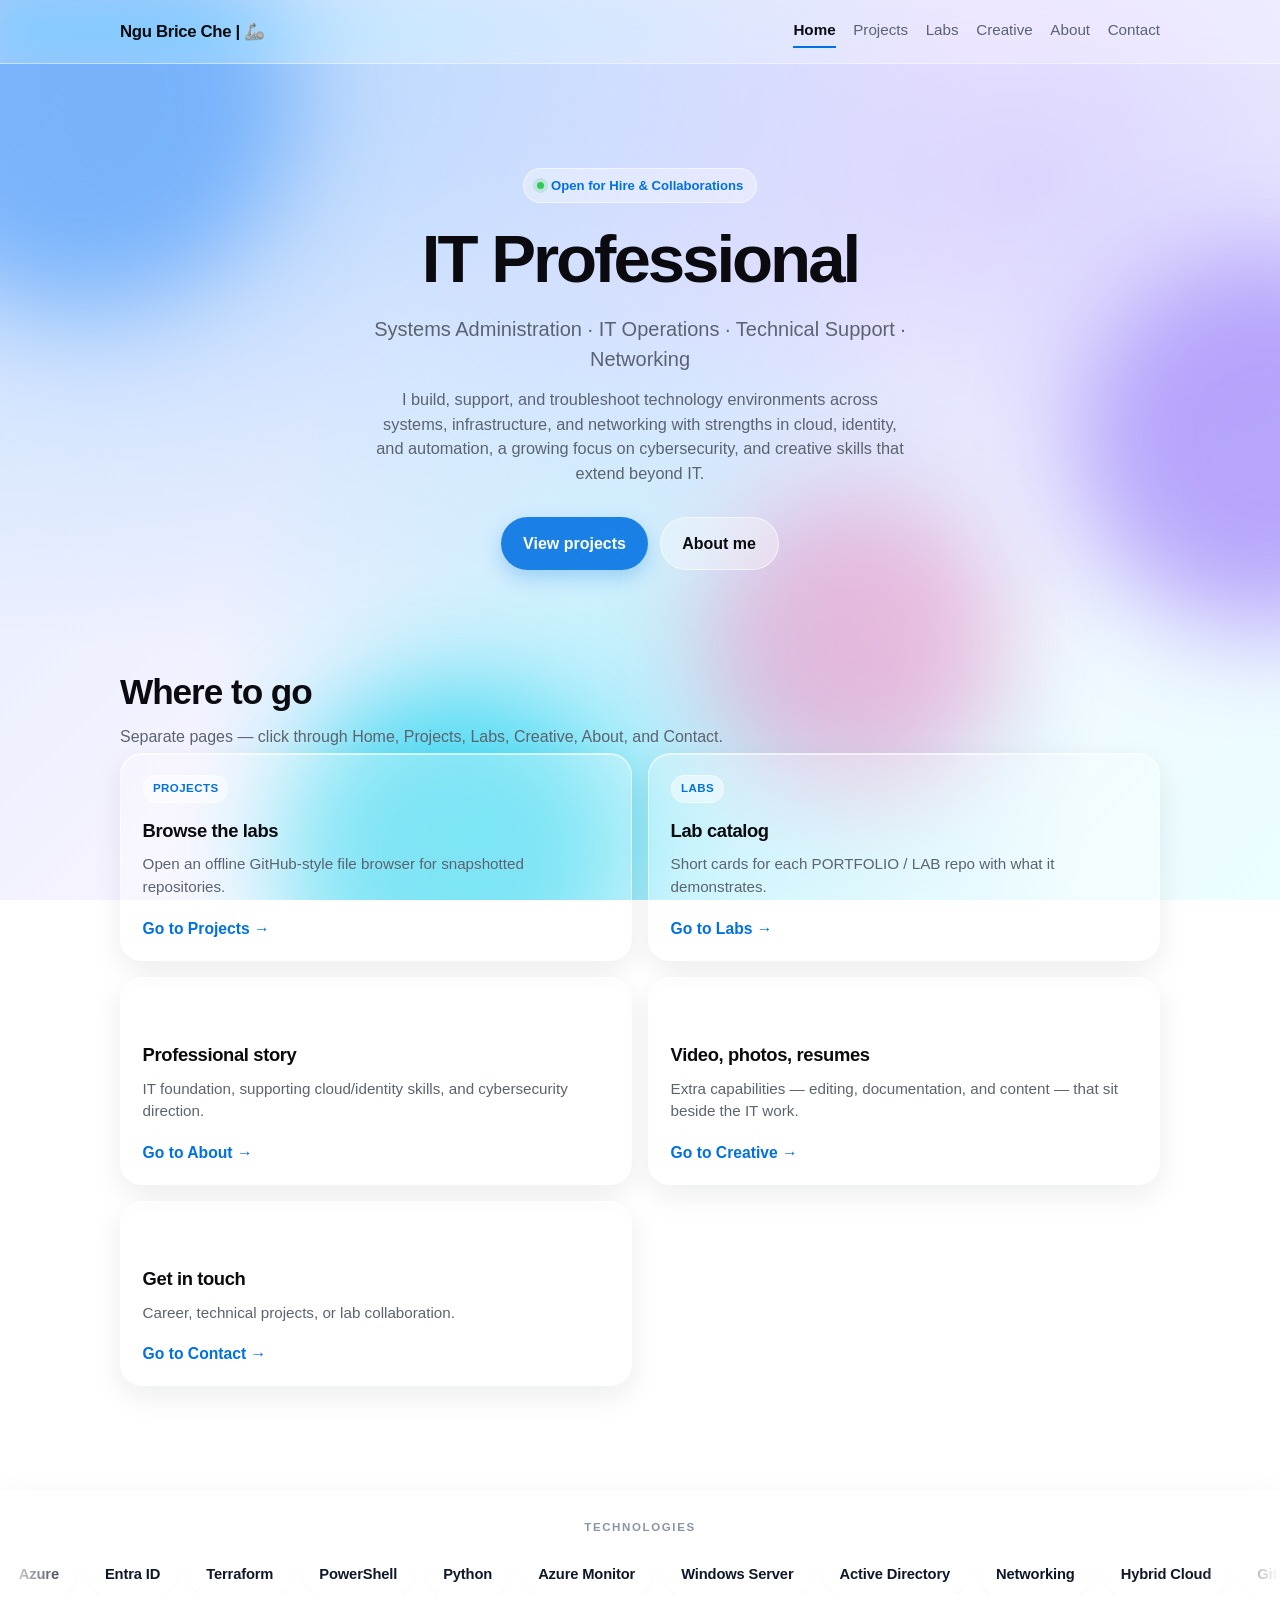
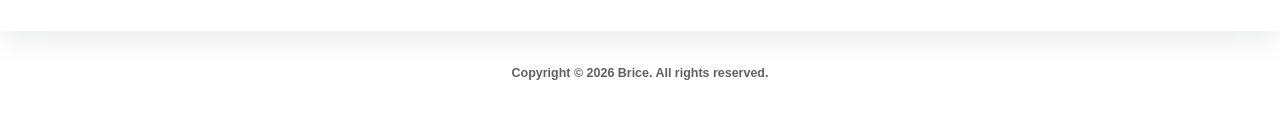
==== index.html @ e487de26 "Show the mechanical arm in the header brand. Set the nav brand on every page to “Ngu Brice Che | 🦾”." ====
<!DOCTYPE html>
<html lang="en">
<head>
  <meta charset="UTF-8" />
  <meta name="viewport" content="width=device-width, initial-scale=1" />
  <title>Brice — Home</title>
  <link rel="icon" href="assets/favicon.svg" type="image/svg+xml" />
  <link rel="stylesheet" href="css/site.css" />
</head>
<body class="glass-po">
  <div class="anim-bg" aria-hidden="true">
    <div class="blob b1"></div>
    <div class="blob b2"></div>
    <div class="blob b3"></div>
    <div class="blob b4"></div>
  </div>
<header>
    <div class="wrap nav">
      <a class="brand" href="index.html">Ngu Brice Che | 🦾</a>
      <nav class="nav-links" aria-label="Primary">
        <a href="index.html" data-nav="home">Home</a>
        <a href="projects.html" data-nav="projects">Projects</a>
        <a href="labs.html" data-nav="labs">Labs</a>
        <a href="creative.html" data-nav="creative">Creative</a>
        <a href="about.html" data-nav="about">About</a>
        <a href="contact.html" data-nav="contact">Contact</a>
      </nav>
    </div>
  </header>
  <main class="page" id="top">
    <section class="hero wrap">
      <div class="eyebrow"><span class="dot" aria-hidden="true"></span> Open for Hire &amp; Collaborations</div>
      <h1>IT Professional</h1>
      <p class="subtitle">Systems Administration · IT Operations · Technical Support · Networking</p>
      <p class="subtitle" style="margin-top:0.85rem;font-size:1.02rem;font-weight:400;max-width:34rem;">
        I build, support, and troubleshoot technology environments across systems, infrastructure, and networking with strengths in cloud, identity, and automation, a growing focus on cybersecurity, and creative skills that extend beyond IT.
      </p>
      <div class="actions">
        <a class="btn btn-primary" href="projects.html">View projects</a>
        <a class="btn btn-secondary" href="about.html">About me</a>
      </div>
    </section>

    <section class="block wrap">
      <div class="section-head">
        <h2>Where to go</h2>
        <p>Separate pages — click through Home, Projects, Labs, Creative, About, and Contact.</p>
      </div>
      <div class="grid">
        <article class="card">
          <span class="tag">Projects</span>
          <h3>Browse the labs</h3>
          <p>Open an offline GitHub-style file browser for snapshotted repositories.</p>
          <a class="card-link" href="projects.html">Go to Projects →</a>
        </article>
        <article class="card">
          <span class="tag">Labs</span>
          <h3>Lab catalog</h3>
          <p>Short cards for each PORTFOLIO / LAB repo with what it demonstrates.</p>
          <a class="card-link" href="labs.html">Go to Labs →</a>
        </article>
        <article class="card">
          <span class="tag">About</span>
          <h3>Professional story</h3>
          <p>IT foundation, supporting cloud/identity skills, and cybersecurity direction.</p>
          <a class="card-link" href="about.html">Go to About →</a>
        </article>
        <article class="card">
          <span class="tag">Creative</span>
          <h3>Video, photos, resumes</h3>
          <p>Extra capabilities — editing, documentation, and content — that sit beside the IT work.</p>
          <a class="card-link" href="creative.html">Go to Creative →</a>
        </article>
        <article class="card">
          <span class="tag">Contact</span>
          <h3>Get in touch</h3>
          <p>Career, technical projects, or lab collaboration.</p>
          <a class="card-link" href="contact.html">Go to Contact →</a>
        </article>
      </div>
    </section>
  </main>

    <section class="tech-ticker" aria-label="Platforms and technologies">
    <div class="ticker-label">Technologies</div>
    <div class="ticker-viewport">
      <div class="ticker-track">
        <div class="ticker-group">
          <span class="tech-pill">Azure</span>
          <span class="tech-pill">Entra ID</span>
          <span class="tech-pill">Terraform</span>
          <span class="tech-pill">PowerShell</span>
          <span class="tech-pill">Python</span>
          <span class="tech-pill">Azure Monitor</span>
          <span class="tech-pill">Windows Server</span>
          <span class="tech-pill">Active Directory</span>
          <span class="tech-pill">Networking</span>
          <span class="tech-pill">Hybrid Cloud</span>
          <span class="tech-pill">GitHub</span>
          <span class="tech-pill">Linux</span>
        </div>
        <div class="ticker-group" aria-hidden="true">
          <span class="tech-pill">Azure</span>
          <span class="tech-pill">Entra ID</span>
          <span class="tech-pill">Terraform</span>
          <span class="tech-pill">PowerShell</span>
          <span class="tech-pill">Python</span>
          <span class="tech-pill">Azure Monitor</span>
          <span class="tech-pill">Windows Server</span>
          <span class="tech-pill">Active Directory</span>
          <span class="tech-pill">Networking</span>
          <span class="tech-pill">Hybrid Cloud</span>
          <span class="tech-pill">GitHub</span>
          <span class="tech-pill">Linux</span>
        </div>
      </div>
    </div>
  </section>
  <footer class="site-footer">
    <div class="wrap">
      <p class="copyright">Copyright © 2026 Brice. All rights reserved.</p>
    </div>
  </footer>
  <script src="js/nav.js"></script>
</body>
</html>
---- css/site.css ----
:root {
  --bg: #ffffff;
  --text: #0b0b0f;
  --muted: #5c6370;
  --line: #e8eaed;
  --card: #ffffff;
  --blue: #0071e3;
  --blue-soft: #e8f1fc;
  --shadow: 0 10px 30px rgba(15, 23, 42, 0.08);
  --radius: 22px;
  --panel: #f5f5f7;
}

* { box-sizing: border-box; }

html { scroll-behavior: smooth; }

@media (prefers-reduced-motion: reduce) {
  html { scroll-behavior: auto; }
  .card, .btn, .page, .nav-links a { transition: none !important; }
  .page { animation: none !important; }
}

body {
  margin: 0;
  font-family: -apple-system, BlinkMacSystemFont, "SF Pro Text", "SF Pro Display", "Helvetica Neue", Helvetica, Arial, sans-serif;
  color: var(--text);
  background: var(--bg);
  line-height: 1.5;
  -webkit-font-smoothing: antialiased;
}

.wrap {
  width: min(1040px, calc(100% - 2.5rem));
  margin: 0 auto;
}

.mock-banner {
  background: #111;
  color: #fff;
  text-align: center;
  font-size: 0.78rem;
  font-weight: 600;
  letter-spacing: 0.02em;
  padding: 0.45rem 0.75rem;
}

header {
  position: sticky;
  top: 0;
  z-index: 20;
  backdrop-filter: saturate(180%) blur(14px);
  background: rgba(255,255,255,0.82);
  border-bottom: 1px solid rgba(0,0,0,0.05);
}

.nav {
  display: flex;
  align-items: center;
  justify-content: space-between;
  padding: 0.95rem 0;
  gap: 1rem;
}

.brand {
  font-weight: 700;
  font-size: 1.05rem;
  letter-spacing: -0.02em;
  color: var(--text);
  text-decoration: none;
}

.nav-links {
  display: flex;
  gap: 0.35rem 1.1rem;
  font-size: 0.95rem;
  flex-wrap: wrap;
  justify-content: flex-end;
}

.nav-links a {
  color: var(--muted);
  text-decoration: none;
  font-weight: 500;
  padding: 0.25rem 0;
  border-bottom: 2px solid transparent;
  transition: color 160ms ease, border-color 160ms ease;
}

.nav-links a:hover { color: var(--text); }
.nav-links a.active {
  color: var(--text);
  border-bottom-color: var(--blue);
  font-weight: 600;
}

.page {
  opacity: 0;
  transform: translateY(8px);
  animation: pageIn 320ms ease forwards;
}

.page.is-leaving {
  animation: pageOut 180ms ease forwards;
}

@keyframes pageIn {
  to { opacity: 1; transform: translateY(0); }
}

@keyframes pageOut {
  to { opacity: 0; transform: translateY(-6px); }
}

.hero {
  padding: 6.5rem 0 4.5rem;
  text-align: center;
}

.eyebrow {
  display: inline-flex;
  align-items: center;
  gap: 0.45rem;
  padding: 0.4rem 0.8rem;
  border-radius: 999px;
  background: var(--blue-soft);
  color: var(--blue);
  font-size: 0.82rem;
  font-weight: 600;
  margin-bottom: 1.4rem;
}

.dot {
  width: 0.45rem;
  height: 0.45rem;
  border-radius: 50%;
  background: #34c759;
  box-shadow: 0 0 0 4px rgba(52, 199, 89, 0.18);
}

h1 {
  margin: 0 auto;
  max-width: 16ch;
  font-size: clamp(2.4rem, 6.5vw, 4.2rem);
  line-height: 1.02;
  letter-spacing: -0.045em;
  font-weight: 800;
}

.subtitle {
  margin: 1.25rem auto 0;
  max-width: 36rem;
  color: var(--muted);
  font-size: clamp(1.05rem, 2.2vw, 1.25rem);
  font-weight: 500;
}

.actions {
  margin-top: 2rem;
  display: flex;
  justify-content: center;
  gap: 0.75rem;
  flex-wrap: wrap;
}

.btn {
  display: inline-flex;
  align-items: center;
  justify-content: center;
  min-height: 48px;
  padding: 0.85rem 1.35rem;
  border-radius: 999px;
  font-weight: 600;
  font-size: 1rem;
  text-decoration: none;
  border: none;
  cursor: pointer;
  font-family: inherit;
  transition: transform 180ms ease, background 180ms ease, box-shadow 180ms ease;
}

.btn-primary {
  background: var(--blue);
  color: #fff;
  box-shadow: 0 8px 20px rgba(0, 113, 227, 0.25);
}

.btn-primary:hover {
  transform: translateY(-1px);
  background: #0077ed;
}

.btn-secondary {
  background: #f5f5f7;
  color: var(--text);
}

.btn-secondary:hover {
  transform: translateY(-1px);
  background: #ececf0;
}

section.block {
  padding: 1.5rem 0 4.5rem;
}

.section-head { margin-bottom: 1.75rem; }

.section-head h2,
.page-title {
  margin: 0;
  font-size: clamp(1.7rem, 3vw, 2.2rem);
  letter-spacing: -0.03em;
  font-weight: 800;
}

.section-head p,
.lede {
  margin: 0.55rem 0 0;
  color: var(--muted);
  max-width: 40rem;
}

.note {
  display: inline-block;
  margin-top: 0.75rem;
  font-size: 0.8rem;
  font-weight: 600;
  color: #8a6d00;
  background: #fff6d6;
  border-radius: 999px;
  padding: 0.28rem 0.65rem;
}

.grid {
  display: grid;
  grid-template-columns: repeat(2, minmax(0, 1fr));
  gap: 1rem;
}

@media (max-width: 760px) {
  .grid { grid-template-columns: 1fr; }
  .nav-links { gap: 0.75rem; font-size: 0.88rem; }
  .hero { padding-top: 4.5rem; }
  .explorer { grid-template-columns: 1fr !important; height: auto !important; }
  .tree-pane { max-height: 240px; }
}

.card {
  background: var(--card);
  border: 1px solid var(--line);
  border-radius: var(--radius);
  box-shadow: var(--shadow);
  padding: 1.35rem 1.35rem 1.2rem;
  text-align: left;
  transition: transform 180ms ease, box-shadow 180ms ease;
}

.card:hover {
  transform: translateY(-4px);
  box-shadow: 0 16px 40px rgba(15, 23, 42, 0.12);
}

.tag {
  display: inline-block;
  font-size: 0.72rem;
  font-weight: 700;
  letter-spacing: 0.04em;
  text-transform: uppercase;
  color: var(--blue);
  background: var(--blue-soft);
  border-radius: 999px;
  padding: 0.28rem 0.55rem;
  margin-bottom: 0.85rem;
}

.card h3 {
  margin: 0;
  font-size: 1.15rem;
  letter-spacing: -0.02em;
  word-break: break-word;
}

.card p {
  margin: 0.55rem 0 1.1rem;
  color: var(--muted);
  font-size: 0.95rem;
}

.card .meta {
  font-size: 0.8rem;
  color: var(--muted);
  margin-bottom: 0.9rem;
}

.card a.card-link,
.card button.linkish {
  background: none;
  border: none;
  padding: 0;
  color: var(--blue);
  font-weight: 600;
  font-size: 0.98rem;
  cursor: pointer;
  font-family: inherit;
  text-decoration: none;
}

.card a.card-link:hover,
.card button.linkish:hover { text-decoration: underline; }

.prose {
  max-width: 40rem;
  color: var(--text);
  font-size: 1.05rem;
}

.prose p { color: var(--muted); margin: 0 0 1rem; }
.prose strong { color: var(--text); }

.panel {
  border: 1px solid var(--line);
  border-radius: 28px;
  padding: 2.4rem 1.5rem;
  background: linear-gradient(180deg, #fbfbfd 0%, #ffffff 100%);
  box-shadow: var(--shadow);
  text-align: center;
}

.panel h2 {
  margin: 0;
  font-size: clamp(1.7rem, 3vw, 2.2rem);
  letter-spacing: -0.03em;
}

.panel p {
  margin: 0.7rem auto 1.3rem;
  color: var(--muted);
  max-width: 28rem;
}

.chips {
  display: flex;
  flex-wrap: wrap;
  gap: 0.5rem;
  justify-content: center;
  margin-bottom: 1.25rem;
}

.chip {
  font-size: 0.82rem;
  font-weight: 600;
  color: var(--text);
  background: #f5f5f7;
  border-radius: 999px;
  padding: 0.45rem 0.85rem;
}

footer {
  border-top: 1px solid var(--line);
  padding: 1.4rem 0 2rem;
  color: var(--muted);
  font-size: 0.85rem;
  text-align: center;
}

/* Explorer */
.explorer-head {
  display: flex;
  flex-wrap: wrap;
  align-items: center;
  justify-content: space-between;
  gap: 0.75rem;
  margin-bottom: 0.85rem;
}

.explorer-head h3 {
  margin: 0;
  font-size: 1.15rem;
  letter-spacing: -0.02em;
}

.lab-badge {
  display: inline-block;
  margin-top: 0.35rem;
  font-size: 0.72rem;
  font-weight: 700;
  letter-spacing: 0.04em;
  text-transform: uppercase;
  color: #8a6d00;
  background: #fff6d6;
  border-radius: 999px;
  padding: 0.28rem 0.55rem;
}

.explorer {
  display: grid;
  grid-template-columns: minmax(200px, 280px) 1fr;
  border: 1px solid var(--line);
  border-radius: 18px;
  overflow: hidden;
  box-shadow: var(--shadow);
  height: min(70vh, 640px);
  background: #fff;
}

.tree-pane {
  background: var(--panel);
  border-right: 1px solid var(--line);
  overflow: auto;
  padding: 0.75rem 0.4rem;
  font-size: 0.86rem;
}

.tree-item {
  display: flex;
  align-items: center;
  gap: 0.35rem;
  width: 100%;
  text-align: left;
  border: none;
  background: transparent;
  font: inherit;
  color: var(--text);
  padding: 0.28rem 0.55rem;
  border-radius: 8px;
  cursor: pointer;
  white-space: nowrap;
  overflow: hidden;
  text-overflow: ellipsis;
}

.tree-item:hover { background: rgba(0,0,0,0.05); }
.tree-item.active { background: var(--blue-soft); color: var(--blue); font-weight: 600; }
.tree-item.dir { color: var(--muted); cursor: default; font-weight: 600; }
.tree-item .ico { opacity: 0.7; flex-shrink: 0; }

.file-pane {
  display: flex;
  flex-direction: column;
  min-width: 0;
  background: #fff;
}

.file-bar {
  display: flex;
  align-items: center;
  justify-content: space-between;
  gap: 0.75rem;
  padding: 0.65rem 1rem;
  border-bottom: 1px solid var(--line);
  font-size: 0.85rem;
  color: var(--muted);
  background: #fafafa;
}

.file-bar strong {
  color: var(--text);
  font-weight: 600;
  word-break: break-all;
}

.file-body {
  flex: 1;
  overflow: auto;
  margin: 0;
  padding: 1rem 1.1rem;
  font-family: ui-monospace, SFMono-Regular, Menlo, Consolas, monospace;
  font-size: 0.8rem;
  line-height: 1.55;
  white-space: pre-wrap;
  word-break: break-word;
  color: #1f2328;
  background: #fff;
}

.file-body.empty {
  color: var(--muted);
  font-family: -apple-system, BlinkMacSystemFont, "SF Pro Text", "SF Pro Display", "Helvetica Neue", Helvetica, Arial, sans-serif;
  font-size: 0.95rem;
}

.disclaimer {
  margin-top: 0.75rem;
  font-size: 0.8rem;
  color: var(--muted);
}

.page-hero {
  padding: 3.5rem 0 1.5rem;
}

/* —— Links (Linktree-style) —— */
body.links-page {
  min-height: 100vh;
  background: transparent;
}

body.links-page .mock-banner {
  position: relative;
  z-index: 5;
  background: rgba(17, 17, 17, 0.72);
  backdrop-filter: blur(8px);
}

body.links-page header {
  background: rgba(255, 255, 255, 0.28);
  border-bottom: 1px solid rgba(255, 255, 255, 0.35);
  backdrop-filter: saturate(160%) blur(16px);
}

body.links-page .brand,
body.links-page .nav-links a {
  color: #0b0b0f;
  text-shadow: 0 1px 0 rgba(255,255,255,0.35);
}

body.links-page .nav-links a.active {
  border-bottom-color: var(--blue);
}

.anim-bg {
  position: fixed;
  inset: 0;
  z-index: -1;
  overflow: hidden;
  background: linear-gradient(135deg, #dbeafe 0%, #f5f3ff 40%, #ecfeff 70%, #eff6ff 100%);
}

.anim-bg .blob {
  position: absolute;
  border-radius: 50%;
  filter: blur(48px);
  opacity: 0.72;
  animation: blobFloat 14s ease-in-out infinite;
}

.anim-bg .b1 {
  width: 42vw;
  height: 42vw;
  min-width: 280px;
  min-height: 280px;
  background: #93c5fd;
  top: -10%;
  left: -8%;
}

.anim-bg .b2 {
  width: 38vw;
  height: 38vw;
  min-width: 240px;
  min-height: 240px;
  background: #c4b5fd;
  top: 35%;
  right: -12%;
  animation-delay: -4s;
}

.anim-bg .b3 {
  width: 34vw;
  height: 34vw;
  min-width: 220px;
  min-height: 220px;
  background: #67e8f9;
  bottom: -12%;
  left: 25%;
  animation-delay: -8s;
}

@keyframes blobFloat {
  0%, 100% { transform: translate(0, 0) scale(1); }
  33% { transform: translate(4%, 6%) scale(1.08); }
  66% { transform: translate(-5%, 3%) scale(0.94); }
}

@media (prefers-reduced-motion: reduce) {
  .anim-bg .blob { animation: none; }
}

.links-shell {
  width: min(420px, calc(100% - 2rem));
  margin: 0 auto;
  padding: 2.5rem 0 4rem;
  text-align: center;
}

.links-avatar {
  width: 88px;
  height: 88px;
  margin: 0 auto 1rem;
  border-radius: 50%;
  background: rgba(255, 255, 255, 0.45);
  border: 2px solid rgba(255, 255, 255, 0.7);
  box-shadow: 0 8px 24px rgba(15, 23, 42, 0.12);
  display: grid;
  place-items: center;
  font-weight: 800;
  font-size: 1.6rem;
  letter-spacing: -0.04em;
  color: #0b0b0f;
  backdrop-filter: blur(10px);
}

.links-shell h1 {
  margin: 0;
  font-size: 1.55rem;
  letter-spacing: -0.03em;
  max-width: none;
}

.links-shell .bio {
  margin: 0.55rem 0 1.5rem;
  color: rgba(11, 11, 15, 0.72);
  font-size: 0.95rem;
  font-weight: 500;
}

.links-stack {
  display: flex;
  flex-direction: column;
  gap: 0.75rem;
}

.glass-link {
  display: block;
  padding: 0.95rem 1.15rem;
  border-radius: 16px;
  text-decoration: none;
  color: #0b0b0f;
  font-weight: 600;
  font-size: 0.98rem;
  background: rgba(255, 255, 255, 0.28);
  border: 1px solid rgba(255, 255, 255, 0.55);
  box-shadow: 0 8px 24px rgba(15, 23, 42, 0.08);
  backdrop-filter: blur(14px) saturate(140%);
  -webkit-backdrop-filter: blur(14px) saturate(140%);
  transition: transform 180ms ease, background 180ms ease, box-shadow 180ms ease;
}

.glass-link:hover {
  transform: translateY(-2px);
  background: rgba(255, 255, 255, 0.42);
  box-shadow: 0 12px 28px rgba(15, 23, 42, 0.12);
}

.glass-link .sub {
  display: block;
  margin-top: 0.2rem;
  font-size: 0.78rem;
  font-weight: 500;
  color: rgba(11, 11, 15, 0.55);
}

.links-foot {
  margin-top: 1.75rem;
  font-size: 0.78rem;
  color: rgba(11, 11, 15, 0.5);
  font-weight: 600;
}

body.links-page footer {
  border-top: 1px solid rgba(255, 255, 255, 0.35);
  background: transparent;
  color: rgba(11, 11, 15, 0.55);
}

/* —— Tech ticker (home bottom) —— */
.tech-ticker {
  margin-top: 2.5rem;
  padding: 1.75rem 0 2.25rem;
  border-top: 1px solid var(--line);
  overflow: hidden;
  background: linear-gradient(180deg, #fff 0%, #fafafa 100%);
}

.tech-ticker .ticker-label {
  text-align: center;
  font-size: 0.72rem;
  font-weight: 700;
  letter-spacing: 0.14em;
  text-transform: uppercase;
  color: #8b93a7;
  margin-bottom: 1rem;
}

.ticker-viewport {
  overflow: hidden;
  width: 100%;
  mask-image: linear-gradient(90deg, transparent, #000 6%, #000 94%, transparent);
  -webkit-mask-image: linear-gradient(90deg, transparent, #000 6%, #000 94%, transparent);
}

.ticker-track {
  display: flex;
  width: max-content;
  will-change: transform;
  animation: tickerLoop 28s linear infinite;
  -webkit-animation: tickerLoop 28s linear infinite;
}

.ticker-group {
  display: flex;
  flex-shrink: 0;
  align-items: center;
  gap: 0.65rem;
  padding-right: 0.65rem; /* equals gap so set A|B join with no jump */
}

.tech-pill {
  flex: 0 0 auto;
  display: inline-flex;
  align-items: center;
  padding: 0.55rem 1.05rem;
  border-radius: 999px;
  border: 1px solid #e5e7eb;
  background: #f3f4f6;
  color: #0f172a;
  font-size: 0.92rem;
  font-weight: 700;
  letter-spacing: -0.01em;
  white-space: nowrap;
  box-shadow: 0 1px 2px rgba(15, 23, 42, 0.04);
}

@keyframes tickerLoop {
  from { transform: translate3d(0, 0, 0); }
  to { transform: translate3d(-50%, 0, 0); }
}

@-webkit-keyframes tickerLoop {
  from { -webkit-transform: translate3d(0, 0, 0); transform: translate3d(0, 0, 0); }
  to { -webkit-transform: translate3d(-50%, 0, 0); transform: translate3d(-50%, 0, 0); }
}

@media (prefers-reduced-motion: reduce) {
  .ticker-track {
    animation: none !important;
    -webkit-animation: none !important;
    flex-wrap: wrap;
    width: auto;
    max-width: 1040px;
    margin: 0 auto;
    justify-content: center;
    padding: 0 1.25rem;
  }
  .ticker-group {
    flex-wrap: wrap;
    justify-content: center;
    padding-right: 0;
  }
  .ticker-group[aria-hidden="true"] {
    display: none;
  }
  .ticker-viewport {
    mask-image: none;
    -webkit-mask-image: none;
  }
}

/* —— Standalone Linktree (glassy + animated bg) —— */
body.links-standalone {
  min-height: 100vh;
  background: transparent;
}

body.links-standalone header,
body.links-standalone footer {
  display: none;
}

body.links-standalone .mock-banner {
  position: relative;
  z-index: 5;
  background: rgba(17, 17, 17, 0.65);
  backdrop-filter: blur(10px);
}

.anim-bg {
  position: fixed;
  inset: 0;
  z-index: -1;
  overflow: hidden;
  background:
    radial-gradient(ellipse at 20% 10%, rgba(147, 197, 253, 0.55), transparent 50%),
    radial-gradient(ellipse at 80% 20%, rgba(196, 181, 253, 0.5), transparent 45%),
    radial-gradient(ellipse at 50% 90%, rgba(103, 232, 249, 0.45), transparent 50%),
    linear-gradient(135deg, #dbeafe 0%, #f5f3ff 45%, #ecfeff 100%);
}

.anim-bg .blob {
  position: absolute;
  border-radius: 50%;
  filter: blur(52px);
  opacity: 0.75;
  animation: blobFloat 16s ease-in-out infinite;
  will-change: transform;
}

.anim-bg .b1 {
  width: min(48vw, 420px);
  height: min(48vw, 420px);
  background: #60a5fa;
  top: -12%;
  left: -10%;
}
.anim-bg .b2 {
  width: min(44vw, 380px);
  height: min(44vw, 380px);
  background: #a78bfa;
  top: 28%;
  right: -14%;
  animation-delay: -5s;
}
.anim-bg .b3 {
  width: min(40vw, 340px);
  height: min(40vw, 340px);
  background: #22d3ee;
  bottom: -14%;
  left: 22%;
  animation-delay: -9s;
}
.anim-bg .b4 {
  width: min(36vw, 300px);
  height: min(36vw, 300px);
  background: #f472b6;
  top: 55%;
  left: 55%;
  animation-delay: -12s;
  opacity: 0.45;
}

@keyframes blobFloat {
  0%, 100% { transform: translate(0, 0) scale(1); }
  33% { transform: translate(5%, 7%) scale(1.1); }
  66% { transform: translate(-6%, 4%) scale(0.92); }
}

@media (prefers-reduced-motion: reduce) {
  .anim-bg .blob { animation: none; }
}

.links-main {
  padding: 1.5rem 0 3rem;
}

.links-shell {
  width: min(440px, calc(100% - 2rem));
  margin: 0 auto;
  text-align: center;
}

.links-avatar {
  width: 92px;
  height: 92px;
  margin: 0.5rem auto 1rem;
  border-radius: 50%;
  display: grid;
  place-items: center;
  font-weight: 800;
  font-size: 1.7rem;
  letter-spacing: -0.04em;
  color: #0b0b0f;
  background: rgba(255, 255, 255, 0.35);
  border: 2px solid rgba(255, 255, 255, 0.65);
  box-shadow: 0 10px 30px rgba(15, 23, 42, 0.12);
  backdrop-filter: blur(14px) saturate(160%);
  -webkit-backdrop-filter: blur(14px) saturate(160%);
}

.links-shell h1 {
  margin: 0;
  font-size: 1.65rem;
  letter-spacing: -0.03em;
  max-width: none;
  color: #0b0b0f;
  text-shadow: 0 1px 0 rgba(255,255,255,0.4);
}

.links-shell .bio {
  margin: 0.5rem 0 1.15rem;
  color: rgba(11, 11, 15, 0.72);
  font-size: 0.95rem;
  font-weight: 500;
}

.social-row {
  display: flex;
  flex-wrap: wrap;
  justify-content: center;
  gap: 0.45rem;
  margin-bottom: 1.25rem;
}

.social-chip {
  display: inline-flex;
  align-items: center;
  padding: 0.35rem 0.7rem;
  border-radius: 999px;
  font-size: 0.75rem;
  font-weight: 600;
  text-decoration: none;
  color: #0b0b0f;
  background: rgba(255, 255, 255, 0.28);
  border: 1px solid rgba(255, 255, 255, 0.5);
  backdrop-filter: blur(12px);
  -webkit-backdrop-filter: blur(12px);
  transition: background 160ms ease, transform 160ms ease;
}

.social-chip:hover {
  background: rgba(255, 255, 255, 0.45);
  transform: translateY(-1px);
}

.links-stack {
  display: flex;
  flex-direction: column;
  gap: 0.7rem;
}

.glass-btn {
  display: flex;
  align-items: center;
  justify-content: center;
  min-height: 52px;
  padding: 0.85rem 1.15rem;
  border-radius: 16px;
  text-decoration: none;
  color: #0b0b0f;
  font-weight: 650;
  font-size: 0.98rem;
  letter-spacing: -0.01em;
  text-align: center;
  background: rgba(255, 255, 255, 0.22);
  border: 1px solid rgba(255, 255, 255, 0.55);
  box-shadow:
    0 8px 28px rgba(15, 23, 42, 0.08),
    inset 0 1px 0 rgba(255, 255, 255, 0.55);
  backdrop-filter: blur(18px) saturate(165%);
  -webkit-backdrop-filter: blur(18px) saturate(165%);
  transition: transform 180ms ease, background 180ms ease, box-shadow 180ms ease, border-color 180ms ease;
}

.glass-btn:hover {
  transform: translateY(-2px) scale(1.01);
  background: rgba(255, 255, 255, 0.38);
  border-color: rgba(255, 255, 255, 0.75);
  box-shadow:
    0 14px 34px rgba(15, 23, 42, 0.12),
    inset 0 1px 0 rgba(255, 255, 255, 0.7);
}

.glass-btn:active {
  transform: translateY(0) scale(0.99);
}

.links-foot {
  margin-top: 1.5rem;
  font-size: 0.78rem;
  font-weight: 600;
  color: rgba(11, 11, 15, 0.5);
}


/* —— PO glass (match LT) —— */
body.glass-po {
  background: transparent;
  min-height: 100vh;
}
body.glass-po .anim-bg {
  position: fixed;
  inset: 0;
  z-index: -1;
  overflow: hidden;
  background:
    radial-gradient(ellipse at 20% 10%, rgba(147,197,253,0.55), transparent 50%),
    radial-gradient(ellipse at 80% 20%, rgba(196,181,253,0.5), transparent 45%),
    radial-gradient(ellipse at 50% 90%, rgba(103,232,249,0.45), transparent 50%),
    linear-gradient(135deg, #dbeafe 0%, #f5f3ff 45%, #ecfeff 100%);
}
body.glass-po .anim-bg .blob {
  position: absolute;
  border-radius: 50%;
  filter: blur(52px);
  opacity: 0.75;
  animation: blobFloat 16s ease-in-out infinite;
}
body.glass-po .anim-bg .b1 { width: min(48vw,420px); height: min(48vw,420px); background:#60a5fa; top:-12%; left:-10%; }
body.glass-po .anim-bg .b2 { width: min(44vw,380px); height: min(44vw,380px); background:#a78bfa; top:28%; right:-14%; animation-delay:-5s; }
body.glass-po .anim-bg .b3 { width: min(40vw,340px); height: min(40vw,340px); background:#22d3ee; bottom:-14%; left:22%; animation-delay:-9s; }
body.glass-po .anim-bg .b4 { width: min(36vw,300px); height: min(36vw,300px); background:#f472b6; top:55%; left:55%; animation-delay:-12s; opacity:0.45; }
@keyframes blobFloat {
  0%,100% { transform: translate(0,0) scale(1); }
  33% { transform: translate(5%,7%) scale(1.1); }
  66% { transform: translate(-6%,4%) scale(0.92); }
}
@media (prefers-reduced-motion: reduce) {
  body.glass-po .anim-bg .blob { animation: none; }
}

body.glass-po .mock-banner {
  background: rgba(17,17,17,0.62);
  backdrop-filter: blur(10px);
}
body.glass-po header {
  background: rgba(255,255,255,0.28);
  border-bottom: 1px solid rgba(255,255,255,0.45);
  backdrop-filter: saturate(160%) blur(18px);
  -webkit-backdrop-filter: saturate(160%) blur(18px);
}
body.glass-po .card,
body.glass-po .panel,
body.glass-po .explorer,
body.glass-po .tech-ticker {
  background: rgba(255,255,255,0.28);
  border: 1px solid rgba(255,255,255,0.55);
  box-shadow:
    0 10px 30px rgba(15,23,42,0.08),
    inset 0 1px 0 rgba(255,255,255,0.6);
  backdrop-filter: blur(18px) saturate(165%);
  -webkit-backdrop-filter: blur(18px) saturate(165%);
}
body.glass-po .tech-ticker {
  border-top: 1px solid rgba(255,255,255,0.4);
  margin-top: 2rem;
}
body.glass-po .btn-primary {
  background: rgba(0,113,227,0.88);
  backdrop-filter: blur(10px);
}
body.glass-po .btn-secondary,
body.glass-po .tech-pill,
body.glass-po .tag,
body.glass-po .eyebrow,
body.glass-po .note,
body.glass-po .chip {
  background: rgba(255,255,255,0.36);
  border: 1px solid rgba(255,255,255,0.55);
  backdrop-filter: blur(12px);
  -webkit-backdrop-filter: blur(12px);
}
body.glass-po .tree-pane,
body.glass-po .file-bar {
  background: rgba(255,255,255,0.22);
}
body.glass-po .file-body { background: transparent; }
body.glass-po footer {
  border-top: 1px solid rgba(255,255,255,0.35);
  background: transparent;
}


/* Site footer */
.site-footer {
  border-top: 1px solid rgba(255,255,255,0.35);
  padding: 2rem 0 2.5rem;
  text-align: center;
  color: rgba(11,11,15,0.55);
  font-size: 0.78rem;
  font-weight: 500;
  background: transparent;
}
.site-footer .copyright {
  margin: 0 0 0.55rem;
  color: rgba(11,11,15,0.65);
  font-weight: 600;
}
.site-footer .footer-links,
.site-footer .footer-locale {
  margin: 0.35rem 0 0;
  line-height: 1.7;
}
.site-footer a {
  color: rgba(11,11,15,0.65);
  text-decoration: none;
  font-weight: 500;
}
.site-footer a:hover { text-decoration: underline; color: var(--blue); }
.site-footer .sep {
  margin: 0 0.35rem;
  color: rgba(11,11,15,0.35);
}
body.glass-po .site-footer {
  border-top-color: rgba(255,255,255,0.4);
}


/* Contact page */
.contact-panel { text-align: center; }
.contact-panel h2 { margin-bottom: 0.35rem; }
.contact-panel > p { max-width: 34rem; margin-left: auto; margin-right: auto; }
.contact-icons {
  display: flex;
  flex-wrap: wrap;
  justify-content: center;
  gap: 0.85rem;
  margin: 1.5rem 0 1rem;
}
.contact-icon {
  display: flex;
  flex-direction: column;
  align-items: center;
  gap: 0.45rem;
  min-width: 5.5rem;
  padding: 0.95rem 0.85rem 0.8rem;
  border-radius: 18px;
  text-decoration: none;
  color: var(--text);
  background: rgba(255,255,255,0.42);
  border: 1px solid rgba(255,255,255,0.55);
  backdrop-filter: blur(14px);
  -webkit-backdrop-filter: blur(14px);
  box-shadow: 0 8px 24px rgba(15,23,42,0.06);
  transition: transform 0.18s ease, box-shadow 0.18s ease, background 0.18s ease;
}
.contact-icon:hover {
  transform: translateY(-2px);
  box-shadow: 0 12px 28px rgba(15,23,42,0.1);
  background: rgba(255,255,255,0.58);
}
.contact-icon-primary {
  background: rgba(0,113,227,0.12);
  border-color: rgba(0,113,227,0.28);
  color: #005bb5;
}
.contact-icon-primary:hover { background: rgba(0,113,227,0.18); }
.ci-mark {
  width: 2.6rem;
  height: 2.6rem;
  border-radius: 999px;
  display: grid;
  place-items: center;
  background: rgba(255,255,255,0.7);
  color: #0a66c2;
}
.contact-icon[aria-label="Email"] .ci-mark,
.contact-icon[aria-label="Call"] .ci-mark,
.contact-icon[aria-label="Schedule a call"] .ci-mark { color: var(--blue); }
.ci-label {
  font-size: 0.82rem;
  font-weight: 600;
  letter-spacing: -0.01em;
}
.contact-note {
  font-size: 0.88rem;
  color: var(--muted);
  margin: 0.5rem auto 0;
}
.contact-note a { color: var(--blue); text-decoration: none; font-weight: 600; }
.contact-note a:hover { text-decoration: underline; }
.contact-group-title {
  margin: 1.75rem 0 0.75rem;
  font-size: 1rem;
  font-weight: 700;
  text-align: center;
  letter-spacing: -0.01em;
}
.contact-chips {
  justify-content: center;
  max-width: 52rem;
  margin-left: auto;
  margin-right: auto;
}
.section-head { margin-bottom: 0.25rem; }
.section-head h2 { margin-bottom: 0.35rem; }
.section-head p { color: var(--muted); margin: 0; }


/* Project showcase */
.projects-hero { text-align: center; }
.projects-hero .lede { margin-left: auto; margin-right: auto; }
.project-showcase {
  display: flex;
  flex-direction: column;
  gap: 1.25rem;
}
.project-card {
  display: grid;
  grid-template-columns: minmax(220px, 320px) 1fr;
  gap: 0;
  overflow: hidden;
  border-radius: 22px;
  border: 1px solid rgba(255,255,255,0.55);
  background: rgba(255,255,255,0.42);
  backdrop-filter: blur(16px);
  -webkit-backdrop-filter: blur(16px);
  box-shadow: 0 12px 36px rgba(15,23,42,0.08);
}
@media (max-width: 820px) {
  .project-card { grid-template-columns: 1fr; }
}
.project-shot {
  position: relative;
  min-height: 200px;
  padding: 1rem;
  display: flex;
  flex-direction: column;
  justify-content: space-between;
  color: #fff;
}
.shot-chrome {
  display: flex;
  gap: 0.35rem;
}
.shot-chrome span {
  width: 0.55rem;
  height: 0.55rem;
  border-radius: 999px;
  background: rgba(255,255,255,0.55);
}
.shot-body {
  flex: 1;
  margin: 0.85rem 0;
  border-radius: 12px;
  border: 1px solid rgba(255,255,255,0.25);
  background:
    linear-gradient(180deg, rgba(255,255,255,0.18), rgba(255,255,255,0.05)),
    repeating-linear-gradient(
      90deg,
      transparent,
      transparent 18px,
      rgba(255,255,255,0.08) 18px,
      rgba(255,255,255,0.08) 19px
    );
  position: relative;
  overflow: hidden;
}
.shot-body::before,
.shot-body::after {
  content: "";
  position: absolute;
  border-radius: 8px;
  background: rgba(255,255,255,0.22);
}
.shot-body::before {
  width: 42%;
  height: 28%;
  top: 14%;
  left: 10%;
}
.shot-body::after {
  width: 28%;
  height: 46%;
  top: 22%;
  right: 12%;
}
.shot-caption {
  font-size: 0.72rem;
  font-weight: 700;
  letter-spacing: 0.04em;
  text-transform: uppercase;
  opacity: 0.9;
}
.shot-net { background: linear-gradient(145deg, #0ea5e9, #0369a1 55%, #0f172a); }
.shot-azure { background: linear-gradient(145deg, #38bdf8, #2563eb 50%, #1e3a8a); }
.shot-ad { background: linear-gradient(145deg, #a78bfa, #7c3aed 45%, #312e81); }
.shot-skills { background: linear-gradient(145deg, #34d399, #059669 50%, #064e3b); }
.shot-entra { background: linear-gradient(145deg, #60a5fa, #4f46e5 50%, #1e1b4b); }
.project-body {
  padding: 1.25rem 1.35rem 1.35rem;
  text-align: left;
}
.project-body h3 {
  margin: 0.45rem 0 0.65rem;
  font-size: 1.2rem;
  letter-spacing: -0.02em;
}
.project-does {
  margin: 0 0 0.55rem;
  color: var(--text);
  line-height: 1.5;
}
.project-explain {
  margin: 0 0 0.85rem;
  color: var(--muted);
  line-height: 1.55;
  font-size: 0.95rem;
}
.project-tags {
  display: flex;
  flex-wrap: wrap;
  gap: 0.4rem;
  margin-bottom: 0.75rem;
}
.project-meta {
  font-size: 0.82rem;
  color: var(--muted);
  margin-bottom: 1rem;
}
.project-actions {
  display: flex;
  flex-wrap: wrap;
  gap: 0.65rem;
}
.project-browser { margin-top: 2.5rem; }
.project-browser[hidden] { display: none !important; }
body.glass-po .project-card {
  background: rgba(255,255,255,0.38);
}

/* Contact page centering */
.contact-page .page-hero,
.contact-page .section-head {
  text-align: center;
}
.contact-page .page-title,
.contact-page .lede {
  text-align: center;
  margin-left: auto;
  margin-right: auto;
}
.contact-page .chips,
.contact-page .contact-chips {
  justify-content: center;
  max-width: 40rem;
  margin-left: auto;
  margin-right: auto;
}

/* Full legal name in nav */
.brand {
  font-size: clamp(0.92rem, 1.6vw, 1.05rem);
  white-space: nowrap;
}
@media (max-width: 720px) {
  .brand { font-size: 0.85rem; }
  .nav-links { gap: 0.55rem; }
}


/* GitHub-style lab previews */
.project-shot {
  position: relative;
  min-height: 220px;
  padding: 0;
  display: block;
  overflow: hidden;
  background: #0d1117;
}
.project-shot img {
  display: block;
  width: 100%;
  height: 100%;
  min-height: 220px;
  max-height: 280px;
  object-fit: cover;
  object-position: top left;
}
.shot-chrome {
  display: none;
}
.shot-body { display: none; }
.shot-caption {
  position: absolute;
  left: 0.75rem;
  bottom: 0.65rem;
  font-size: 0.68rem;
  font-weight: 700;
  letter-spacing: 0.04em;
  text-transform: uppercase;
  color: #fff;
  background: rgba(13,17,23,0.72);
  border: 1px solid rgba(255,255,255,0.18);
  border-radius: 999px;
  padding: 0.22rem 0.55rem;
}
.gh-frame {
  border-bottom: 1px solid rgba(255,255,255,0.08);
}


/* Creative animated icons */
.creative-card {
  position: relative;
  overflow: hidden;
}
.creative-icon {
  width: 3.1rem;
  height: 3.1rem;
  border-radius: 16px;
  display: grid;
  place-items: center;
  margin-bottom: 0.85rem;
  color: #0071e3;
  background: rgba(0, 113, 227, 0.12);
  border: 1px solid rgba(0, 113, 227, 0.18);
  box-shadow: 0 8px 20px rgba(0, 113, 227, 0.08);
}
.creative-icon svg {
  width: 1.85rem;
  height: 1.85rem;
  display: block;
}
.creative-card:hover .creative-icon {
  transform: translateY(-2px);
  background: rgba(0, 113, 227, 0.16);
}
.creative-icon,
.creative-card:hover .creative-icon {
  transition: transform 0.25s ease, background 0.25s ease;
}

.icon-video .ci-play {
  transform-origin: 22px 26px;
  animation: ci-pulse 2.4s ease-in-out infinite;
}
.icon-video .ci-reel {
  transform-origin: 36px 28px;
  animation: ci-wiggle 2.8s ease-in-out infinite;
}
.icon-photo .ci-lens {
  transform-origin: 24px 25px;
  animation: ci-focus 2.6s ease-in-out infinite;
}
.icon-photo .ci-dot {
  animation: ci-blink 2.2s ease-in-out infinite;
}
.icon-resume .ci-line.l1 { animation: ci-draw 2.4s ease-in-out infinite; }
.icon-resume .ci-line.l2 { animation: ci-draw 2.4s ease-in-out infinite 0.15s; }
.icon-resume .ci-line.l3 { animation: ci-draw 2.4s ease-in-out infinite 0.3s; }
.icon-resume .ci-avatar { animation: ci-pulse 2.6s ease-in-out infinite; }
.icon-docs .ci-line.l1 { animation: ci-draw 2.5s ease-in-out infinite; }
.icon-docs .ci-line.l2 { animation: ci-draw 2.5s ease-in-out infinite 0.12s; }
.icon-docs .ci-line.l3 { animation: ci-draw 2.5s ease-in-out infinite 0.24s; }
.icon-docs .ci-fold { animation: ci-pulse 2.8s ease-in-out infinite; }
.icon-content .ci-pen { animation: ci-write 2.8s ease-in-out infinite; transform-origin: 20px 34px; }
.icon-content .ci-spark.s1 { animation: ci-spark 2s ease-in-out infinite; }
.icon-content .ci-spark.s2 { animation: ci-spark 2s ease-in-out infinite 0.4s; }
.icon-ai .ci-orb { animation: ci-spin-slow 8s linear infinite; transform-origin: 24px 24px; }
.icon-ai .ci-core { animation: ci-pulse 2s ease-in-out infinite; transform-origin: 24px 24px; }
.icon-ai .ci-ray { animation: ci-ray 2.4s ease-in-out infinite; transform-origin: 24px 24px; }
.icon-ai .ci-ray.r2 { animation-delay: 0.15s; }
.icon-ai .ci-ray.r3 { animation-delay: 0.3s; }
.icon-ai .ci-ray.r4 { animation-delay: 0.45s; }
.icon-ai .ci-ray.r5 { animation-delay: 0.6s; }
.icon-ai .ci-ray.r6 { animation-delay: 0.75s; }

@keyframes ci-pulse {
  0%, 100% { opacity: 0.75; transform: scale(0.94); }
  50% { opacity: 1; transform: scale(1.06); }
}
@keyframes ci-wiggle {
  0%, 100% { transform: rotate(0deg); }
  50% { transform: rotate(8deg); }
}
@keyframes ci-focus {
  0%, 100% { transform: scale(1); opacity: 0.85; }
  50% { transform: scale(1.12); opacity: 1; }
}
@keyframes ci-blink {
  0%, 70%, 100% { opacity: 1; }
  80% { opacity: 0.25; }
}
@keyframes ci-draw {
  0%, 100% { stroke-dasharray: 16; stroke-dashoffset: 12; opacity: 0.55; }
  50% { stroke-dashoffset: 0; opacity: 1; }
}
@keyframes ci-write {
  0%, 100% { transform: translate(0, 0) rotate(0deg); }
  50% { transform: translate(1px, -1px) rotate(-6deg); }
}
@keyframes ci-spark {
  0%, 100% { opacity: 0.35; transform: scale(0.85); }
  50% { opacity: 1; transform: scale(1.15); }
}
@keyframes ci-spin-slow {
  from { transform: rotate(0deg); }
  to { transform: rotate(360deg); }
}
@keyframes ci-ray {
  0%, 100% { opacity: 0.35; }
  50% { opacity: 1; }
}

@media (prefers-reduced-motion: reduce) {
  .creative-icon *,
  .creative-card:hover .creative-icon {
    animation: none !important;
    transition: none !important;
  }
}

body.glass-po .creative-icon {
  background: rgba(255, 255, 255, 0.42);
  border-color: rgba(255, 255, 255, 0.55);
  backdrop-filter: blur(10px);
  -webkit-backdrop-filter: blur(10px);
  color: #0066cc;
}

/* —— Interactive Mermaid (GitHub-style pan/zoom) —— */
.diag-block { margin: 1.25rem 0 1.75rem; }
.diag-title {
  margin: 0 0 0.65rem;
  font-size: 0.95rem;
  font-weight: 700;
  letter-spacing: -0.01em;
}
.diag-host { width: 100%; }
.diag-frame {
  position: relative;
  border-radius: 16px;
  border: 1px solid rgba(255,255,255,0.14);
  background: #0d1117;
  overflow: hidden;
  box-shadow: 0 12px 40px rgba(15, 23, 42, 0.18);
}
.diag-viewport {
  height: min(62vh, 520px);
  overflow: hidden;
  cursor: grab;
  touch-action: none;
}
.diag-viewport.is-dragging { cursor: grabbing; }
.diag-stage {
  width: 100%;
  height: 100%;
  display: flex;
  align-items: center;
  justify-content: center;
  transform-origin: 0 0;
  will-change: transform;
  padding: 1.25rem;
}
.diag-mermaid {
  color: #e6edf3;
  font-size: 0.9rem;
  width: 100%;
}
.diag-mermaid svg { display: block; margin: 0 auto; }

.diag-controls {
  position: absolute;
  right: 0.75rem;
  bottom: 0.75rem;
  display: flex;
  flex-direction: column;
  gap: 0.45rem;
  z-index: 3;
}
.diag-dpad {
  display: flex;
  flex-direction: column;
  align-items: center;
  gap: 0.2rem;
  padding: 0.35rem;
  border-radius: 12px;
  background: rgba(22, 27, 34, 0.92);
  border: 1px solid rgba(240,246,252,0.12);
  backdrop-filter: blur(10px);
}
.diag-dpad-mid { display: flex; gap: 0.2rem; }
.diag-zoom {
  display: flex;
  flex-direction: column;
  gap: 0.2rem;
  padding: 0.35rem;
  border-radius: 12px;
  background: rgba(22, 27, 34, 0.92);
  border: 1px solid rgba(240,246,252,0.12);
  backdrop-filter: blur(10px);
}
.diag-ctrl {
  width: 2rem;
  height: 2rem;
  border-radius: 8px;
  border: 0;
  background: transparent;
  color: #e6edf3;
  display: inline-flex;
  align-items: center;
  justify-content: center;
  cursor: pointer;
  padding: 0;
}
.diag-ctrl:hover { background: rgba(177,186,196,0.16); }
.diag-ctrl:active { background: rgba(177,186,196,0.28); }

.labs-diagrams { margin-top: 2rem; }
.lab-diagram-card {
  margin-bottom: 1.75rem;
  padding: 1.15rem 1.2rem 1.25rem;
  border-radius: 18px;
  background: rgba(255,255,255,0.42);
  border: 1px solid rgba(255,255,255,0.55);
  backdrop-filter: blur(14px);
  -webkit-backdrop-filter: blur(14px);
  box-shadow: 0 10px 30px rgba(15,23,42,0.08);
}
.lab-diagram-card h2 {
  margin: 0 0 0.35rem;
  font-size: 1.15rem;
  letter-spacing: -0.02em;
}
.lab-diagram-card .lede-sm {
  margin: 0 0 0.9rem;
  color: var(--muted);
  font-size: 0.92rem;
}
.lab-diagram-card .lab-actions {
  display: flex;
  flex-wrap: wrap;
  gap: 0.55rem;
  margin-top: 0.85rem;
}
.file-body .diag-host { margin-top: 0.85rem; }
.file-split {
  display: flex;
  flex-direction: column;
  gap: 0.85rem;
}
.file-split pre.file-code {
  margin: 0;
  white-space: pre-wrap;
  word-break: break-word;
  font-family: ui-monospace, SFMono-Regular, Menlo, Consolas, monospace;
  font-size: 0.82rem;
  line-height: 1.45;
  max-height: 280px;
  overflow: auto;
  padding: 0.85rem 1rem;
  border-radius: 12px;
  background: rgba(15,23,42,0.06);
  border: 1px solid rgba(15,23,42,0.08);
}
body.glass-po .file-split pre.file-code {
  background: rgba(255,255,255,0.35);
  border-color: rgba(255,255,255,0.5);
}

@media (max-width: 720px) {
  .diag-viewport { height: min(55vh, 420px); }
  .diag-controls { right: 0.45rem; bottom: 0.45rem; transform: scale(0.92); transform-origin: bottom right; }
}
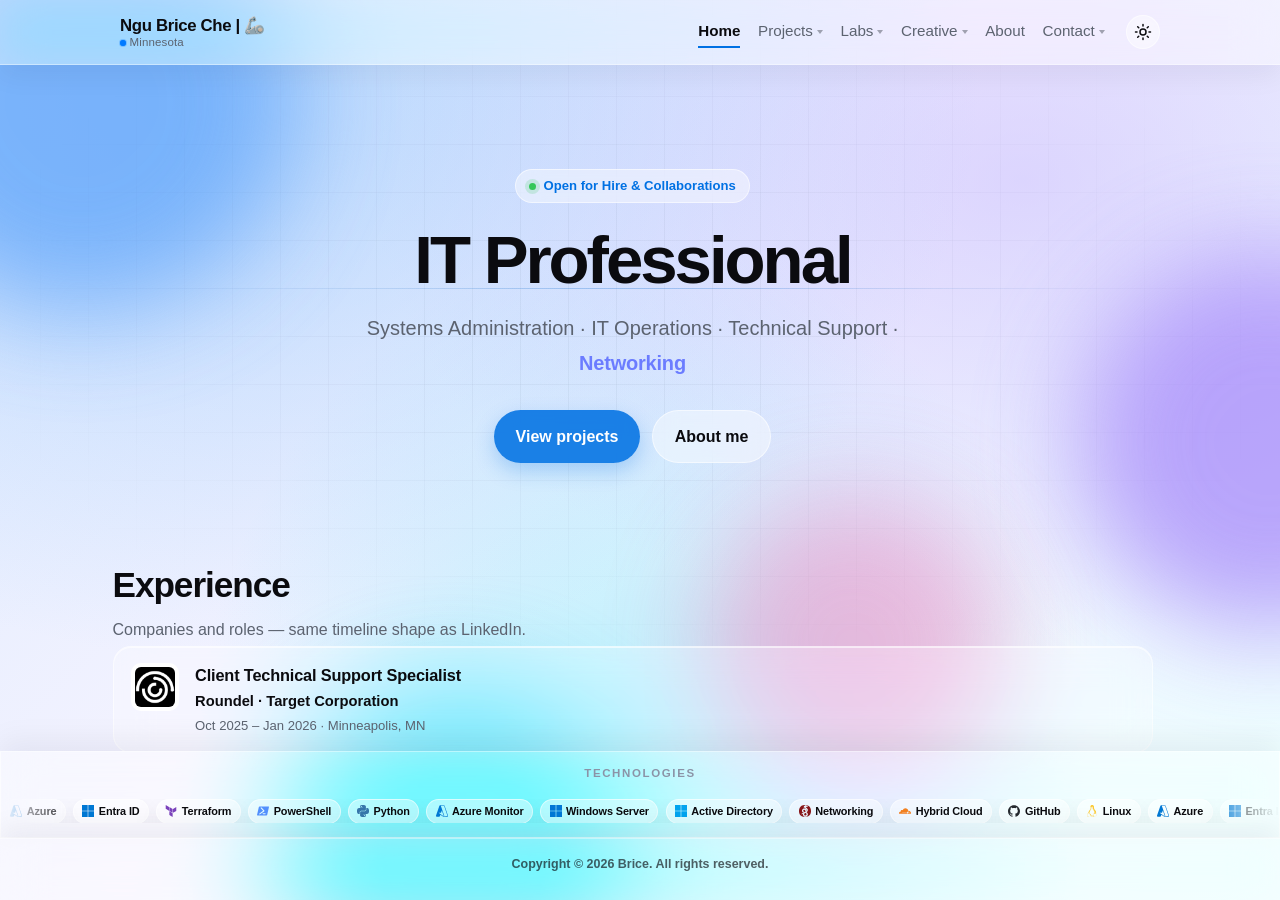
==== commit 3a91db36: "Publish the cleaned multi-page glass IT portfolio. Swap in the Desktop PO pages, styles, scripts, an" ====
--- a/index.html
+++ b/index.html
@@ -3,12 +3,21 @@
 <head>
   <meta charset="UTF-8" />
   <meta name="viewport" content="width=device-width, initial-scale=1" />
-  <title>Brice — Home</title>
+  <title>Ngu Brice Che — Home</title>
   <link rel="icon" href="assets/favicon.svg" type="image/svg+xml" />
   <link rel="stylesheet" href="css/site.css" />
+  <script>
+    (function () {
+      try {
+        var stored = localStorage.getItem('po-theme');
+        var theme = stored || (window.matchMedia('(prefers-color-scheme: dark)').matches ? 'dark' : 'light');
+        document.documentElement.setAttribute('data-theme', theme);
+      } catch (e) {}
+    })();
+  </script>
 </head>
 <body class="glass-po">
-  <div class="anim-bg" aria-hidden="true">
+    <div class="anim-bg" aria-hidden="true">
     <div class="blob b1"></div>
     <div class="blob b2"></div>
     <div class="blob b3"></div>
@@ -16,14 +25,67 @@
   </div>
 <header>
     <div class="wrap nav">
-      <a class="brand" href="index.html">Ngu Brice Che | 🦾</a>
+      <div class="brand">
+        <a class="brand-name" href="index.html">Ngu Brice Che | 🦾</a>
+        <a class="brand-loc" href="https://maps.apple.com/?q=Minnesota" target="_blank" rel="noopener noreferrer"><span class="loc-pin" aria-hidden="true"></span><span class="brand-loc-text">Minnesota</span></a>
+      </div>
       <nav class="nav-links" aria-label="Primary">
         <a href="index.html" data-nav="home">Home</a>
-        <a href="projects.html" data-nav="projects">Projects</a>
-        <a href="labs.html" data-nav="labs">Labs</a>
-        <a href="creative.html" data-nav="creative">Creative</a>
+
+        <div class="nav-item">
+          <a href="projects.html" data-nav="projects" aria-haspopup="true" aria-expanded="false">Projects</a>
+                    <div class="nav-dropdown" role="menu">
+            <a role="menuitem" href="projects.html">All projects</a>
+            <a role="menuitem" href="projects.html?repo=CloudProjects">Network upgrade lab</a>
+            <a role="menuitem" href="projects.html?repo=Multi-Region-Azure-Hybrid-Infrastructure-Zero-Trust-Identity">Multi-region Azure hybrid</a>
+            <a role="menuitem" href="projects.html?repo=configure-ad">Hybrid AD lab</a>
+            <a role="menuitem" href="projects.html?repo=Azure-Cloud-Skills-and-Use-Cases">Azure skills &amp; use cases</a>
+            <a role="menuitem" href="projects.html?repo=entra-hybrid-proof">Entra identity pack</a>
+          </div>
+        </div>
+
+        <div class="nav-item">
+          <a href="labs.html" data-nav="labs" aria-haspopup="true" aria-expanded="false">Labs</a>
+          <div class="nav-dropdown" role="menu">
+            <a role="menuitem" href="labs.html">All labs</a>
+            <a role="menuitem" href="labs.html#labs-diagrams">Architecture diagrams</a>
+          </div>
+        </div>
+
+        <div class="nav-item">
+          <a href="creative.html" data-nav="creative" aria-haspopup="true" aria-expanded="false">Creative</a>
+          <div class="nav-dropdown" role="menu">
+            <a role="menuitem" href="creative.html">All creative</a>
+            <a role="menuitem" href="creative.html#video-editing">Video editing</a>
+            <a role="menuitem" href="creative.html#resume-design">Resume design</a>
+            <a role="menuitem" href="creative.html#content-creation">Content creation</a>
+            <a role="menuitem" href="creative.html#photo-editing">Photo editing</a>
+            <a role="menuitem" href="creative.html#technical-documentation">Technical documentation</a>
+            <a role="menuitem" href="creative.html#ai-assisted-workflows">AI-assisted workflows</a>
+          </div>
+        </div>
+
         <a href="about.html" data-nav="about">About</a>
-        <a href="contact.html" data-nav="contact">Contact</a>
+
+        <div class="nav-item">
+          <a href="contact.html" data-nav="contact" aria-haspopup="true" aria-expanded="false">Contact</a>
+          <div class="nav-dropdown" role="menu">
+            <a role="menuitem" href="contact.html">Contact page</a>
+            <a role="menuitem" href="https://www.linkedin.com/in/ngubriceche" target="_blank" rel="noopener noreferrer">LinkedIn</a>
+            <a role="menuitem" href="mailto:supbricenow@gmail.com">Email</a>
+            <a role="menuitem" href="mailto:supbricenow@gmail.com?subject=Phone%20call%20request">Request a call</a>
+            <a role="menuitem" href="https://cal.com/supbrice" target="_blank" rel="noopener noreferrer">Schedule a call</a>
+          </div>
+        </div>
+
+                <button type="button" class="theme-toggle" data-theme-toggle aria-label="Switch to dark mode" title="Theme">
+          <span class="theme-icon theme-icon-sun" aria-hidden="true">
+            <svg viewBox="0 0 24 24" width="18" height="18" fill="none" stroke="currentColor" stroke-width="2" stroke-linecap="round"><circle cx="12" cy="12" r="4"/><path d="M12 2v2M12 20v2M4.93 4.93l1.41 1.41M17.66 17.66l1.41 1.41M2 12h2M20 12h2M4.93 19.07l1.41-1.41M17.66 6.34l1.41-1.41"/></svg>
+          </span>
+          <span class="theme-icon theme-icon-moon" aria-hidden="true">
+            <svg viewBox="0 0 24 24" width="18" height="18" fill="none" stroke="currentColor" stroke-width="2" stroke-linecap="round" stroke-linejoin="round"><path d="M21 14.5A8.5 8.5 0 1 1 9.5 3 7 7 0 0 0 21 14.5z"/></svg>
+          </span>
+        </button>
       </nav>
     </div>
   </header>
@@ -31,9 +93,11 @@
     <section class="hero wrap">
       <div class="eyebrow"><span class="dot" aria-hidden="true"></span> Open for Hire &amp; Collaborations</div>
       <h1>IT Professional</h1>
-      <p class="subtitle">Systems Administration · IT Operations · Technical Support · Networking</p>
-      <p class="subtitle" style="margin-top:0.85rem;font-size:1.02rem;font-weight:400;max-width:34rem;">
-        I build, support, and troubleshoot technology environments across systems, infrastructure, and networking with strengths in cloud, identity, and automation, a growing focus on cybersecurity, and creative skills that extend beyond IT.
+            <p class="subtitle">
+        <span class="subtitle-static">Systems Administration · IT Operations · Technical Support ·</span>
+        <span class="subtitle-rotate-wrap">
+          <span class="subtitle-rotate" data-skill-rotate data-skills='["Networking", "Cloud", "Azure", "Identity", "Automation", "PowerShell", "Terraform", "Hybrid Cloud", "Active Directory", "Entra ID", "Infrastructure", "Cybersecurity"]'>Networking</span>
+        </span>
       </p>
       <div class="actions">
         <a class="btn btn-primary" href="projects.html">View projects</a>
@@ -41,10 +105,60 @@
       </div>
     </section>
 
+
+    <section class="block wrap" id="experience" aria-labelledby="experience-heading">
+      <div class="section-head">
+        <h2 id="experience-heading">Experience</h2>
+        <p>Companies and roles — same timeline shape as LinkedIn.</p>
+      </div>
+      <ol class="experience-list">
+        <li class="experience-item">
+          <img class="experience-logo" src="assets/companies/roundel-fav.png" width="48" height="48" alt="Roundel logo" />
+          <div class="experience-body">
+            <h3 class="experience-title">Client Technical Support Specialist</h3>
+            <p class="experience-company">Roundel · Target Corporation</p>
+            <p class="experience-meta"><time datetime="2025-10">Oct 2025</time> – <time datetime="2026-01">Jan 2026</time> · Minneapolis, MN</p>
+          </div>
+        </li>
+        <li class="experience-item">
+          <img class="experience-logo" src="assets/companies/foundever-fav.png" width="48" height="48" alt="Foundever logo" />
+          <div class="experience-body">
+            <h3 class="experience-title">Chat &amp; Phone Technical Customer Service</h3>
+            <p class="experience-company">Foundever</p>
+            <p class="experience-meta"><time datetime="2025-03">Mar 2025</time> – <time datetime="2025-04">Apr 2025</time> · United States</p>
+          </div>
+        </li>
+        <li class="experience-item">
+          <img class="experience-logo" src="assets/companies/wtwco-fav.png" width="48" height="48" alt="WTW logo" />
+          <div class="experience-body">
+            <h3 class="experience-title">Workforce Management Analyst (Real Time Analyst)</h3>
+            <p class="experience-company">WTW (Willis Towers Watson)</p>
+            <p class="experience-meta"><time datetime="2022-08">Aug 2022</time> – <time datetime="2024-12">Dec 2024</time> · Bloomington, MN</p>
+          </div>
+        </li>
+        <li class="experience-item">
+          <img class="experience-logo" src="assets/companies/nvent-fav.png" width="48" height="48" alt="nVent logo" />
+          <div class="experience-body">
+            <h3 class="experience-title">System Administrator</h3>
+            <p class="experience-company">nVent HOFFMAN</p>
+            <p class="experience-meta"><time datetime="2021-03">Mar 2021</time> – <time datetime="2022-08">Aug 2022</time> · Anoka, MN</p>
+          </div>
+        </li>
+        <li class="experience-item">
+          <img class="experience-logo" src="assets/companies/mtn-fav.png" width="48" height="48" alt="MTN logo" />
+          <div class="experience-body">
+            <h3 class="experience-title">IT Support Specialist</h3>
+            <p class="experience-company">MTN Cameroon</p>
+            <p class="experience-meta"><time datetime="2016-09">Sep 2016</time> – <time datetime="2021-02">Feb 2021</time> · Bamenda, Cameroon</p>
+          </div>
+        </li>
+      </ol>
+    </section>
+
     <section class="block wrap">
       <div class="section-head">
         <h2>Where to go</h2>
-        <p>Separate pages — click through Home, Projects, Labs, Creative, About, and Contact.</p>
+        <p>Browse projects, labs, creative work, and ways to get in touch.</p>
       </div>
       <div class="grid">
         <article class="card">
@@ -86,32 +200,32 @@
     <div class="ticker-viewport">
       <div class="ticker-track">
         <div class="ticker-group">
-          <span class="tech-pill">Azure</span>
-          <span class="tech-pill">Entra ID</span>
-          <span class="tech-pill">Terraform</span>
-          <span class="tech-pill">PowerShell</span>
-          <span class="tech-pill">Python</span>
-          <span class="tech-pill">Azure Monitor</span>
-          <span class="tech-pill">Windows Server</span>
-          <span class="tech-pill">Active Directory</span>
-          <span class="tech-pill">Networking</span>
-          <span class="tech-pill">Hybrid Cloud</span>
-          <span class="tech-pill">GitHub</span>
-          <span class="tech-pill">Linux</span>
+          <a class="tech-pill tech-azure" href="https://azure.microsoft.com/" target="_blank" rel="noopener noreferrer"><img class="tech-icon" src="assets/tech/azure.svg" alt="" width="12" height="12" /><span>Azure</span></a>
+          <a class="tech-pill tech-entra" href="https://www.microsoft.com/security/business/microsoft-entra" target="_blank" rel="noopener noreferrer"><img class="tech-icon" src="assets/tech/entra.svg" alt="" width="12" height="12" /><span>Entra ID</span></a>
+          <a class="tech-pill tech-terraform" href="https://www.terraform.io/" target="_blank" rel="noopener noreferrer"><img class="tech-icon" src="assets/tech/terraform.svg" alt="" width="12" height="12" /><span>Terraform</span></a>
+          <a class="tech-pill tech-powershell" href="https://learn.microsoft.com/powershell/" target="_blank" rel="noopener noreferrer"><img class="tech-icon" src="assets/tech/powershell.svg" alt="" width="12" height="12" /><span>PowerShell</span></a>
+          <a class="tech-pill tech-python" href="https://www.python.org/" target="_blank" rel="noopener noreferrer"><img class="tech-icon" src="assets/tech/python.svg" alt="" width="12" height="12" /><span>Python</span></a>
+          <a class="tech-pill tech-azure" href="https://azure.microsoft.com/products/monitor/" target="_blank" rel="noopener noreferrer"><img class="tech-icon" src="assets/tech/azure-monitor.svg" alt="" width="12" height="12" /><span>Azure Monitor</span></a>
+          <a class="tech-pill tech-windows" href="https://www.microsoft.com/windows-server" target="_blank" rel="noopener noreferrer"><img class="tech-icon" src="assets/tech/windows-server.svg" alt="" width="12" height="12" /><span>Windows Server</span></a>
+          <a class="tech-pill tech-ad" href="https://learn.microsoft.com/windows-server/identity/ad-ds/get-started/virtual-dc/active-directory-domain-services-overview" target="_blank" rel="noopener noreferrer"><img class="tech-icon" src="assets/tech/active-directory.svg" alt="" width="12" height="12" /><span>Active Directory</span></a>
+          <a class="tech-pill tech-net" href="https://learn.microsoft.com/windows-server/networking/networking" target="_blank" rel="noopener noreferrer"><img class="tech-icon" src="assets/tech/networking.svg" alt="" width="12" height="12" /><span>Networking</span></a>
+          <a class="tech-pill tech-hybrid" href="https://azure.microsoft.com/solutions/hybrid-cloud-app/" target="_blank" rel="noopener noreferrer"><img class="tech-icon" src="assets/tech/hybrid-cloud.svg" alt="" width="12" height="12" /><span>Hybrid Cloud</span></a>
+          <a class="tech-pill tech-github" href="https://github.com/" target="_blank" rel="noopener noreferrer"><img class="tech-icon" src="assets/tech/github.svg" alt="" width="12" height="12" /><span>GitHub</span></a>
+          <a class="tech-pill tech-linux" href="https://www.kernel.org/" target="_blank" rel="noopener noreferrer"><img class="tech-icon" src="assets/tech/linux.svg" alt="" width="12" height="12" /><span>Linux</span></a>
         </div>
         <div class="ticker-group" aria-hidden="true">
-          <span class="tech-pill">Azure</span>
-          <span class="tech-pill">Entra ID</span>
-          <span class="tech-pill">Terraform</span>
-          <span class="tech-pill">PowerShell</span>
-          <span class="tech-pill">Python</span>
-          <span class="tech-pill">Azure Monitor</span>
-          <span class="tech-pill">Windows Server</span>
-          <span class="tech-pill">Active Directory</span>
-          <span class="tech-pill">Networking</span>
-          <span class="tech-pill">Hybrid Cloud</span>
-          <span class="tech-pill">GitHub</span>
-          <span class="tech-pill">Linux</span>
+          <a class="tech-pill tech-azure" href="https://azure.microsoft.com/" target="_blank" rel="noopener noreferrer"><img class="tech-icon" src="assets/tech/azure.svg" alt="" width="12" height="12" /><span>Azure</span></a>
+          <a class="tech-pill tech-entra" href="https://www.microsoft.com/security/business/microsoft-entra" target="_blank" rel="noopener noreferrer"><img class="tech-icon" src="assets/tech/entra.svg" alt="" width="12" height="12" /><span>Entra ID</span></a>
+          <a class="tech-pill tech-terraform" href="https://www.terraform.io/" target="_blank" rel="noopener noreferrer"><img class="tech-icon" src="assets/tech/terraform.svg" alt="" width="12" height="12" /><span>Terraform</span></a>
+          <a class="tech-pill tech-powershell" href="https://learn.microsoft.com/powershell/" target="_blank" rel="noopener noreferrer"><img class="tech-icon" src="assets/tech/powershell.svg" alt="" width="12" height="12" /><span>PowerShell</span></a>
+          <a class="tech-pill tech-python" href="https://www.python.org/" target="_blank" rel="noopener noreferrer"><img class="tech-icon" src="assets/tech/python.svg" alt="" width="12" height="12" /><span>Python</span></a>
+          <a class="tech-pill tech-azure" href="https://azure.microsoft.com/products/monitor/" target="_blank" rel="noopener noreferrer"><img class="tech-icon" src="assets/tech/azure-monitor.svg" alt="" width="12" height="12" /><span>Azure Monitor</span></a>
+          <a class="tech-pill tech-windows" href="https://www.microsoft.com/windows-server" target="_blank" rel="noopener noreferrer"><img class="tech-icon" src="assets/tech/windows-server.svg" alt="" width="12" height="12" /><span>Windows Server</span></a>
+          <a class="tech-pill tech-ad" href="https://learn.microsoft.com/windows-server/identity/ad-ds/get-started/virtual-dc/active-directory-domain-services-overview" target="_blank" rel="noopener noreferrer"><img class="tech-icon" src="assets/tech/active-directory.svg" alt="" width="12" height="12" /><span>Active Directory</span></a>
+          <a class="tech-pill tech-net" href="https://learn.microsoft.com/windows-server/networking/networking" target="_blank" rel="noopener noreferrer"><img class="tech-icon" src="assets/tech/networking.svg" alt="" width="12" height="12" /><span>Networking</span></a>
+          <a class="tech-pill tech-hybrid" href="https://azure.microsoft.com/solutions/hybrid-cloud-app/" target="_blank" rel="noopener noreferrer"><img class="tech-icon" src="assets/tech/hybrid-cloud.svg" alt="" width="12" height="12" /><span>Hybrid Cloud</span></a>
+          <a class="tech-pill tech-github" href="https://github.com/" target="_blank" rel="noopener noreferrer"><img class="tech-icon" src="assets/tech/github.svg" alt="" width="12" height="12" /><span>GitHub</span></a>
+          <a class="tech-pill tech-linux" href="https://www.kernel.org/" target="_blank" rel="noopener noreferrer"><img class="tech-icon" src="assets/tech/linux.svg" alt="" width="12" height="12" /><span>Linux</span></a>
         </div>
       </div>
     </div>
@@ -121,6 +235,8 @@
       <p class="copyright">Copyright © 2026 Brice. All rights reserved.</p>
     </div>
   </footer>
+  <script src="js/theme.js"></script>
+  <script src="js/skill-rotate.js"></script>
   <script src="js/nav.js"></script>
 </body>
 </html>
--- a/css/site.css
+++ b/css/site.css
@@ -9,16 +9,138 @@
   --shadow: 0 10px 30px rgba(15, 23, 42, 0.08);
   --radius: 22px;
   --panel: #f5f5f7;
-}
+  --glass: rgba(255, 255, 255, 0.28);
+  --glass-strong: rgba(255, 255, 255, 0.42);
+  --glass-border: rgba(255, 255, 255, 0.55);
+  --glass-inset: rgba(255, 255, 255, 0.6);
+  --footer-fg: rgba(11, 11, 15, 0.55);
+  --footer-strong: rgba(11, 11, 15, 0.65);
+  --footer-sep: rgba(11, 11, 15, 0.35);
+  --header-bg: rgba(255, 255, 255, 0.82);
+  --header-border: rgba(0, 0, 0, 0.05);
+  --hover-wash: rgba(0, 0, 0, 0.05);
+  --file-fg: #1f2328;
+  --code-bg: rgba(15, 23, 42, 0.06);
+  --code-border: rgba(15, 23, 42, 0.08);
+  --diag-frame-bg: #0d1117;
+  --diag-fg: #e6edf3;
+  --diag-ctrl-bg: rgba(22, 27, 34, 0.92);
+  --diag-ctrl-border: rgba(240, 246, 252, 0.12);
+}
+
+@media (prefers-color-scheme: dark) {
+  :root:not([data-theme="light"]) {
+    --bg: #0b1220;
+    --text: #f5f5f7;
+    --muted: #a1a8b3;
+    --line: rgba(255, 255, 255, 0.12);
+    --card: #121a2b;
+    --blue: #0a84ff;
+    --blue-soft: rgba(10, 132, 255, 0.18);
+    --shadow: 0 12px 36px rgba(0, 0, 0, 0.45);
+    --panel: #10182a;
+    --glass: rgba(255, 255, 255, 0.08);
+    --glass-strong: rgba(255, 255, 255, 0.12);
+    --glass-border: rgba(255, 255, 255, 0.16);
+    --glass-inset: rgba(255, 255, 255, 0.14);
+    --footer-fg: rgba(245, 245, 247, 0.55);
+    --footer-strong: rgba(245, 245, 247, 0.72);
+    --footer-sep: rgba(245, 245, 247, 0.28);
+    --header-bg: rgba(11, 18, 32, 0.72);
+    --header-border: rgba(255, 255, 255, 0.08);
+    --hover-wash: rgba(255, 255, 255, 0.06);
+    --file-fg: #e6edf3;
+    --code-bg: rgba(255, 255, 255, 0.06);
+    --code-border: rgba(255, 255, 255, 0.12);
+    --diag-frame-bg: #0d1117;
+    --diag-fg: #e6edf3;
+    --diag-ctrl-bg: rgba(22, 27, 34, 0.92);
+    --diag-ctrl-border: rgba(240, 246, 252, 0.12);
+  }
+}
+
+html[data-theme="dark"] {
+    --bg: #0b1220;
+    --text: #f5f5f7;
+    --muted: #a1a8b3;
+    --line: rgba(255, 255, 255, 0.12);
+    --card: #121a2b;
+    --blue: #0a84ff;
+    --blue-soft: rgba(10, 132, 255, 0.18);
+    --shadow: 0 12px 36px rgba(0, 0, 0, 0.45);
+    --panel: #10182a;
+    --glass: rgba(255, 255, 255, 0.08);
+    --glass-strong: rgba(255, 255, 255, 0.12);
+    --glass-border: rgba(255, 255, 255, 0.16);
+    --glass-inset: rgba(255, 255, 255, 0.14);
+    --footer-fg: rgba(245, 245, 247, 0.55);
+    --footer-strong: rgba(245, 245, 247, 0.72);
+    --footer-sep: rgba(245, 245, 247, 0.28);
+    --header-bg: rgba(11, 18, 32, 0.72);
+    --header-border: rgba(255, 255, 255, 0.08);
+    --hover-wash: rgba(255, 255, 255, 0.06);
+    --file-fg: #e6edf3;
+    --code-bg: rgba(255, 255, 255, 0.06);
+    --code-border: rgba(255, 255, 255, 0.12);
+    --diag-frame-bg: #0d1117;
+    --diag-fg: #e6edf3;
+    --diag-ctrl-bg: rgba(22, 27, 34, 0.92);
+    --diag-ctrl-border: rgba(240, 246, 252, 0.12);
+  }
+
+html[data-theme="light"] {
+  --bg: #ffffff;
+  --text: #0b0b0f;
+  --muted: #5c6370;
+  --line: #e8eaed;
+  --card: #ffffff;
+  --blue: #0071e3;
+  --blue-soft: #e8f1fc;
+  --shadow: 0 10px 30px rgba(15, 23, 42, 0.08);
+  --radius: 22px;
+  --panel: #f5f5f7;
+  --glass: rgba(255, 255, 255, 0.28);
+  --glass-strong: rgba(255, 255, 255, 0.42);
+  --glass-border: rgba(255, 255, 255, 0.55);
+  --glass-inset: rgba(255, 255, 255, 0.6);
+  --footer-fg: rgba(11, 11, 15, 0.55);
+  --footer-strong: rgba(11, 11, 15, 0.65);
+  --footer-sep: rgba(11, 11, 15, 0.35);
+  --header-bg: rgba(255, 255, 255, 0.82);
+  --header-border: rgba(0, 0, 0, 0.05);
+  --hover-wash: rgba(0, 0, 0, 0.05);
+  --file-fg: #1f2328;
+  --code-bg: rgba(15, 23, 42, 0.06);
+  --code-border: rgba(15, 23, 42, 0.08);
+  --diag-frame-bg: #0d1117;
+  --diag-fg: #e6edf3;
+  --diag-ctrl-bg: rgba(22, 27, 34, 0.92);
+  --diag-ctrl-border: rgba(240, 246, 252, 0.12);
+}
+
+
+
 
 * { box-sizing: border-box; }
 
-html { scroll-behavior: smooth; }
+html {
+  color-scheme: light dark;
+  scroll-behavior: smooth;
+}
 
 @media (prefers-reduced-motion: reduce) {
   html { scroll-behavior: auto; }
   .card, .btn, .page, .nav-links a { transition: none !important; }
-  .page { animation: none !important; }
+  .page {
+    animation: none !important;
+    opacity: 1 !important;
+    transform: none !important;
+  }
+  .page.is-leaving {
+    animation: none !important;
+    opacity: 1 !important;
+    transform: none !important;
+  }
 }
 
 body {
@@ -50,8 +172,8 @@
   top: 0;
   z-index: 20;
   backdrop-filter: saturate(180%) blur(14px);
-  background: rgba(255,255,255,0.82);
-  border-bottom: 1px solid rgba(0,0,0,0.05);
+  background: var(--header-bg);
+  border-bottom: 1px solid var(--header-border);
 }
 
 .nav {
@@ -63,12 +185,102 @@
 }
 
 .brand {
+  display: flex;
+  flex-direction: column;
+  align-items: flex-start;
+  gap: 0.12rem;
   font-weight: 700;
   font-size: 1.05rem;
   letter-spacing: -0.02em;
   color: var(--text);
   text-decoration: none;
-}
+  line-height: 1.15;
+}
+a.brand-name {
+  color: inherit;
+  text-decoration: none;
+}
+a.brand-name:hover {
+  color: var(--text);
+}
+.brand-name {
+  display: block;
+}
+.brand-loc {
+  display: inline-flex;
+  align-items: center;
+  gap: 0.22rem;
+  font-size: 0.72rem;
+  font-weight: 500;
+  letter-spacing: 0.01em;
+  color: var(--muted);
+  text-decoration: none;
+  line-height: 1;
+  width: fit-content;
+}
+.brand-loc-text {
+  line-height: 1;
+}
+a.brand-loc:hover {
+  color: var(--blue);
+}
+a.brand-loc:hover .brand-loc-text {
+  border-bottom: 1px solid color-mix(in srgb, var(--blue) 55%, transparent);
+}
+a.brand-loc:focus-visible {
+  outline: 2px solid var(--blue);
+  outline-offset: 2px;
+  border-radius: 3px;
+}
+.loc-pin {
+  position: relative;
+  width: 0.38rem;
+  height: 0.38rem;
+  flex-shrink: 0;
+  border-radius: 50%;
+  background: #007aff;
+  box-shadow: 0 0 0 1px rgba(0, 122, 255, 0.28);
+}
+.loc-pin::before,
+.loc-pin::after {
+  content: "";
+  position: absolute;
+  inset: 0;
+  border-radius: 50%;
+  background: rgba(0, 122, 255, 0.35);
+  animation: locPing 2.2s cubic-bezier(0.22, 1, 0.36, 1) infinite;
+}
+.loc-pin::after {
+  animation-delay: 1.1s;
+}
+@keyframes locPing {
+  0% { transform: scale(1); opacity: 0.7; }
+  70% { transform: scale(2.6); opacity: 0; }
+  100% { transform: scale(2.6); opacity: 0; }
+}
+@media (prefers-reduced-motion: reduce) {
+  .loc-pin::before,
+  .loc-pin::after { animation: none; opacity: 0; }
+}
+html[data-theme="dark"] .loc-pin {
+  background: #0a84ff;
+  box-shadow: 0 0 0 1.5px rgba(10, 132, 255, 0.35);
+}
+html[data-theme="dark"] .loc-pin::before,
+html[data-theme="dark"] .loc-pin::after {
+  background: rgba(10, 132, 255, 0.4);
+}
+@media (prefers-color-scheme: dark) {
+  html:not([data-theme="light"]) .loc-pin {
+    background: #0a84ff;
+    box-shadow: 0 0 0 1.5px rgba(10, 132, 255, 0.35);
+  }
+  html:not([data-theme="light"]) .loc-pin::before,
+  html:not([data-theme="light"]) .loc-pin::after {
+    background: rgba(10, 132, 255, 0.4);
+  }
+}
+
 
 .nav-links {
   display: flex;
@@ -191,13 +403,13 @@
 }
 
 .btn-secondary {
-  background: #f5f5f7;
+  background: var(--panel);
   color: var(--text);
 }
 
 .btn-secondary:hover {
   transform: translateY(-1px);
-  background: #ececf0;
+  filter: brightness(0.96);
 }
 
 section.block {
@@ -322,7 +534,7 @@
   border: 1px solid var(--line);
   border-radius: 28px;
   padding: 2.4rem 1.5rem;
-  background: linear-gradient(180deg, #fbfbfd 0%, #ffffff 100%);
+  background: var(--panel);
   box-shadow: var(--shadow);
   text-align: center;
 }
@@ -351,7 +563,7 @@
   font-size: 0.82rem;
   font-weight: 600;
   color: var(--text);
-  background: #f5f5f7;
+  background: var(--panel);
   border-radius: 999px;
   padding: 0.45rem 0.85rem;
 }
@@ -401,7 +613,7 @@
   overflow: hidden;
   box-shadow: var(--shadow);
   height: min(70vh, 640px);
-  background: #fff;
+  background: var(--card);
 }
 
 .tree-pane {
@@ -430,7 +642,7 @@
   text-overflow: ellipsis;
 }
 
-.tree-item:hover { background: rgba(0,0,0,0.05); }
+.tree-item:hover { background: var(--hover-wash); }
 .tree-item.active { background: var(--blue-soft); color: var(--blue); font-weight: 600; }
 .tree-item.dir { color: var(--muted); cursor: default; font-weight: 600; }
 .tree-item .ico { opacity: 0.7; flex-shrink: 0; }
@@ -439,7 +651,7 @@
   display: flex;
   flex-direction: column;
   min-width: 0;
-  background: #fff;
+  background: var(--card);
 }
 
 .file-bar {
@@ -451,7 +663,7 @@
   border-bottom: 1px solid var(--line);
   font-size: 0.85rem;
   color: var(--muted);
-  background: #fafafa;
+  background: var(--panel);
 }
 
 .file-bar strong {
@@ -470,8 +682,8 @@
   line-height: 1.55;
   white-space: pre-wrap;
   word-break: break-word;
-  color: #1f2328;
-  background: #fff;
+  color: var(--file-fg);
+  background: var(--card);
 }
 
 .file-body.empty {
@@ -504,15 +716,15 @@
 }
 
 body.links-page header {
-  background: rgba(255, 255, 255, 0.28);
-  border-bottom: 1px solid rgba(255, 255, 255, 0.35);
+  background: var(--glass);
+  border-bottom: 1px solid var(--glass-border);
   backdrop-filter: saturate(160%) blur(16px);
 }
 
 body.links-page .brand,
 body.links-page .nav-links a {
-  color: #0b0b0f;
-  text-shadow: 0 1px 0 rgba(255,255,255,0.35);
+  color: var(--text);
+  text-shadow: none;
 }
 
 body.links-page .nav-links a.active {
@@ -589,15 +801,15 @@
   height: 88px;
   margin: 0 auto 1rem;
   border-radius: 50%;
-  background: rgba(255, 255, 255, 0.45);
-  border: 2px solid rgba(255, 255, 255, 0.7);
-  box-shadow: 0 8px 24px rgba(15, 23, 42, 0.12);
+  background: var(--glass-strong);
+  border: 2px solid var(--glass-border);
+  box-shadow: var(--shadow);
   display: grid;
   place-items: center;
   font-weight: 800;
   font-size: 1.6rem;
   letter-spacing: -0.04em;
-  color: #0b0b0f;
+  color: var(--text);
   backdrop-filter: blur(10px);
 }
 
@@ -610,7 +822,7 @@
 
 .links-shell .bio {
   margin: 0.55rem 0 1.5rem;
-  color: rgba(11, 11, 15, 0.72);
+  color: var(--muted);
   font-size: 0.95rem;
   font-weight: 500;
 }
@@ -626,12 +838,12 @@
   padding: 0.95rem 1.15rem;
   border-radius: 16px;
   text-decoration: none;
-  color: #0b0b0f;
+  color: var(--text);
   font-weight: 600;
   font-size: 0.98rem;
-  background: rgba(255, 255, 255, 0.28);
-  border: 1px solid rgba(255, 255, 255, 0.55);
-  box-shadow: 0 8px 24px rgba(15, 23, 42, 0.08);
+  background: var(--glass);
+  border: 1px solid var(--glass-border);
+  box-shadow: var(--shadow);
   backdrop-filter: blur(14px) saturate(140%);
   -webkit-backdrop-filter: blur(14px) saturate(140%);
   transition: transform 180ms ease, background 180ms ease, box-shadow 180ms ease;
@@ -639,8 +851,8 @@
 
 .glass-link:hover {
   transform: translateY(-2px);
-  background: rgba(255, 255, 255, 0.42);
-  box-shadow: 0 12px 28px rgba(15, 23, 42, 0.12);
+  background: var(--glass-strong);
+  box-shadow: var(--shadow);
 }
 
 .glass-link .sub {
@@ -648,20 +860,20 @@
   margin-top: 0.2rem;
   font-size: 0.78rem;
   font-weight: 500;
-  color: rgba(11, 11, 15, 0.55);
+  color: var(--muted);
 }
 
 .links-foot {
   margin-top: 1.75rem;
   font-size: 0.78rem;
-  color: rgba(11, 11, 15, 0.5);
+  color: var(--footer-fg);
   font-weight: 600;
 }
 
 body.links-page footer {
-  border-top: 1px solid rgba(255, 255, 255, 0.35);
+  border-top: 1px solid var(--glass-border);
   background: transparent;
-  color: rgba(11, 11, 15, 0.55);
+  color: var(--footer-fg);
 }
 
 /* —— Tech ticker (home bottom) —— */
@@ -670,7 +882,7 @@
   padding: 1.75rem 0 2.25rem;
   border-top: 1px solid var(--line);
   overflow: hidden;
-  background: linear-gradient(180deg, #fff 0%, #fafafa 100%);
+  background: var(--panel);
 }
 
 .tech-ticker .ticker-label {
@@ -702,26 +914,62 @@
   display: flex;
   flex-shrink: 0;
   align-items: center;
-  gap: 0.65rem;
-  padding-right: 0.65rem; /* equals gap so set A|B join with no jump */
+  gap: 0.45rem;
+  padding-right: 0.45rem; /* equals gap so set A|B join with no jump */
 }
 
 .tech-pill {
   flex: 0 0 auto;
   display: inline-flex;
   align-items: center;
-  padding: 0.55rem 1.05rem;
+  gap: 0.28rem;
+  padding: 0.2rem 0.52rem;
   border-radius: 999px;
-  border: 1px solid #e5e7eb;
-  background: #f3f4f6;
-  color: #0f172a;
-  font-size: 0.92rem;
-  font-weight: 700;
+  border: 1px solid var(--line);
+  background: var(--panel);
+  color: var(--text);
+  font-size: 0.68rem;
+  font-weight: 600;
   letter-spacing: -0.01em;
   white-space: nowrap;
-  box-shadow: 0 1px 2px rgba(15, 23, 42, 0.04);
-}
-
+  box-shadow: var(--shadow);
+  text-decoration: none;
+  transition: transform 140ms ease, background 140ms ease, border-color 140ms ease;
+}
+.tech-pill:hover {
+  transform: translateY(-1px);
+  border-color: color-mix(in srgb, var(--blue) 35%, var(--line));
+}
+.tech-pill:focus-visible {
+  outline: 2px solid var(--blue);
+  outline-offset: 2px;
+}
+.tech-icon {
+  width: 0.75rem;
+  height: 0.75rem;
+  display: block;
+  flex-shrink: 0;
+  object-fit: contain;
+}
+.tech-azure .tech-icon { color: #0078d4; }
+.tech-entra .tech-icon { color: #0078d4; }
+.tech-terraform .tech-icon { color: #7b42bc; }
+.tech-powershell .tech-icon { color: #5391fe; }
+.tech-python .tech-icon { color: #3776ab; }
+.tech-windows .tech-icon { color: #0078d6; }
+.tech-ad .tech-icon { color: #00a4ef; }
+.tech-net .tech-icon { color: #88171a; }
+.tech-hybrid .tech-icon { color: #f38020; }
+.tech-github .tech-icon { color: #24292f; }
+.tech-linux .tech-icon { color: #fcc624; }
+html[data-theme="dark"] .tech-github .tech-icon { color: #f0f6fc; }
+@media (prefers-color-scheme: dark) {
+  html:not([data-theme="light"]) .tech-github .tech-icon { color: #f0f6fc; }
+}
+
+.ticker-viewport:hover .ticker-track {
+  animation-play-state: paused;
+}
 @keyframes tickerLoop {
   from { transform: translate3d(0, 0, 0); }
   to { transform: translate3d(-50%, 0, 0); }
@@ -859,10 +1107,10 @@
   font-weight: 800;
   font-size: 1.7rem;
   letter-spacing: -0.04em;
-  color: #0b0b0f;
-  background: rgba(255, 255, 255, 0.35);
-  border: 2px solid rgba(255, 255, 255, 0.65);
-  box-shadow: 0 10px 30px rgba(15, 23, 42, 0.12);
+  color: var(--text);
+  background: var(--glass-strong);
+  border: 2px solid var(--glass-border);
+  box-shadow: var(--shadow);
   backdrop-filter: blur(14px) saturate(160%);
   -webkit-backdrop-filter: blur(14px) saturate(160%);
 }
@@ -872,13 +1120,13 @@
   font-size: 1.65rem;
   letter-spacing: -0.03em;
   max-width: none;
-  color: #0b0b0f;
-  text-shadow: 0 1px 0 rgba(255,255,255,0.4);
+  color: var(--text);
+  text-shadow: none;
 }
 
 .links-shell .bio {
   margin: 0.5rem 0 1.15rem;
-  color: rgba(11, 11, 15, 0.72);
+  color: var(--muted);
   font-size: 0.95rem;
   font-weight: 500;
 }
@@ -899,16 +1147,16 @@
   font-size: 0.75rem;
   font-weight: 600;
   text-decoration: none;
-  color: #0b0b0f;
-  background: rgba(255, 255, 255, 0.28);
-  border: 1px solid rgba(255, 255, 255, 0.5);
+  color: var(--text);
+  background: var(--glass);
+  border: 1px solid var(--glass-border);
   backdrop-filter: blur(12px);
   -webkit-backdrop-filter: blur(12px);
   transition: background 160ms ease, transform 160ms ease;
 }
 
 .social-chip:hover {
-  background: rgba(255, 255, 255, 0.45);
+  background: var(--glass-strong);
   transform: translateY(-1px);
 }
 
@@ -926,16 +1174,16 @@
   padding: 0.85rem 1.15rem;
   border-radius: 16px;
   text-decoration: none;
-  color: #0b0b0f;
+  color: var(--text);
   font-weight: 650;
   font-size: 0.98rem;
   letter-spacing: -0.01em;
   text-align: center;
-  background: rgba(255, 255, 255, 0.22);
-  border: 1px solid rgba(255, 255, 255, 0.55);
+  background: var(--glass);
+  border: 1px solid var(--glass-border);
   box-shadow:
-    0 8px 28px rgba(15, 23, 42, 0.08),
-    inset 0 1px 0 rgba(255, 255, 255, 0.55);
+    var(--shadow),
+    inset 0 1px 0 var(--glass-inset);
   backdrop-filter: blur(18px) saturate(165%);
   -webkit-backdrop-filter: blur(18px) saturate(165%);
   transition: transform 180ms ease, background 180ms ease, box-shadow 180ms ease, border-color 180ms ease;
@@ -943,11 +1191,11 @@
 
 .glass-btn:hover {
   transform: translateY(-2px) scale(1.01);
-  background: rgba(255, 255, 255, 0.38);
-  border-color: rgba(255, 255, 255, 0.75);
+  background: var(--glass-strong);
+  border-color: var(--glass-border);
   box-shadow:
-    0 14px 34px rgba(15, 23, 42, 0.12),
-    inset 0 1px 0 rgba(255, 255, 255, 0.7);
+    var(--shadow),
+    inset 0 1px 0 var(--glass-inset);
 }
 
 .glass-btn:active {
@@ -958,7 +1206,7 @@
   margin-top: 1.5rem;
   font-size: 0.78rem;
   font-weight: 600;
-  color: rgba(11, 11, 15, 0.5);
+  color: var(--footer-fg);
 }
 
 
@@ -980,6 +1228,8 @@
 }
 body.glass-po .anim-bg .blob {
   position: absolute;
+  z-index: 0;
+  position: absolute;
   border-radius: 50%;
   filter: blur(52px);
   opacity: 0.75;
@@ -1003,8 +1253,8 @@
   backdrop-filter: blur(10px);
 }
 body.glass-po header {
-  background: rgba(255,255,255,0.28);
-  border-bottom: 1px solid rgba(255,255,255,0.45);
+  background: var(--glass);
+  border-bottom: 1px solid var(--glass-border);
   backdrop-filter: saturate(160%) blur(18px);
   -webkit-backdrop-filter: saturate(160%) blur(18px);
 }
@@ -1012,16 +1262,16 @@
 body.glass-po .panel,
 body.glass-po .explorer,
 body.glass-po .tech-ticker {
-  background: rgba(255,255,255,0.28);
-  border: 1px solid rgba(255,255,255,0.55);
+  background: var(--glass);
+  border: 1px solid var(--glass-border);
   box-shadow:
-    0 10px 30px rgba(15,23,42,0.08),
-    inset 0 1px 0 rgba(255,255,255,0.6);
+    var(--shadow),
+    inset 0 1px 0 var(--glass-inset);
   backdrop-filter: blur(18px) saturate(165%);
   -webkit-backdrop-filter: blur(18px) saturate(165%);
 }
 body.glass-po .tech-ticker {
-  border-top: 1px solid rgba(255,255,255,0.4);
+  border-top: 1px solid var(--glass-border);
   margin-top: 2rem;
 }
 body.glass-po .btn-primary {
@@ -1034,35 +1284,36 @@
 body.glass-po .eyebrow,
 body.glass-po .note,
 body.glass-po .chip {
-  background: rgba(255,255,255,0.36);
-  border: 1px solid rgba(255,255,255,0.55);
+  background: var(--glass-strong);
+  border: 1px solid var(--glass-border);
   backdrop-filter: blur(12px);
   -webkit-backdrop-filter: blur(12px);
 }
 body.glass-po .tree-pane,
 body.glass-po .file-bar {
-  background: rgba(255,255,255,0.22);
-}
-body.glass-po .file-body { background: transparent; }
+  background: var(--glass);
+}
+body.glass-po .file-body { background: transparent; color: var(--file-fg); }
 body.glass-po footer {
-  border-top: 1px solid rgba(255,255,255,0.35);
+  border-top: 1px solid var(--glass-border);
   background: transparent;
+  color: var(--footer-fg);
 }
 
 
 /* Site footer */
 .site-footer {
-  border-top: 1px solid rgba(255,255,255,0.35);
+  border-top: 1px solid var(--glass-border);
   padding: 2rem 0 2.5rem;
   text-align: center;
-  color: rgba(11,11,15,0.55);
+  color: var(--footer-fg);
   font-size: 0.78rem;
   font-weight: 500;
   background: transparent;
 }
 .site-footer .copyright {
   margin: 0 0 0.55rem;
-  color: rgba(11,11,15,0.65);
+  color: var(--footer-strong);
   font-weight: 600;
 }
 .site-footer .footer-links,
@@ -1071,17 +1322,17 @@
   line-height: 1.7;
 }
 .site-footer a {
-  color: rgba(11,11,15,0.65);
+  color: var(--footer-strong);
   text-decoration: none;
   font-weight: 500;
 }
 .site-footer a:hover { text-decoration: underline; color: var(--blue); }
 .site-footer .sep {
   margin: 0 0.35rem;
-  color: rgba(11,11,15,0.35);
+  color: var(--footer-sep);
 }
 body.glass-po .site-footer {
-  border-top-color: rgba(255,255,255,0.4);
+  border-top-color: var(--glass-border);
 }
 
 
@@ -1106,32 +1357,32 @@
   border-radius: 18px;
   text-decoration: none;
   color: var(--text);
-  background: rgba(255,255,255,0.42);
-  border: 1px solid rgba(255,255,255,0.55);
+  background: var(--glass-strong);
+  border: 1px solid var(--glass-border);
   backdrop-filter: blur(14px);
   -webkit-backdrop-filter: blur(14px);
-  box-shadow: 0 8px 24px rgba(15,23,42,0.06);
+  box-shadow: var(--shadow);
   transition: transform 0.18s ease, box-shadow 0.18s ease, background 0.18s ease;
 }
 .contact-icon:hover {
   transform: translateY(-2px);
-  box-shadow: 0 12px 28px rgba(15,23,42,0.1);
-  background: rgba(255,255,255,0.58);
+  box-shadow: var(--shadow);
+  background: var(--glass);
 }
 .contact-icon-primary {
-  background: rgba(0,113,227,0.12);
+  background: var(--blue-soft);
   border-color: rgba(0,113,227,0.28);
-  color: #005bb5;
-}
-.contact-icon-primary:hover { background: rgba(0,113,227,0.18); }
+  color: var(--blue);
+}
+.contact-icon-primary:hover { background: var(--blue-soft); filter: brightness(1.08); }
 .ci-mark {
   width: 2.6rem;
   height: 2.6rem;
   border-radius: 999px;
   display: grid;
   place-items: center;
-  background: rgba(255,255,255,0.7);
-  color: #0a66c2;
+  background: var(--glass-strong);
+  color: var(--blue);
 }
 .contact-icon[aria-label="Email"] .ci-mark,
 .contact-icon[aria-label="Call"] .ci-mark,
@@ -1180,11 +1431,11 @@
   gap: 0;
   overflow: hidden;
   border-radius: 22px;
-  border: 1px solid rgba(255,255,255,0.55);
-  background: rgba(255,255,255,0.42);
+  border: 1px solid var(--glass-border);
+  background: var(--glass-strong);
   backdrop-filter: blur(16px);
   -webkit-backdrop-filter: blur(16px);
-  box-shadow: 0 12px 36px rgba(15,23,42,0.08);
+  box-shadow: var(--shadow);
 }
 @media (max-width: 820px) {
   .project-card { grid-template-columns: 1fr; }
@@ -1295,7 +1546,8 @@
 .project-browser { margin-top: 2.5rem; }
 .project-browser[hidden] { display: none !important; }
 body.glass-po .project-card {
-  background: rgba(255,255,255,0.38);
+  background: var(--glass-strong);
+  border-color: var(--glass-border);
 }
 
 /* Contact page centering */
@@ -1320,10 +1572,13 @@
 /* Full legal name in nav */
 .brand {
   font-size: clamp(0.92rem, 1.6vw, 1.05rem);
+}
+.brand-name {
   white-space: nowrap;
 }
 @media (max-width: 720px) {
   .brand { font-size: 0.85rem; }
+  .brand-loc { font-size: 0.66rem; }
   .nav-links { gap: 0.55rem; }
 }
 
@@ -1481,11 +1736,11 @@
 }
 
 body.glass-po .creative-icon {
-  background: rgba(255, 255, 255, 0.42);
-  border-color: rgba(255, 255, 255, 0.55);
+  background: var(--glass-strong);
+  border-color: var(--glass-border);
   backdrop-filter: blur(10px);
   -webkit-backdrop-filter: blur(10px);
-  color: #0066cc;
+  color: var(--blue);
 }
 
 /* —— Interactive Mermaid (GitHub-style pan/zoom) —— */
@@ -1500,10 +1755,10 @@
 .diag-frame {
   position: relative;
   border-radius: 16px;
-  border: 1px solid rgba(255,255,255,0.14);
-  background: #0d1117;
+  border: 1px solid var(--glass-border);
+  background: var(--diag-frame-bg);
   overflow: hidden;
-  box-shadow: 0 12px 40px rgba(15, 23, 42, 0.18);
+  box-shadow: var(--shadow);
 }
 .diag-viewport {
   height: min(62vh, 520px);
@@ -1523,7 +1778,7 @@
   padding: 1.25rem;
 }
 .diag-mermaid {
-  color: #e6edf3;
+  color: var(--diag-fg);
   font-size: 0.9rem;
   width: 100%;
 }
@@ -1545,8 +1800,8 @@
   gap: 0.2rem;
   padding: 0.35rem;
   border-radius: 12px;
-  background: rgba(22, 27, 34, 0.92);
-  border: 1px solid rgba(240,246,252,0.12);
+  background: var(--diag-ctrl-bg);
+  border: 1px solid var(--diag-ctrl-border);
   backdrop-filter: blur(10px);
 }
 .diag-dpad-mid { display: flex; gap: 0.2rem; }
@@ -1556,8 +1811,8 @@
   gap: 0.2rem;
   padding: 0.35rem;
   border-radius: 12px;
-  background: rgba(22, 27, 34, 0.92);
-  border: 1px solid rgba(240,246,252,0.12);
+  background: var(--diag-ctrl-bg);
+  border: 1px solid var(--diag-ctrl-border);
   backdrop-filter: blur(10px);
 }
 .diag-ctrl {
@@ -1566,7 +1821,7 @@
   border-radius: 8px;
   border: 0;
   background: transparent;
-  color: #e6edf3;
+  color: var(--diag-fg);
   display: inline-flex;
   align-items: center;
   justify-content: center;
@@ -1581,11 +1836,11 @@
   margin-bottom: 1.75rem;
   padding: 1.15rem 1.2rem 1.25rem;
   border-radius: 18px;
-  background: rgba(255,255,255,0.42);
-  border: 1px solid rgba(255,255,255,0.55);
+  background: var(--glass-strong);
+  border: 1px solid var(--glass-border);
   backdrop-filter: blur(14px);
   -webkit-backdrop-filter: blur(14px);
-  box-shadow: 0 10px 30px rgba(15,23,42,0.08);
+  box-shadow: var(--shadow);
 }
 .lab-diagram-card h2 {
   margin: 0 0 0.35rem;
@@ -1620,15 +1875,1026 @@
   overflow: auto;
   padding: 0.85rem 1rem;
   border-radius: 12px;
-  background: rgba(15,23,42,0.06);
-  border: 1px solid rgba(15,23,42,0.08);
+  background: var(--code-bg);
+  border: 1px solid var(--code-border);
+  color: var(--file-fg);
 }
 body.glass-po .file-split pre.file-code {
-  background: rgba(255,255,255,0.35);
-  border-color: rgba(255,255,255,0.5);
+  background: var(--glass-strong);
+  border-color: var(--glass-border);
+  color: var(--file-fg);
 }
 
 @media (max-width: 720px) {
   .diag-viewport { height: min(55vh, 420px); }
   .diag-controls { right: 0.45rem; bottom: 0.45rem; transform: scale(0.92); transform-origin: bottom right; }
 }
+
+
+/* Creative card with photo background */
+.creative-card--photo {
+  position: relative;
+  overflow: hidden;
+  min-height: 220px;
+  color: #f5f5f7;
+  background-color: #111;
+  background-image: var(--creative-photo);
+  background-size: cover;
+  background-position: center;
+  border: 1px solid rgba(255,255,255,0.22);
+}
+.creative-card--photo .creative-card-shade {
+  position: absolute;
+  inset: 0;
+  background: linear-gradient(180deg, rgba(15,23,42,0.25) 0%, rgba(15,23,42,0.72) 55%, rgba(15,23,42,0.88) 100%);
+  pointer-events: none;
+}
+.creative-card--photo .creative-card-body {
+  position: relative;
+  z-index: 1;
+  display: flex;
+  flex-direction: column;
+  gap: 0.35rem;
+  height: 100%;
+  min-height: 220px;
+  justify-content: flex-start;
+}
+.creative-card--photo .creative-icon {
+  position: relative;
+  z-index: 1;
+  color: #fff;
+  background: rgba(255, 255, 255, 0.22);
+  border-color: rgba(255, 255, 255, 0.38);
+  box-shadow: 0 8px 20px rgba(0, 0, 0, 0.18);
+  backdrop-filter: blur(10px);
+  -webkit-backdrop-filter: blur(10px);
+}
+.creative-card--photo:hover .creative-icon {
+  background: rgba(255, 255, 255, 0.3);
+}
+.creative-card--photo .tag {
+  align-self: flex-start;
+  background: rgba(255,255,255,0.18);
+  color: #fff;
+  border: 1px solid rgba(255,255,255,0.28);
+}
+.creative-card--photo h3 {
+  color: #fff;
+  margin: 0.15rem 0;
+}
+.creative-card--photo p {
+  color: rgba(245,245,247,0.88);
+  margin: 0;
+}
+body.glass-po .creative-card--photo {
+  background-color: rgba(17,17,17,0.55);
+}
+
+
+/* —— System dark mode (glass PO) —— */
+
+
+/* —— Dark mode extras (system + manual) —— */
+@media (prefers-color-scheme: dark) {
+  html:not([data-theme="light"]) body.glass-po .anim-bg:not(.anim-bg--video) {
+    background:
+      radial-gradient(ellipse at 20% 10%, rgba(56, 189, 248, 0.22), transparent 52%),
+      radial-gradient(ellipse at 80% 18%, rgba(129, 140, 248, 0.24), transparent 48%),
+      radial-gradient(ellipse at 45% 92%, rgba(14, 165, 233, 0.16), transparent 52%),
+      linear-gradient(145deg, #070b16 0%, #0b1224 38%, #121038 72%, #0a1628 100%);
+  }
+  html:not([data-theme="light"]) body.glass-po .anim-bg .b1 { background: #2563eb; opacity: 0.45; }
+  html:not([data-theme="light"]) body.glass-po .anim-bg .b2 { background: #6366f1; opacity: 0.42; }
+  html:not([data-theme="light"]) body.glass-po .anim-bg .b3 { background: #0891b2; opacity: 0.38; }
+  html:not([data-theme="light"]) body.glass-po .anim-bg .b4 { background: #7c3aed; opacity: 0.28; }
+  html:not([data-theme="light"]) body.glass-po .mock-banner { background: rgba(0, 0, 0, 0.55); }
+  html:not([data-theme="light"]) body.glass-po .btn-primary {
+    background: rgba(10, 132, 255, 0.92);
+    box-shadow: 0 8px 22px rgba(10, 132, 255, 0.28);
+  }
+  html:not([data-theme="light"]) body.glass-po .note,
+  html:not([data-theme="light"]) body.glass-po .lab-badge {
+    color: #f5d565;
+    background: rgba(245, 213, 101, 0.14);
+    border-color: rgba(245, 213, 101, 0.28);
+  }
+  html:not([data-theme="light"]) .tech-pill {
+    background: var(--glass-strong, var(--glass));
+    border-color: var(--glass-border);
+    color: var(--text);
+  }
+}
+
+html[data-theme="dark"] body.glass-po .anim-bg:not(.anim-bg--video) {
+  background:
+    radial-gradient(ellipse at 20% 10%, rgba(56, 189, 248, 0.22), transparent 52%),
+    radial-gradient(ellipse at 80% 18%, rgba(129, 140, 248, 0.24), transparent 48%),
+    radial-gradient(ellipse at 45% 92%, rgba(14, 165, 233, 0.16), transparent 52%),
+    linear-gradient(145deg, #070b16 0%, #0b1224 38%, #121038 72%, #0a1628 100%);
+}
+html[data-theme="dark"] body.glass-po .anim-bg .b1 { background: #2563eb; opacity: 0.45; }
+html[data-theme="dark"] body.glass-po .anim-bg .b2 { background: #6366f1; opacity: 0.42; }
+html[data-theme="dark"] body.glass-po .anim-bg .b3 { background: #0891b2; opacity: 0.38; }
+html[data-theme="dark"] body.glass-po .anim-bg .b4 { background: #7c3aed; opacity: 0.28; }
+html[data-theme="dark"] body.glass-po .mock-banner { background: rgba(0, 0, 0, 0.55); }
+html[data-theme="dark"] body.glass-po .btn-primary {
+  background: rgba(10, 132, 255, 0.92);
+  box-shadow: 0 8px 22px rgba(10, 132, 255, 0.28);
+}
+html[data-theme="dark"] body.glass-po .note,
+html[data-theme="dark"] body.glass-po .lab-badge {
+  color: #f5d565;
+  background: rgba(245, 213, 101, 0.14);
+  border-color: rgba(245, 213, 101, 0.28);
+}
+html[data-theme="dark"] .tech-pill {
+  background: var(--glass-strong, var(--glass));
+  border-color: var(--glass-border);
+  color: var(--text);
+}
+
+/* Theme toggle (sun / moon) — last after Contact */
+.theme-toggle {
+  display: inline-flex;
+  align-items: center;
+  justify-content: center;
+  width: 2.1rem;
+  height: 2.1rem;
+  margin-left: 0.25rem;
+  padding: 0;
+  border-radius: 999px;
+  border: 1px solid var(--glass-border, var(--line));
+  background: var(--glass, var(--panel));
+  color: var(--text);
+  cursor: pointer;
+  flex-shrink: 0;
+  backdrop-filter: blur(12px);
+  -webkit-backdrop-filter: blur(12px);
+  transition: background 160ms ease, transform 160ms ease, border-color 160ms ease;
+}
+.theme-toggle:hover {
+  background: var(--glass-strong, var(--hover-wash));
+  transform: translateY(-1px);
+}
+.theme-toggle:focus-visible {
+  outline: 2px solid var(--blue);
+  outline-offset: 2px;
+}
+.theme-toggle .theme-icon { display: none; line-height: 0; }
+html[data-theme="light"] .theme-toggle .theme-icon-sun { display: inline-flex; }
+html[data-theme="dark"] .theme-toggle .theme-icon-moon { display: inline-flex; }
+.nav-links { align-items: center; }
+
+
+/* —— Video page background (plexus) —— */
+html.has-video-bg body.glass-po,
+html:has(.anim-bg--video) body.glass-po {
+  background: transparent !important;
+}
+
+body.glass-po .anim-bg.anim-bg--video {
+  position: fixed !important;
+  inset: 0 !important;
+  width: 100vw !important;
+  height: 100vh !important;
+  z-index: 0 !important;
+  overflow: hidden !important;
+  background: #000 !important;
+  pointer-events: none;
+}
+
+html[data-theme="dark"] body.glass-po .anim-bg.anim-bg--video,
+html[data-theme="light"] body.glass-po .anim-bg.anim-bg--video {
+  background: #000 !important;
+}
+
+body.glass-po .anim-bg--video .bg-video {
+  position: absolute !important;
+  inset: 0 !important;
+  width: 100% !important;
+  height: 100% !important;
+  object-fit: cover !important;
+  object-position: center !important;
+  border: 0;
+  z-index: 0;
+  pointer-events: none;
+  transform: scale(1.05);
+  transform-origin: center center;
+  transition: filter 220ms ease, opacity 220ms ease;
+}
+
+/* Dark mode: let the blue plexus show through */
+html[data-theme="dark"] body.glass-po .anim-bg--video .bg-video,
+html:not([data-theme="light"]) body.glass-po .anim-bg--video .bg-video {
+  filter: none;
+  opacity: 1;
+}
+
+/* Light mode: lift brightness so frost + dark text still read cleanly */
+html[data-theme="light"] body.glass-po .anim-bg--video .bg-video {
+  filter: brightness(1.25) saturate(1.05) contrast(0.95);
+  opacity: 0.9;
+}
+
+body.glass-po .anim-bg--video .bg-video-shade {
+  position: absolute !important;
+  inset: 0 !important;
+  z-index: 1;
+  pointer-events: none;
+  transition: background 220ms ease;
+}
+
+/* Default / dark shade — keep video visible */
+html[data-theme="dark"] body.glass-po .anim-bg--video .bg-video-shade,
+html:not([data-theme="light"]) body.glass-po .anim-bg--video .bg-video-shade {
+  background:
+    linear-gradient(180deg, rgba(5,10,24,0.45) 0%, rgba(5,10,24,0.28) 42%, rgba(5,10,24,0.62) 100%);
+}
+
+/* Light shade — soft white frost so UI tokens stay light-theme */
+html[data-theme="light"] body.glass-po .anim-bg--video .bg-video-shade {
+  background:
+    linear-gradient(180deg, rgba(255,255,255,0.72) 0%, rgba(255,255,255,0.55) 40%, rgba(245,247,255,0.78) 100%),
+    radial-gradient(ellipse at 50% 20%, rgba(255,255,255,0.35), transparent 55%);
+}
+
+body.glass-po .anim-bg--video .blob {
+  display: none !important;
+}
+
+/* Content above video */
+body.glass-po .mock-banner,
+body.glass-po header,
+body.glass-po main,
+body.glass-po .tech-ticker,
+body.glass-po footer,
+body.glass-po .site-footer {
+  position: relative;
+  z-index: 1;
+}
+
+/* Light + video: stronger frosted surfaces so cards don't disappear into the clip */
+html[data-theme="light"]:has(.anim-bg--video) body.glass-po header,
+html.has-video-bg[data-theme="light"] body.glass-po header {
+  background: rgba(255, 255, 255, 0.72) !important;
+  border-bottom-color: rgba(0, 0, 0, 0.08) !important;
+}
+html[data-theme="light"]:has(.anim-bg--video) body.glass-po .card,
+html[data-theme="light"]:has(.anim-bg--video) body.glass-po .panel,
+html[data-theme="light"]:has(.anim-bg--video) body.glass-po .explorer,
+html[data-theme="light"]:has(.anim-bg--video) body.glass-po .tech-ticker,
+html[data-theme="light"]:has(.anim-bg--video) body.glass-po .tech-pill,
+html[data-theme="light"]:has(.anim-bg--video) body.glass-po .btn-secondary,
+html.has-video-bg[data-theme="light"] body.glass-po .card,
+html.has-video-bg[data-theme="light"] body.glass-po .panel,
+html.has-video-bg[data-theme="light"] body.glass-po .explorer,
+html.has-video-bg[data-theme="light"] body.glass-po .tech-ticker,
+html.has-video-bg[data-theme="light"] body.glass-po .tech-pill,
+html.has-video-bg[data-theme="light"] body.glass-po .btn-secondary {
+  background: rgba(255, 255, 255, 0.78) !important;
+  border-color: rgba(255, 255, 255, 0.9) !important;
+  color: var(--text);
+}
+
+/* Dark + video: keep glass translucent so plexus stays visible behind UI */
+html[data-theme="dark"]:has(.anim-bg--video) body.glass-po header,
+html.has-video-bg[data-theme="dark"] body.glass-po header {
+  background: rgba(11, 18, 32, 0.55) !important;
+}
+html[data-theme="dark"]:has(.anim-bg--video) body.glass-po .card,
+html[data-theme="dark"]:has(.anim-bg--video) body.glass-po .panel,
+html[data-theme="dark"]:has(.anim-bg--video) body.glass-po .explorer,
+html[data-theme="dark"]:has(.anim-bg--video) body.glass-po .tech-ticker,
+html.has-video-bg[data-theme="dark"] body.glass-po .card,
+html.has-video-bg[data-theme="dark"] body.glass-po .panel,
+html.has-video-bg[data-theme="dark"] body.glass-po .explorer,
+html.has-video-bg[data-theme="dark"] body.glass-po .tech-ticker {
+  background: rgba(17, 24, 39, 0.55) !important;
+  border-color: rgba(255, 255, 255, 0.14) !important;
+}
+
+@media (prefers-reduced-motion: reduce) {
+  body.glass-po .anim-bg--video .bg-video {
+    display: none !important;
+  }
+  body.glass-po .anim-bg--video .blob {
+    display: block !important;
+  }
+}
+
+
+/* Creative tools — vertical list with correct logos */
+.tool-list {
+  list-style: none;
+  margin: 0.9rem 0 0;
+  padding: 0.65rem 0 0;
+  border-top: 1px solid color-mix(in srgb, var(--line) 80%, transparent);
+  display: flex;
+  flex-direction: column;
+  gap: 0.45rem;
+}
+.tool-item {
+  display: flex;
+  align-items: center;
+  gap: 0.65rem;
+  color: var(--text);
+  font-size: 0.86rem;
+  font-weight: 550;
+  letter-spacing: -0.01em;
+  line-height: 1.25;
+}
+.tool-logo {
+  width: 1.25rem;
+  height: 1.25rem;
+  border-radius: 0.28rem;
+  object-fit: contain;
+  flex-shrink: 0;
+  background: #fff;
+  padding: 0.12rem;
+  box-sizing: content-box;
+  border: 1px solid color-mix(in srgb, var(--line) 70%, transparent);
+}
+html[data-theme="dark"] .tool-logo {
+  background: rgba(255,255,255,0.95);
+}
+@media (prefers-color-scheme: dark) {
+  html:not([data-theme="light"]) .tool-logo {
+    background: rgba(255,255,255,0.95);
+  }
+}
+.creative-card {
+  display: flex;
+  flex-direction: column;
+}
+.creative-card .tool-list {
+  margin-top: auto;
+}
+
+
+/* Clickable contact chips */
+a.chip.chip-link {
+  text-decoration: none;
+  color: inherit;
+  cursor: pointer;
+  transition: transform 140ms ease, border-color 140ms ease, background 140ms ease;
+}
+a.chip.chip-link:hover {
+  transform: translateY(-1px);
+  border-color: color-mix(in srgb, var(--blue) 40%, var(--line));
+  color: var(--blue);
+}
+a.chip.chip-link:focus-visible {
+  outline: 2px solid var(--blue);
+  outline-offset: 2px;
+}
+.creative-card[id] {
+  scroll-margin-top: 5.5rem;
+}
+
+
+/* —— App shell: fixed chrome + scroll middle —— */
+html:has(body.glass-po) {
+  height: 100%;
+}
+body.glass-po {
+  height: 100%;
+  height: 100dvh;
+  max-height: 100dvh;
+  overflow: hidden;
+  display: flex;
+  flex-direction: column;
+  background: transparent;
+}
+body.glass-po > .anim-bg {
+  position: fixed !important;
+  inset: 0 !important;
+  z-index: 0 !important;
+  pointer-events: none;
+}
+body.glass-po > script {
+  display: none;
+}
+
+/* Top chrome */
+body.glass-po > .mock-banner {
+  position: relative;
+  z-index: 40;
+  flex: 0 0 auto;
+  background: rgba(17, 17, 17, 0.5);
+  backdrop-filter: blur(18px) saturate(160%);
+  -webkit-backdrop-filter: blur(18px) saturate(160%);
+  border-bottom: 1px solid rgba(255, 255, 255, 0.08);
+}
+body.glass-po > header {
+  position: relative !important;
+  top: auto !important;
+  z-index: 40;
+  flex: 0 0 auto;
+  background: rgba(255, 255, 255, 0.45) !important;
+  backdrop-filter: blur(22px) saturate(180%);
+  -webkit-backdrop-filter: blur(22px) saturate(180%);
+  border-bottom: 1px solid rgba(255, 255, 255, 0.4) !important;
+  box-shadow: 0 10px 28px rgba(15, 23, 42, 0.06);
+}
+html[data-theme="dark"] body.glass-po > header,
+html:not([data-theme="light"]) body.glass-po > header {
+  background: rgba(11, 18, 32, 0.52) !important;
+  border-bottom-color: rgba(255, 255, 255, 0.12) !important;
+  box-shadow: 0 10px 28px rgba(0, 0, 0, 0.28);
+}
+
+/* Middle scrolls */
+body.glass-po > main {
+  position: relative;
+  z-index: 1;
+  flex: 1 1 auto;
+  min-height: 0;
+  overflow-x: hidden;
+  overflow-y: auto;
+  -webkit-overflow-scrolling: touch;
+  overscroll-behavior: contain;
+  scrollbar-gutter: stable;
+}
+
+/* Bottom chrome */
+body.glass-po > .tech-ticker,
+body.glass-po > footer.site-footer {
+  position: relative;
+  z-index: 40;
+  flex: 0 0 auto;
+  background: rgba(255, 255, 255, 0.45) !important;
+  backdrop-filter: blur(22px) saturate(180%);
+  -webkit-backdrop-filter: blur(22px) saturate(180%);
+  border-top: 1px solid rgba(255, 255, 255, 0.4);
+  box-shadow: 0 -10px 28px rgba(15, 23, 42, 0.06);
+}
+html[data-theme="dark"] body.glass-po > .tech-ticker,
+html[data-theme="dark"] body.glass-po > footer.site-footer,
+html:not([data-theme="light"]) body.glass-po > .tech-ticker,
+html:not([data-theme="light"]) body.glass-po > footer.site-footer {
+  background: rgba(11, 18, 32, 0.52) !important;
+  border-top-color: rgba(255, 255, 255, 0.12);
+  box-shadow: 0 -10px 28px rgba(0, 0, 0, 0.28);
+}
+
+/* Tech ticker sits above footer without growing forever */
+body.glass-po > .tech-ticker {
+  padding-top: 0.85rem;
+  padding-bottom: 0.85rem;
+  margin-top: 0 !important;
+}
+body.glass-po > footer.site-footer {
+  padding-top: 1rem;
+  padding-bottom: 1.1rem;
+}
+
+@media (prefers-reduced-transparency: reduce) {
+  body.glass-po > header,
+  body.glass-po > .tech-ticker,
+  body.glass-po > footer.site-footer {
+    backdrop-filter: none;
+    -webkit-backdrop-filter: none;
+    background: var(--panel) !important;
+  }
+}
+
+/* Experience (LinkedIn-style) */
+.experience-list {
+  list-style: none;
+  margin: 0;
+  padding: 0;
+  display: flex;
+  flex-direction: column;
+  gap: 0.75rem;
+}
+.experience-item {
+  display: grid;
+  grid-template-columns: 48px 1fr;
+  gap: 0.9rem 1rem;
+  align-items: start;
+  padding: 1rem 1.1rem;
+  border-radius: 18px;
+  background: var(--glass);
+  border: 1px solid var(--glass-border);
+  backdrop-filter: blur(18px) saturate(1.2);
+  -webkit-backdrop-filter: blur(18px) saturate(1.2);
+  box-shadow: inset 0 1px 0 var(--glass-inset);
+}
+.experience-logo {
+  width: 48px;
+  height: 48px;
+  border-radius: 10px;
+  object-fit: contain;
+  background: #fff;
+  padding: 4px;
+  box-sizing: border-box;
+}
+.experience-title {
+  margin: 0 0 0.2rem;
+  font-size: 1.02rem;
+  font-weight: 650;
+  letter-spacing: -0.01em;
+  color: var(--text);
+}
+.experience-company {
+  margin: 0 0 0.25rem;
+  font-size: 0.92rem;
+  font-weight: 550;
+  color: var(--text);
+}
+.experience-meta {
+  margin: 0;
+  font-size: 0.82rem;
+  color: var(--muted);
+}
+@media (max-width: 560px) {
+  .experience-item {
+    grid-template-columns: 40px 1fr;
+    gap: 0.75rem;
+    padding: 0.85rem 0.9rem;
+  }
+  .experience-logo { width: 40px; height: 40px; border-radius: 8px; }
+}
+
+/* Typedream-style rotating skill word */
+.subtitle {
+  display: flex;
+  flex-direction: column;
+  align-items: center;
+  gap: 0.35rem;
+  line-height: 1.45;
+}
+.subtitle-static {
+  color: var(--muted);
+}
+.subtitle-rotate-wrap {
+  display: inline-flex;
+  min-height: 1.45em;
+  align-items: center;
+  justify-content: center;
+}
+.subtitle-rotate {
+  display: inline-block;
+  color: #6b7cff;
+  font-weight: 650;
+  letter-spacing: -0.01em;
+  transition: opacity 280ms ease, transform 280ms ease, filter 280ms ease;
+  will-change: opacity, transform;
+}
+.subtitle-rotate.is-out {
+  opacity: 0;
+  transform: translateY(0.45em);
+  filter: blur(2px);
+}
+.subtitle-rotate.is-in {
+  animation: skill-rotate-in 420ms ease both;
+}
+@keyframes skill-rotate-in {
+  from {
+    opacity: 0;
+    transform: translateY(-0.4em);
+    filter: blur(2px);
+  }
+  to {
+    opacity: 1;
+    transform: translateY(0);
+    filter: blur(0);
+  }
+}
+html[data-theme="dark"] .subtitle-rotate,
+html:not([data-theme="light"]) .subtitle-rotate {
+  color: #8b9bff;
+}
+@media (prefers-color-scheme: dark) {
+  html:not([data-theme="light"]) .subtitle-rotate {
+    color: #8b9bff;
+  }
+}
+@media (prefers-reduced-motion: reduce) {
+  .subtitle-rotate,
+  .subtitle-rotate.is-out,
+  .subtitle-rotate.is-in {
+    transition: none !important;
+    animation: none !important;
+    filter: none !important;
+    transform: none !important;
+    opacity: 1 !important;
+  }
+}
+
+/* Creative: name beside animated logo only */
+.creative-card--simple {
+  display: flex;
+  flex-direction: row;
+  align-items: center;
+  gap: 0.9rem;
+  padding: 1rem 1.15rem;
+}
+.creative-card--simple .creative-icon {
+  flex: 0 0 auto;
+  margin: 0;
+}
+.creative-card--simple h3 {
+  margin: 0;
+  font-size: 1.05rem;
+  font-weight: 650;
+  letter-spacing: -0.015em;
+  line-height: 1.25;
+}
+.creative-grid {
+  grid-template-columns: repeat(auto-fit, minmax(220px, 1fr));
+  gap: 0.85rem;
+}
+
+/* —— Nav hover dropdowns —— */
+.nav-item {
+  position: relative;
+  display: inline-flex;
+  align-items: center;
+}
+.nav-item > a {
+  display: inline-flex;
+  align-items: center;
+  gap: 0.25rem;
+}
+.nav-item > a::after {
+  content: "";
+  width: 0;
+  height: 0;
+  border-left: 3.5px solid transparent;
+  border-right: 3.5px solid transparent;
+  border-top: 4px solid currentColor;
+  opacity: 0.55;
+  translate: 0 1px;
+}
+.nav-dropdown {
+  position: absolute;
+  top: calc(100% + 0.35rem);
+  left: 50%;
+  transform: translateX(-50%) translateY(4px);
+  min-width: 13.5rem;
+  padding: 0.4rem;
+  margin: 0;
+  list-style: none;
+  border-radius: 14px;
+  background: color-mix(in srgb, var(--panel) 88%, transparent);
+  border: 1px solid var(--line);
+  box-shadow: 0 18px 40px rgba(15, 23, 42, 0.14);
+  backdrop-filter: blur(18px) saturate(160%);
+  -webkit-backdrop-filter: blur(18px) saturate(160%);
+  opacity: 0;
+  visibility: hidden;
+  pointer-events: none;
+  transition: opacity 140ms ease, transform 140ms ease, visibility 140ms ease;
+  z-index: 60;
+}
+.nav-dropdown::before {
+  content: "";
+  position: absolute;
+  left: 0;
+  right: 0;
+  top: -0.55rem;
+  height: 0.55rem;
+}
+.nav-dropdown a {
+  display: block;
+  padding: 0.55rem 0.7rem;
+  border-radius: 10px;
+  color: var(--text);
+  text-decoration: none;
+  font-size: 0.86rem;
+  font-weight: 550;
+  letter-spacing: -0.01em;
+  white-space: nowrap;
+  line-height: 1.25;
+}
+.nav-dropdown a:hover,
+.nav-dropdown a:focus-visible {
+  background: color-mix(in srgb, var(--blue) 12%, transparent);
+  color: var(--blue);
+  outline: none;
+}
+.nav-item:hover > .nav-dropdown,
+.nav-item:focus-within > .nav-dropdown {
+  opacity: 1;
+  visibility: visible;
+  pointer-events: auto;
+  transform: translateX(-50%) translateY(0);
+}
+@media (max-width: 860px) {
+  .nav-dropdown {
+    left: auto;
+    right: 0;
+    transform: translateY(4px);
+  }
+  .nav-item:hover > .nav-dropdown,
+  .nav-item:focus-within > .nav-dropdown {
+    transform: translateY(0);
+  }
+}
+@media (prefers-reduced-motion: reduce) {
+  .nav-dropdown { transition: none; }
+}
+
+/* Creative explore (clickable cards + tools) */
+details.creative-card {
+  cursor: default;
+}
+.creative-summary {
+  list-style: none;
+  cursor: pointer;
+  display: flex;
+  flex-direction: column;
+  align-items: flex-start;
+}
+.creative-summary::-webkit-details-marker { display: none; }
+.creative-summary::marker { content: ""; }
+.creative-explore {
+  display: inline-flex;
+  align-items: center;
+  gap: 0.35rem;
+  margin-top: 0.85rem;
+  font-size: 0.82rem;
+  font-weight: 650;
+  color: var(--blue);
+  letter-spacing: -0.01em;
+}
+details.creative-card[open] .creative-explore span[aria-hidden="true"] {
+  display: inline-block;
+  transform: rotate(180deg);
+}
+details.creative-card[open] {
+  border-color: color-mix(in srgb, var(--blue) 35%, var(--line));
+  box-shadow: 0 14px 36px rgba(0, 113, 227, 0.12);
+}
+.creative-more {
+  margin-top: 1rem;
+  padding-top: 0.85rem;
+  border-top: 1px solid color-mix(in srgb, var(--line) 85%, transparent);
+}
+.creative-more h4 {
+  margin: 0 0 0.45rem;
+  font-size: 0.78rem;
+  font-weight: 700;
+  letter-spacing: 0.04em;
+  text-transform: uppercase;
+  color: var(--muted);
+}
+.creative-more h4 + .tool-list { margin-top: 0.35rem; }
+.creative-more h4:not(:first-child) { margin-top: 1rem; }
+.more-list {
+  margin: 0;
+  padding-left: 1.1rem;
+  display: flex;
+  flex-direction: column;
+  gap: 0.35rem;
+  color: var(--text);
+  font-size: 0.9rem;
+  line-height: 1.45;
+}
+a.tool-item {
+  display: flex;
+  align-items: center;
+  gap: 0.65rem;
+  width: 100%;
+  box-sizing: border-box;
+  text-decoration: none;
+  color: inherit;
+  border-radius: 10px;
+  padding: 0.35rem 0.45rem;
+  margin: 0 -0.45rem;
+  transition: background 140ms ease, color 140ms ease;
+}
+a.tool-item:hover,
+a.tool-item:focus-visible {
+  background: color-mix(in srgb, var(--blue) 10%, transparent);
+  color: var(--blue);
+  outline: none;
+}
+a.tool-item:focus-visible {
+  outline: 2px solid var(--blue);
+  outline-offset: 1px;
+}
+.tool-open {
+  margin-left: auto;
+  opacity: 0.45;
+  font-size: 0.8rem;
+}
+a.tool-item:hover .tool-open { opacity: 0.9; }
+
+/* Cool perspective / fade grid overlay */
+body.glass-po .anim-bg::after {
+  content: "";
+  position: absolute;
+  inset: 0;
+  pointer-events: none;
+  z-index: 1;
+  background-image:
+    linear-gradient(to right, color-mix(in srgb, var(--text) 10%, transparent) 1px, transparent 1px),
+    linear-gradient(to bottom, color-mix(in srgb, var(--text) 10%, transparent) 1px, transparent 1px);
+  background-size: 48px 48px;
+  background-position: center top;
+  -webkit-mask-image: radial-gradient(ellipse 75% 60% at 50% 35%, #000 20%, transparent 72%);
+  mask-image: radial-gradient(ellipse 75% 60% at 50% 35%, #000 20%, transparent 72%);
+  opacity: 0.55;
+}
+html[data-theme="dark"] body.glass-po .anim-bg::after,
+html:not([data-theme="light"]) body.glass-po .anim-bg::after {
+  background-image:
+    linear-gradient(to right, rgba(255, 255, 255, 0.09) 1px, transparent 1px),
+    linear-gradient(to bottom, rgba(255, 255, 255, 0.09) 1px, transparent 1px);
+  opacity: 0.7;
+}
+html[data-theme="light"] body.glass-po .anim-bg::after {
+  background-image:
+    linear-gradient(to right, rgba(15, 23, 42, 0.08) 1px, transparent 1px),
+    linear-gradient(to bottom, rgba(15, 23, 42, 0.08) 1px, transparent 1px);
+  opacity: 0.5;
+}
+/* Soft horizon glow line across the grid */
+body.glass-po .anim-bg::before {
+  content: "";
+  position: absolute;
+  left: 0;
+  right: 0;
+  top: 32%;
+  height: 1px;
+  pointer-events: none;
+  z-index: 2;
+  background: linear-gradient(
+    90deg,
+    transparent 0%,
+    color-mix(in srgb, var(--blue) 55%, transparent) 50%,
+    transparent 100%
+  );
+  opacity: 0.45;
+  -webkit-mask-image: radial-gradient(ellipse 60% 100% at 50% 50%, #000 10%, transparent 75%);
+  mask-image: radial-gradient(ellipse 60% 100% at 50% 50%, #000 10%, transparent 75%);
+}
+@media (prefers-reduced-motion: reduce) {
+  body.glass-po .anim-bg::before,
+  body.glass-po .anim-bg::after {
+    opacity: 0.35;
+  }
+}
+
+/* Nav dropdown — open via hover, focus-within, or .is-open (click/tap) */
+.nav-item.is-open > .nav-dropdown,
+.nav-item:hover > .nav-dropdown,
+.nav-item:focus-within > .nav-dropdown {
+  opacity: 1;
+  visibility: visible;
+  pointer-events: auto;
+  transform: translateX(-50%) translateY(0);
+}
+@media (max-width: 860px) {
+  .nav-item.is-open > .nav-dropdown,
+  .nav-item:hover > .nav-dropdown,
+  .nav-item:focus-within > .nav-dropdown {
+    transform: translateY(0);
+  }
+}
+.nav-item > a:focus-visible {
+  outline: 2px solid var(--blue);
+  outline-offset: 3px;
+  border-radius: 6px;
+}
+.nav-dropdown a:focus-visible {
+  outline: 2px solid var(--blue);
+  outline-offset: 1px;
+}
+
+#labs-diagrams,
+.creative-card[id],
+details.creative-card[id] {
+  scroll-margin-top: 1.25rem;
+}
+
+/* Creative cards — frosted mockup look (keep all info) */
+.creative-grid {
+  display: grid;
+  grid-template-columns: repeat(2, minmax(0, 1fr));
+  gap: 1.15rem;
+}
+@media (max-width: 720px) {
+  .creative-grid { grid-template-columns: 1fr; }
+}
+details.creative-card.card {
+  margin: 0;
+  padding: 1.35rem 1.4rem 1.25rem;
+  border-radius: 28px;
+  background: rgba(255, 255, 255, 0.72);
+  border: 1px solid rgba(255, 255, 255, 0.75);
+  box-shadow:
+    0 1px 0 rgba(255, 255, 255, 0.85) inset,
+    0 18px 40px rgba(15, 23, 42, 0.08);
+  backdrop-filter: blur(18px) saturate(160%);
+  -webkit-backdrop-filter: blur(18px) saturate(160%);
+  transition: transform 180ms ease, box-shadow 180ms ease, border-color 180ms ease;
+}
+html[data-theme="dark"] details.creative-card.card {
+  background: rgba(22, 28, 42, 0.62);
+  border-color: rgba(255, 255, 255, 0.12);
+  box-shadow:
+    0 1px 0 rgba(255, 255, 255, 0.08) inset,
+    0 18px 40px rgba(0, 0, 0, 0.35);
+}
+details.creative-card.card:hover {
+  transform: translateY(-2px);
+  box-shadow:
+    0 1px 0 rgba(255, 255, 255, 0.9) inset,
+    0 22px 48px rgba(15, 23, 42, 0.12);
+}
+details.creative-card[open].card {
+  border-color: color-mix(in srgb, var(--blue) 28%, rgba(255,255,255,0.7));
+}
+.creative-summary {
+  gap: 0.55rem;
+}
+.creative-badge.tag,
+.creative-card .tag.creative-badge {
+  display: inline-flex;
+  align-items: center;
+  align-self: flex-start;
+  margin: 0 0 0.15rem;
+  padding: 0.28rem 0.7rem;
+  border-radius: 999px;
+  font-size: 0.68rem;
+  font-weight: 750;
+  letter-spacing: 0.06em;
+  text-transform: uppercase;
+  color: #1d4ed8;
+  background: rgba(59, 130, 246, 0.14);
+  border: 1px solid rgba(59, 130, 246, 0.18);
+}
+html[data-theme="dark"] .creative-badge.tag {
+  color: #93c5fd;
+  background: rgba(59, 130, 246, 0.2);
+  border-color: rgba(147, 197, 253, 0.22);
+}
+.creative-card .creative-icon {
+  width: 2.6rem;
+  height: 2.6rem;
+  border-radius: 14px;
+  margin-bottom: 0.35rem;
+}
+.creative-card h3 {
+  margin: 0.1rem 0 0;
+  font-size: 1.55rem;
+  font-weight: 780;
+  letter-spacing: -0.035em;
+  line-height: 1.15;
+  color: var(--text);
+}
+.creative-card .creative-summary > p {
+  margin: 0.35rem 0 0;
+  font-size: 0.98rem;
+  line-height: 1.45;
+  color: var(--muted);
+  max-width: 34rem;
+}
+.creative-explore {
+  margin-top: 1rem;
+  font-size: 0.95rem;
+  font-weight: 650;
+  color: #2563eb;
+  letter-spacing: -0.015em;
+}
+details.creative-card[open] .creative-explore span[aria-hidden="true"] {
+  display: inline-block;
+  transform: none;
+}
+details.creative-card[open] .creative-explore {
+  color: #1d4ed8;
+}
+.creative-more {
+  margin-top: 1.1rem;
+  padding-top: 1rem;
+  border-top: 1px solid color-mix(in srgb, var(--line) 70%, transparent);
+}
+
+@media (prefers-color-scheme: dark) {
+  html:not([data-theme="light"]) details.creative-card.card {
+    background: rgba(22, 28, 42, 0.62);
+    border-color: rgba(255, 255, 255, 0.12);
+    box-shadow:
+      0 1px 0 rgba(255, 255, 255, 0.08) inset,
+      0 18px 40px rgba(0, 0, 0, 0.35);
+  }
+  html:not([data-theme="light"]) .creative-badge.tag {
+    color: #93c5fd;
+    background: rgba(59, 130, 246, 0.2);
+    border-color: rgba(147, 197, 253, 0.22);
+  }
+}
+
+/* Creative cards stay clickable without “Go to …” CTA text */
+.creative-summary {
+  cursor: pointer;
+}
+details.creative-card.card:hover .creative-summary h3 {
+  color: color-mix(in srgb, var(--blue) 55%, var(--text));
+}
+details.creative-card[open] .creative-summary h3 {
+  color: var(--text);
+}
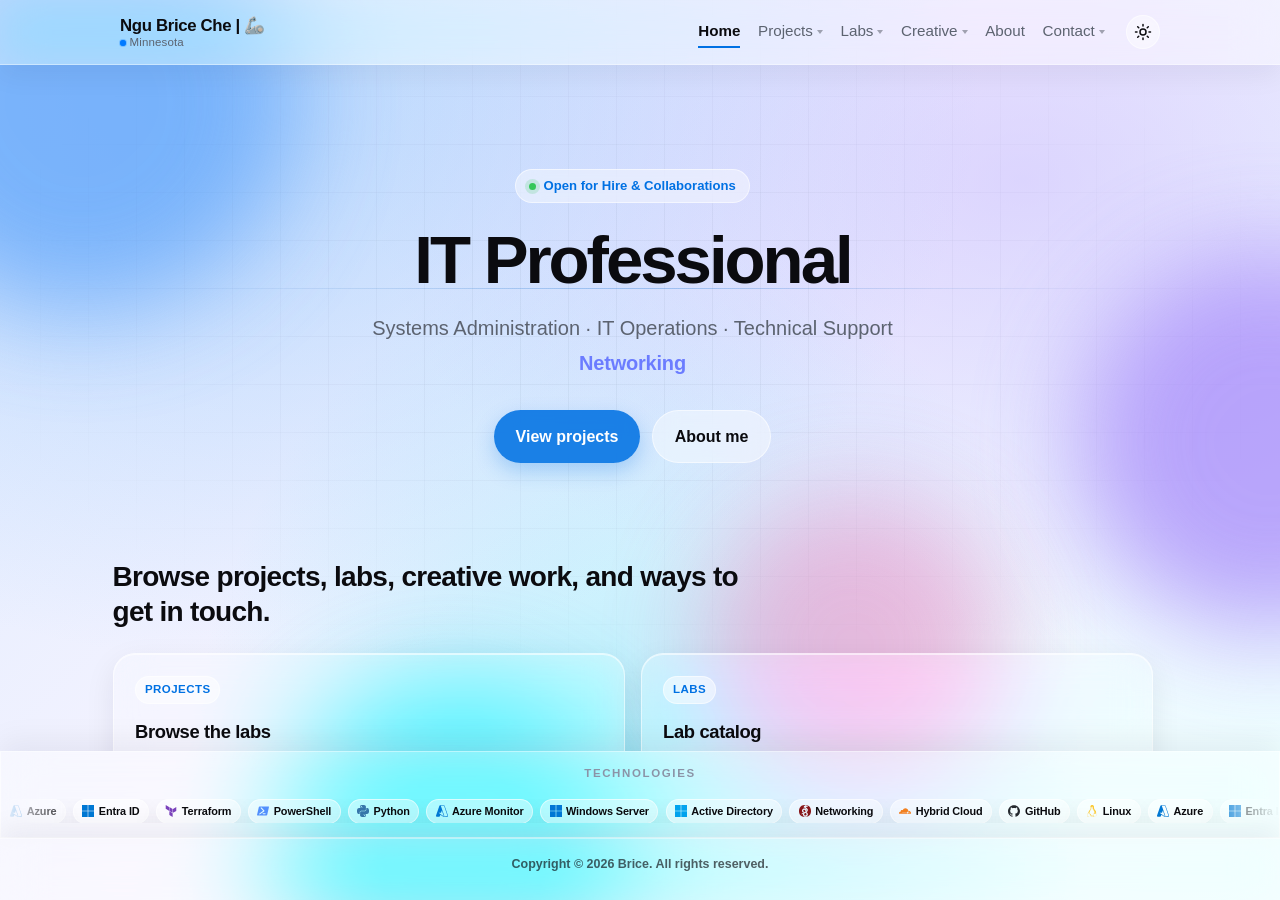
==== commit 02860cd9: "Publish the desktop glass portfolio mockup. Home browse cards sit above Experience. Creative is a si" ====
--- a/index.html
+++ b/index.html
@@ -3,7 +3,7 @@
 <head>
   <meta charset="UTF-8" />
   <meta name="viewport" content="width=device-width, initial-scale=1" />
-  <title>Ngu Brice Che — Home</title>
+  <title>Ngu Brice Che | 🦾 — Home</title>
   <link rel="icon" href="assets/favicon.svg" type="image/svg+xml" />
   <link rel="stylesheet" href="css/site.css" />
   <script>
@@ -94,7 +94,7 @@
       <div class="eyebrow"><span class="dot" aria-hidden="true"></span> Open for Hire &amp; Collaborations</div>
       <h1>IT Professional</h1>
             <p class="subtitle">
-        <span class="subtitle-static">Systems Administration · IT Operations · Technical Support ·</span>
+        <span class="subtitle-static">Systems Administration · IT Operations · Technical Support</span>
         <span class="subtitle-rotate-wrap">
           <span class="subtitle-rotate" data-skill-rotate data-skills='["Networking", "Cloud", "Azure", "Identity", "Automation", "PowerShell", "Terraform", "Hybrid Cloud", "Active Directory", "Entra ID", "Infrastructure", "Cybersecurity"]'>Networking</span>
         </span>
@@ -106,6 +106,39 @@
     </section>
 
 
+    <section class="block wrap">
+      <div class="section-head section-head--solo">
+        <h2 class="section-lead">Browse projects, labs, creative work, and ways to get in touch.</h2>
+      </div>
+      <div class="grid">
+        <a class="card card-hit" href="projects.html">
+          <span class="tag">Projects</span>
+          <h3>Browse the labs</h3>
+          <p>Open an offline GitHub-style file browser for snapshotted repositories.</p>
+        </a>
+        <a class="card card-hit" href="labs.html">
+          <span class="tag">Labs</span>
+          <h3>Lab catalog</h3>
+          <p>Short cards for each PORTFOLIO / LAB repo with what it demonstrates.</p>
+        </a>
+        <a class="card card-hit" href="about.html">
+          <span class="tag">About</span>
+          <h3>Professional story</h3>
+          <p>IT foundation, supporting cloud/identity skills, and cybersecurity direction.</p>
+        </a>
+        <a class="card card-hit" href="creative.html">
+          <span class="tag">Creative</span>
+          <h3>Video, photos, resumes</h3>
+          <p>Extra capabilities — editing, documentation, and content — that sit beside the IT work.</p>
+        </a>
+        <a class="card card-hit" href="contact.html">
+          <span class="tag">Contact</span>
+          <h3>Get in touch</h3>
+          <p>Career, technical projects, or lab collaboration.</p>
+        </a>
+      </div>
+    </section>
+
     <section class="block wrap" id="experience" aria-labelledby="experience-heading">
       <div class="section-head">
         <h2 id="experience-heading">Experience</h2>
@@ -155,44 +188,7 @@
       </ol>
     </section>
 
-    <section class="block wrap">
-      <div class="section-head">
-        <h2>Where to go</h2>
-        <p>Browse projects, labs, creative work, and ways to get in touch.</p>
-      </div>
-      <div class="grid">
-        <article class="card">
-          <span class="tag">Projects</span>
-          <h3>Browse the labs</h3>
-          <p>Open an offline GitHub-style file browser for snapshotted repositories.</p>
-          <a class="card-link" href="projects.html">Go to Projects →</a>
-        </article>
-        <article class="card">
-          <span class="tag">Labs</span>
-          <h3>Lab catalog</h3>
-          <p>Short cards for each PORTFOLIO / LAB repo with what it demonstrates.</p>
-          <a class="card-link" href="labs.html">Go to Labs →</a>
-        </article>
-        <article class="card">
-          <span class="tag">About</span>
-          <h3>Professional story</h3>
-          <p>IT foundation, supporting cloud/identity skills, and cybersecurity direction.</p>
-          <a class="card-link" href="about.html">Go to About →</a>
-        </article>
-        <article class="card">
-          <span class="tag">Creative</span>
-          <h3>Video, photos, resumes</h3>
-          <p>Extra capabilities — editing, documentation, and content — that sit beside the IT work.</p>
-          <a class="card-link" href="creative.html">Go to Creative →</a>
-        </article>
-        <article class="card">
-          <span class="tag">Contact</span>
-          <h3>Get in touch</h3>
-          <p>Career, technical projects, or lab collaboration.</p>
-          <a class="card-link" href="contact.html">Go to Contact →</a>
-        </article>
-      </div>
-    </section>
+    
   </main>
 
     <section class="tech-ticker" aria-label="Platforms and technologies">
--- a/css/site.css
+++ b/css/site.css
@@ -2898,3 +2898,176 @@
 details.creative-card[open] .creative-summary h3 {
   color: var(--text);
 }
+
+
+.lede p {
+  margin: 0 0 0.85rem;
+  max-width: 42rem;
+  color: inherit;
+  font-size: inherit;
+  line-height: inherit;
+}
+.lede p:last-child {
+  margin-bottom: 0;
+}
+
+
+/* Clickable destination cards (Home “browse” grid) */
+a.card.card-hit {
+  display: block;
+  color: inherit;
+  text-decoration: none;
+  cursor: pointer;
+}
+a.card.card-hit:hover {
+  transform: translateY(-4px);
+  box-shadow: 0 16px 40px rgba(15, 23, 42, 0.12);
+}
+a.card.card-hit p {
+  margin-bottom: 0;
+}
+.section-head--solo {
+  margin-bottom: 1.5rem;
+}
+.section-head .section-lead {
+  margin: 0;
+  max-width: 42rem;
+  font-size: clamp(1.35rem, 2.6vw, 1.75rem);
+  font-weight: 750;
+  letter-spacing: -0.025em;
+  line-height: 1.25;
+  color: var(--text);
+}
+
+
+/* AI-Assisted Workflows — interactive tool cards */
+.ai-intro {
+  margin: 0 0 1rem;
+  color: var(--muted);
+  font-size: 0.98rem;
+  line-height: 1.55;
+  max-width: 44rem;
+}
+.ai-tool-grid {
+  display: grid;
+  grid-template-columns: repeat(3, minmax(0, 1fr));
+  gap: 0.75rem;
+  margin-top: 0.35rem;
+}
+@media (max-width: 900px) {
+  .ai-tool-grid { grid-template-columns: repeat(2, minmax(0, 1fr)); }
+}
+@media (max-width: 560px) {
+  .ai-tool-grid { grid-template-columns: 1fr; }
+}
+a.ai-tool-card {
+  display: flex;
+  flex-direction: column;
+  gap: 0.45rem;
+  padding: 0.95rem 1rem;
+  border-radius: 16px;
+  border: 1px solid var(--line);
+  background: color-mix(in srgb, var(--card) 88%, transparent);
+  box-shadow: 0 1px 0 rgba(15, 23, 42, 0.04);
+  text-decoration: none;
+  color: inherit;
+  transition: transform 180ms ease, box-shadow 180ms ease, border-color 180ms ease, background 180ms ease;
+}
+a.ai-tool-card:hover,
+a.ai-tool-card:focus-visible {
+  transform: translateY(-3px);
+  border-color: color-mix(in srgb, var(--blue) 45%, var(--line));
+  box-shadow: 0 12px 28px rgba(15, 23, 42, 0.1);
+  outline: none;
+}
+a.ai-tool-card:focus-visible {
+  box-shadow: 0 0 0 3px color-mix(in srgb, var(--blue) 35%, transparent), 0 12px 28px rgba(15, 23, 42, 0.1);
+}
+.ai-tool-top {
+  display: flex;
+  align-items: center;
+  gap: 0.55rem;
+  flex-wrap: wrap;
+}
+.ai-tool-logo {
+  width: 28px;
+  height: 28px;
+  border-radius: 8px;
+  flex-shrink: 0;
+  object-fit: cover;
+}
+.ai-tool-name {
+  font-weight: 700;
+  font-size: 0.95rem;
+  letter-spacing: -0.01em;
+}
+.ai-tool-badge {
+  margin-left: auto;
+  font-size: 0.65rem;
+  font-weight: 700;
+  letter-spacing: 0.04em;
+  text-transform: uppercase;
+  color: #92400e;
+  background: #fef3c7;
+  border-radius: 999px;
+  padding: 0.18rem 0.45rem;
+}
+html[data-theme="dark"] .ai-tool-badge {
+  color: #fde68a;
+  background: rgba(146, 64, 14, 0.35);
+}
+.ai-tool-desc {
+  margin: 0;
+  font-size: 0.86rem;
+  line-height: 1.45;
+  color: var(--muted);
+}
+.ai-tool-examples {
+  margin: 0;
+  font-size: 0.78rem;
+  line-height: 1.4;
+  color: color-mix(in srgb, var(--muted) 85%, var(--text));
+}
+.ai-tool-examples span {
+  font-weight: 700;
+  color: var(--text);
+  margin-right: 0.2rem;
+}
+a.ai-tool-card.is-exploring {
+  border-style: dashed;
+}
+@media (prefers-reduced-motion: reduce) {
+  a.ai-tool-card { transition: none; }
+  a.ai-tool-card:hover,
+  a.ai-tool-card:focus-visible { transform: none; }
+}
+
+/* Creative list view — single column, expand down */
+.grid.creative-grid,
+.creative-grid {
+  display: flex !important;
+  flex-direction: column !important;
+  grid-template-columns: none !important;
+  gap: 1rem;
+  max-width: 44rem;
+  margin-inline: auto;
+  width: 100%;
+}
+details.creative-card.card {
+  width: 100%;
+  display: block;
+}
+.creative-summary {
+  display: flex;
+  flex-direction: column;
+  align-items: flex-start;
+  gap: 0.65rem;
+}
+.creative-more {
+  display: block;
+  width: 100%;
+}
+/* AI tool cards stay a nested responsive grid inside the expanded card */
+.ai-tool-grid {
+  max-width: 100%;
+}
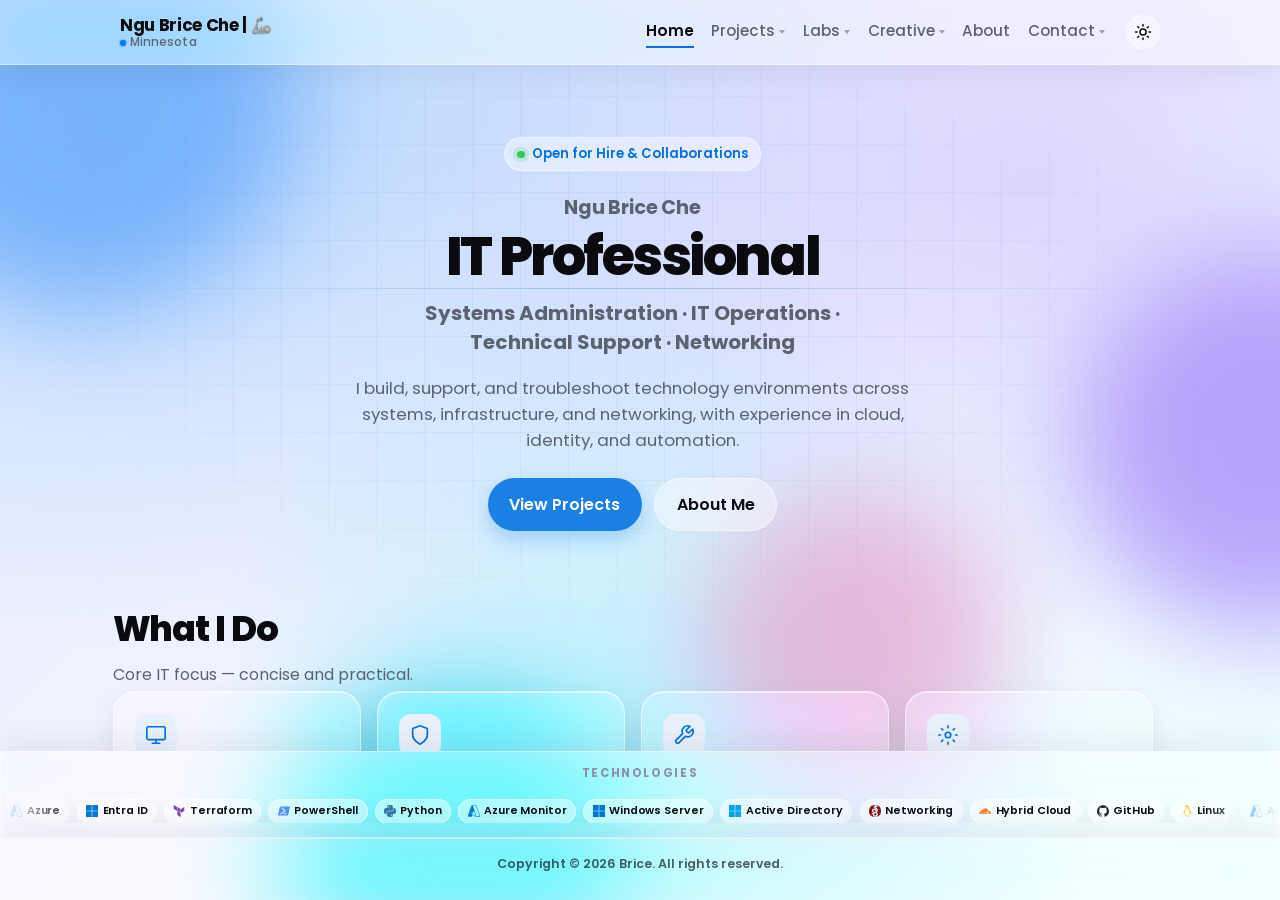
==== commit c086d8fa: "Publish PO: calmer motion, Poppins site-wide, hero centering, nav/contact fixes - Add js/motion.js a" ====
--- a/index.html
+++ b/index.html
@@ -4,7 +4,11 @@
   <meta charset="UTF-8" />
   <meta name="viewport" content="width=device-width, initial-scale=1" />
   <title>Ngu Brice Che | 🦾 — Home</title>
+  <meta name="description" content="IT Professional — Systems Administration, IT Operations, Technical Support, and Networking. Portfolio of Ngu Brice Che." />
   <link rel="icon" href="assets/favicon.svg" type="image/svg+xml" />
+  <link rel="preconnect" href="https://fonts.googleapis.com" />
+  <link rel="preconnect" href="https://fonts.gstatic.com" crossorigin />
+  <link rel="stylesheet" href="https://fonts.googleapis.com/css2?family=Poppins:wght@400;500;600;700&amp;display=swap" />
   <link rel="stylesheet" href="css/site.css" />
   <script>
     (function () {
@@ -17,17 +21,17 @@
   </script>
 </head>
 <body class="glass-po">
-    <div class="anim-bg" aria-hidden="true">
+  <div class="anim-bg" aria-hidden="true">
     <div class="blob b1"></div>
     <div class="blob b2"></div>
     <div class="blob b3"></div>
     <div class="blob b4"></div>
   </div>
-<header>
+  <header>
     <div class="wrap nav">
       <div class="brand">
         <a class="brand-name" href="index.html">Ngu Brice Che | 🦾</a>
-        <a class="brand-loc" href="https://maps.apple.com/?q=Minnesota" target="_blank" rel="noopener noreferrer"><span class="loc-pin" aria-hidden="true"></span><span class="brand-loc-text">Minnesota</span></a>
+        <a class="brand-loc" href="https://maps.apple.com/?q=Ramsey%2C%20Minnesota" target="_blank" rel="noopener noreferrer"><span class="loc-pin" aria-hidden="true"></span><span class="brand-loc-text">Minnesota</span></a>
       </div>
       <nav class="nav-links" aria-label="Primary">
         <a href="index.html" data-nav="home">Home</a>
@@ -89,109 +93,149 @@
       </nav>
     </div>
   </header>
-  <main class="page" id="top">
-    <section class="hero wrap">
+
+  <main class="page home-hub" id="top">
+    <section class="hero wrap home-hero">
       <div class="eyebrow"><span class="dot" aria-hidden="true"></span> Open for Hire &amp; Collaborations</div>
+      <p class="hero-name">Ngu Brice Che</p>
       <h1>IT Professional</h1>
-            <p class="subtitle">
-        <span class="subtitle-static">Systems Administration · IT Operations · Technical Support</span>
-        <span class="subtitle-rotate-wrap">
-          <span class="subtitle-rotate" data-skill-rotate data-skills='["Networking", "Cloud", "Azure", "Identity", "Automation", "PowerShell", "Terraform", "Hybrid Cloud", "Active Directory", "Entra ID", "Infrastructure", "Cybersecurity"]'>Networking</span>
-        </span>
-      </p>
+      <p class="subtitle home-focus"><span class="focus-item">Systems Administration</span> · <span class="focus-item">IT Operations</span> · <span class="focus-item">Technical Support</span> · <span class="focus-item">Networking</span></p>
+      <p class="home-intro">I build, support, and troubleshoot technology environments across systems, infrastructure, and networking, with experience in cloud, identity, and automation.</p>
       <div class="actions">
-        <a class="btn btn-primary" href="projects.html">View projects</a>
-        <a class="btn btn-secondary" href="about.html">About me</a>
-      </div>
-    </section>
-
-
-    <section class="block wrap">
-      <div class="section-head section-head--solo">
-        <h2 class="section-lead">Browse projects, labs, creative work, and ways to get in touch.</h2>
-      </div>
-      <div class="grid">
-        <a class="card card-hit" href="projects.html">
-          <span class="tag">Projects</span>
-          <h3>Browse the labs</h3>
-          <p>Open an offline GitHub-style file browser for snapshotted repositories.</p>
-        </a>
-        <a class="card card-hit" href="labs.html">
-          <span class="tag">Labs</span>
-          <h3>Lab catalog</h3>
-          <p>Short cards for each PORTFOLIO / LAB repo with what it demonstrates.</p>
-        </a>
-        <a class="card card-hit" href="about.html">
-          <span class="tag">About</span>
-          <h3>Professional story</h3>
-          <p>IT foundation, supporting cloud/identity skills, and cybersecurity direction.</p>
-        </a>
-        <a class="card card-hit" href="creative.html">
+        <a class="btn btn-primary" href="projects.html">View Projects</a>
+        <a class="btn btn-secondary" href="about.html">About Me</a>
+      </div>
+    </section>
+
+    <section class="block wrap" id="what-i-do" aria-labelledby="what-heading">
+      <div class="section-head">
+        <h2 id="what-heading">What I Do</h2>
+        <p>Core IT focus — concise and practical.</p>
+      </div>
+      <div class="grid home-do-grid">
+        <article class="card home-do-card">
+          <div class="home-do-icon" aria-hidden="true">
+            <svg viewBox="0 0 24 24" width="22" height="22" fill="none" stroke="currentColor" stroke-width="1.8" stroke-linecap="round" stroke-linejoin="round"><rect x="2" y="3" width="20" height="14" rx="2"/><path d="M8 21h8M12 17v4"/></svg>
+          </div>
+          <h3>Systems Administration</h3>
+          <p>Windows Server, Active Directory, identity, and hybrid infrastructure foundations.</p>
+        </article>
+        <article class="card home-do-card">
+          <div class="home-do-icon" aria-hidden="true">
+            <svg viewBox="0 0 24 24" width="22" height="22" fill="none" stroke="currentColor" stroke-width="1.8" stroke-linecap="round" stroke-linejoin="round"><path d="M12 22s8-4 8-10V5l-8-3-8 3v7c0 6 8 10 8 10z"/></svg>
+          </div>
+          <h3>IT Operations</h3>
+          <p>Reliable day-to-day operations, monitoring habits, and SLA-minded follow-through.</p>
+        </article>
+        <article class="card home-do-card">
+          <div class="home-do-icon" aria-hidden="true">
+            <svg viewBox="0 0 24 24" width="22" height="22" fill="none" stroke="currentColor" stroke-width="1.8" stroke-linecap="round" stroke-linejoin="round"><path d="M14.7 6.3a1 1 0 0 0 0 1.4l1.6 1.6a1 1 0 0 0 1.4 0l3.77-3.77a6 6 0 0 1-7.94 7.94l-6.91 6.91a2.12 2.12 0 0 1-3-3l6.91-6.91a6 6 0 0 1 7.94-7.94l-3.76 3.76z"/></svg>
+          </div>
+          <h3>Technical Support</h3>
+          <p>Tier-style troubleshooting that keeps people productive and systems stable.</p>
+        </article>
+        <article class="card home-do-card">
+          <div class="home-do-icon" aria-hidden="true">
+            <svg viewBox="0 0 24 24" width="22" height="22" fill="none" stroke="currentColor" stroke-width="1.8" stroke-linecap="round" stroke-linejoin="round"><circle cx="12" cy="12" r="3"/><path d="M12 2v2M12 20v2M4.93 4.93l1.41 1.41M17.66 17.66l1.41 1.41M2 12h2M20 12h2M4.93 19.07l1.41-1.41M17.66 6.34l1.41-1.41"/></svg>
+          </div>
+          <h3>Networking</h3>
+          <p>Segmentation, connectivity patterns, and lab-built infrastructure design notes.</p>
+        </article>
+      </div>
+    </section>
+
+    <section class="block wrap" id="featured" aria-labelledby="featured-heading">
+      <div class="section-head">
+        <h2 id="featured-heading">Featured Work</h2>
+        <p>A few PORTFOLIO / LAB highlights — open Projects or Labs for the full set.</p>
+      </div>
+      <div class="grid home-featured-grid">
+        <a class="card card-hit home-feature-card" href="projects.html?repo=CloudProjects">
+          <img class="home-feature-img" src="assets/previews/CloudProjects.png" alt="" width="640" height="400" loading="lazy" />
+          <div class="home-feature-body">
+            <span class="tag">Project</span>
+            <h3>Network upgrade lab</h3>
+            <p>Segmented business network design with UniFi, VLANs, and OT isolation.</p>
+          </div>
+        </a>
+        <a class="card card-hit home-feature-card" href="projects.html?repo=Multi-Region-Azure-Hybrid-Infrastructure-Zero-Trust-Identity">
+          <img class="home-feature-img" src="assets/previews/Multi-Region-Azure-Hybrid-Infrastructure-Zero-Trust-Identity.png" alt="" width="640" height="400" loading="lazy" />
+          <div class="home-feature-body">
+            <span class="tag">Project</span>
+            <h3>Multi-region Azure hybrid lab</h3>
+            <p>Terraform lab for multi-region Azure networking with hybrid connectivity and identity-minded access.</p>
+          </div>
+        </a>
+        <a class="card card-hit home-feature-card" href="projects.html?repo=entra-hybrid-proof">
+          <img class="home-feature-img" src="assets/previews/entra-hybrid-proof.png" alt="" width="640" height="400" loading="lazy" />
+          <div class="home-feature-body">
+            <span class="tag">Lab</span>
+            <h3>Entra identity pack</h3>
+            <p>Entra ID + hybrid identity pack: Conditional Access, PIM, group access, and JML scripts.</p>
+          </div>
+        </a>
+      </div>
+      <div class="actions home-section-actions">
+        <a class="btn btn-secondary" href="projects.html">All projects</a>
+        <a class="btn btn-secondary" href="labs.html">Labs catalog</a>
+      </div>
+    </section>
+
+    <section class="block wrap" id="career" aria-labelledby="career-heading">
+      <div class="section-head">
+        <h2 id="career-heading">Career Snapshot</h2>
+        <p>A short overview — full roles and details are on About.</p>
+      </div>
+      <div class="card home-snapshot">
+        <p>I’m an IT professional in Minnesota with a path through technical support, systems administration, workforce operations, and client support — including work at <strong>MTN Cameroon</strong>, <strong>nVent HOFFMAN</strong>, <strong>WTW</strong>, <strong>Foundever</strong>, and <strong>Roundel (Target)</strong>.</p>
+        <p>That background built a foundation in Tier 2/3 support, identity and access, hybrid infrastructure, troubleshooting, and SLA-focused operations — with Azure, Entra ID / Active Directory, Terraform, PowerShell, and Python as supporting skills.</p>
+        <div class="actions home-section-actions">
+          <a class="btn btn-primary" href="about.html">Read About</a>
+        </div>
+      </div>
+    </section>
+
+    <section class="block wrap" id="beyond" aria-labelledby="beyond-heading">
+      <div class="section-head">
+        <h2 id="beyond-heading">Beyond IT</h2>
+        <p>Creative and AI-assisted work that complements — not replaces — the IT focus.</p>
+      </div>
+      <div class="grid home-beyond-grid">
+        <a class="card card-hit home-beyond-card" href="creative.html#video-editing">
           <span class="tag">Creative</span>
-          <h3>Video, photos, resumes</h3>
-          <p>Extra capabilities — editing, documentation, and content — that sit beside the IT work.</p>
-        </a>
-        <a class="card card-hit" href="contact.html">
-          <span class="tag">Contact</span>
-          <h3>Get in touch</h3>
-          <p>Career, technical projects, or lab collaboration.</p>
-        </a>
-      </div>
-    </section>
-
-    <section class="block wrap" id="experience" aria-labelledby="experience-heading">
-      <div class="section-head">
-        <h2 id="experience-heading">Experience</h2>
-        <p>Companies and roles — same timeline shape as LinkedIn.</p>
-      </div>
-      <ol class="experience-list">
-        <li class="experience-item">
-          <img class="experience-logo" src="assets/companies/roundel-fav.png" width="48" height="48" alt="Roundel logo" />
-          <div class="experience-body">
-            <h3 class="experience-title">Client Technical Support Specialist</h3>
-            <p class="experience-company">Roundel · Target Corporation</p>
-            <p class="experience-meta"><time datetime="2025-10">Oct 2025</time> – <time datetime="2026-01">Jan 2026</time> · Minneapolis, MN</p>
-          </div>
-        </li>
-        <li class="experience-item">
-          <img class="experience-logo" src="assets/companies/foundever-fav.png" width="48" height="48" alt="Foundever logo" />
-          <div class="experience-body">
-            <h3 class="experience-title">Chat &amp; Phone Technical Customer Service</h3>
-            <p class="experience-company">Foundever</p>
-            <p class="experience-meta"><time datetime="2025-03">Mar 2025</time> – <time datetime="2025-04">Apr 2025</time> · United States</p>
-          </div>
-        </li>
-        <li class="experience-item">
-          <img class="experience-logo" src="assets/companies/wtwco-fav.png" width="48" height="48" alt="WTW logo" />
-          <div class="experience-body">
-            <h3 class="experience-title">Workforce Management Analyst (Real Time Analyst)</h3>
-            <p class="experience-company">WTW (Willis Towers Watson)</p>
-            <p class="experience-meta"><time datetime="2022-08">Aug 2022</time> – <time datetime="2024-12">Dec 2024</time> · Bloomington, MN</p>
-          </div>
-        </li>
-        <li class="experience-item">
-          <img class="experience-logo" src="assets/companies/nvent-fav.png" width="48" height="48" alt="nVent logo" />
-          <div class="experience-body">
-            <h3 class="experience-title">System Administrator</h3>
-            <p class="experience-company">nVent HOFFMAN</p>
-            <p class="experience-meta"><time datetime="2021-03">Mar 2021</time> – <time datetime="2022-08">Aug 2022</time> · Anoka, MN</p>
-          </div>
-        </li>
-        <li class="experience-item">
-          <img class="experience-logo" src="assets/companies/mtn-fav.png" width="48" height="48" alt="MTN logo" />
-          <div class="experience-body">
-            <h3 class="experience-title">IT Support Specialist</h3>
-            <p class="experience-company">MTN Cameroon</p>
-            <p class="experience-meta"><time datetime="2016-09">Sep 2016</time> – <time datetime="2021-02">Feb 2021</time> · Bamenda, Cameroon</p>
-          </div>
-        </li>
-      </ol>
-    </section>
-
-    
+          <h3>Video &amp; photo</h3>
+          <p>Editing clips, screen demos, and photos for clear communication.</p>
+        </a>
+        <a class="card card-hit home-beyond-card" href="creative.html#resume-design">
+          <span class="tag">Creative</span>
+          <h3>Docs &amp; resumes</h3>
+          <p>Resume design and technical documentation alongside IT delivery.</p>
+        </a>
+        <a class="card card-hit home-beyond-card" href="creative.html#ai-assisted-workflows">
+          <span class="tag">AI</span>
+          <h3>AI-assisted workflows</h3>
+          <p>Using AI for research and drafting — with human review before anything ships.</p>
+        </a>
+      </div>
+      <div class="actions home-section-actions">
+        <a class="btn btn-secondary" href="creative.html">Explore Creative</a>
+      </div>
+    </section>
+
+    <section class="block wrap home-connect" id="connect" aria-labelledby="connect-heading">
+      <div class="section-head">
+        <h2 id="connect-heading">Let’s Connect</h2>
+        <p>Open to IT roles, technical projects, and lab collaboration.</p>
+      </div>
+      <div class="actions home-connect-actions">
+        <a class="btn btn-primary" href="contact.html">Contact</a>
+        <a class="btn btn-secondary" href="https://www.linkedin.com/in/ngubriceche" target="_blank" rel="noopener noreferrer">LinkedIn</a>
+        <a class="btn btn-secondary" href="https://github.com/supbrice" target="_blank" rel="noopener noreferrer">GitHub</a>
+      </div>
+    </section>
   </main>
 
-    <section class="tech-ticker" aria-label="Platforms and technologies">
+  <section class="tech-ticker" aria-label="Platforms and technologies">
     <div class="ticker-label">Technologies</div>
     <div class="ticker-viewport">
       <div class="ticker-track">
@@ -210,29 +254,30 @@
           <a class="tech-pill tech-linux" href="https://www.kernel.org/" target="_blank" rel="noopener noreferrer"><img class="tech-icon" src="assets/tech/linux.svg" alt="" width="12" height="12" /><span>Linux</span></a>
         </div>
         <div class="ticker-group" aria-hidden="true">
-          <a class="tech-pill tech-azure" href="https://azure.microsoft.com/" target="_blank" rel="noopener noreferrer"><img class="tech-icon" src="assets/tech/azure.svg" alt="" width="12" height="12" /><span>Azure</span></a>
-          <a class="tech-pill tech-entra" href="https://www.microsoft.com/security/business/microsoft-entra" target="_blank" rel="noopener noreferrer"><img class="tech-icon" src="assets/tech/entra.svg" alt="" width="12" height="12" /><span>Entra ID</span></a>
-          <a class="tech-pill tech-terraform" href="https://www.terraform.io/" target="_blank" rel="noopener noreferrer"><img class="tech-icon" src="assets/tech/terraform.svg" alt="" width="12" height="12" /><span>Terraform</span></a>
-          <a class="tech-pill tech-powershell" href="https://learn.microsoft.com/powershell/" target="_blank" rel="noopener noreferrer"><img class="tech-icon" src="assets/tech/powershell.svg" alt="" width="12" height="12" /><span>PowerShell</span></a>
-          <a class="tech-pill tech-python" href="https://www.python.org/" target="_blank" rel="noopener noreferrer"><img class="tech-icon" src="assets/tech/python.svg" alt="" width="12" height="12" /><span>Python</span></a>
-          <a class="tech-pill tech-azure" href="https://azure.microsoft.com/products/monitor/" target="_blank" rel="noopener noreferrer"><img class="tech-icon" src="assets/tech/azure-monitor.svg" alt="" width="12" height="12" /><span>Azure Monitor</span></a>
-          <a class="tech-pill tech-windows" href="https://www.microsoft.com/windows-server" target="_blank" rel="noopener noreferrer"><img class="tech-icon" src="assets/tech/windows-server.svg" alt="" width="12" height="12" /><span>Windows Server</span></a>
-          <a class="tech-pill tech-ad" href="https://learn.microsoft.com/windows-server/identity/ad-ds/get-started/virtual-dc/active-directory-domain-services-overview" target="_blank" rel="noopener noreferrer"><img class="tech-icon" src="assets/tech/active-directory.svg" alt="" width="12" height="12" /><span>Active Directory</span></a>
-          <a class="tech-pill tech-net" href="https://learn.microsoft.com/windows-server/networking/networking" target="_blank" rel="noopener noreferrer"><img class="tech-icon" src="assets/tech/networking.svg" alt="" width="12" height="12" /><span>Networking</span></a>
-          <a class="tech-pill tech-hybrid" href="https://azure.microsoft.com/solutions/hybrid-cloud-app/" target="_blank" rel="noopener noreferrer"><img class="tech-icon" src="assets/tech/hybrid-cloud.svg" alt="" width="12" height="12" /><span>Hybrid Cloud</span></a>
-          <a class="tech-pill tech-github" href="https://github.com/" target="_blank" rel="noopener noreferrer"><img class="tech-icon" src="assets/tech/github.svg" alt="" width="12" height="12" /><span>GitHub</span></a>
-          <a class="tech-pill tech-linux" href="https://www.kernel.org/" target="_blank" rel="noopener noreferrer"><img class="tech-icon" src="assets/tech/linux.svg" alt="" width="12" height="12" /><span>Linux</span></a>
+          <a class="tech-pill tech-azure" href="https://azure.microsoft.com/" tabindex="-1"><img class="tech-icon" src="assets/tech/azure.svg" alt="" width="12" height="12" /><span>Azure</span></a>
+          <a class="tech-pill tech-entra" href="https://www.microsoft.com/security/business/microsoft-entra" tabindex="-1"><img class="tech-icon" src="assets/tech/entra.svg" alt="" width="12" height="12" /><span>Entra ID</span></a>
+          <a class="tech-pill tech-terraform" href="https://www.terraform.io/" tabindex="-1"><img class="tech-icon" src="assets/tech/terraform.svg" alt="" width="12" height="12" /><span>Terraform</span></a>
+          <a class="tech-pill tech-powershell" href="https://learn.microsoft.com/powershell/" tabindex="-1"><img class="tech-icon" src="assets/tech/powershell.svg" alt="" width="12" height="12" /><span>PowerShell</span></a>
+          <a class="tech-pill tech-python" href="https://www.python.org/" tabindex="-1"><img class="tech-icon" src="assets/tech/python.svg" alt="" width="12" height="12" /><span>Python</span></a>
+          <a class="tech-pill tech-azure" href="https://azure.microsoft.com/products/monitor/" tabindex="-1"><img class="tech-icon" src="assets/tech/azure-monitor.svg" alt="" width="12" height="12" /><span>Azure Monitor</span></a>
+          <a class="tech-pill tech-windows" href="https://www.microsoft.com/windows-server" tabindex="-1"><img class="tech-icon" src="assets/tech/windows-server.svg" alt="" width="12" height="12" /><span>Windows Server</span></a>
+          <a class="tech-pill tech-ad" href="https://learn.microsoft.com/windows-server/identity/ad-ds/get-started/virtual-dc/active-directory-domain-services-overview" tabindex="-1"><img class="tech-icon" src="assets/tech/active-directory.svg" alt="" width="12" height="12" /><span>Active Directory</span></a>
+          <a class="tech-pill tech-net" href="https://learn.microsoft.com/windows-server/networking/networking" tabindex="-1"><img class="tech-icon" src="assets/tech/networking.svg" alt="" width="12" height="12" /><span>Networking</span></a>
+          <a class="tech-pill tech-hybrid" href="https://azure.microsoft.com/solutions/hybrid-cloud-app/" tabindex="-1"><img class="tech-icon" src="assets/tech/hybrid-cloud.svg" alt="" width="12" height="12" /><span>Hybrid Cloud</span></a>
+          <a class="tech-pill tech-github" href="https://github.com/" tabindex="-1"><img class="tech-icon" src="assets/tech/github.svg" alt="" width="12" height="12" /><span>GitHub</span></a>
+          <a class="tech-pill tech-linux" href="https://www.kernel.org/" tabindex="-1"><img class="tech-icon" src="assets/tech/linux.svg" alt="" width="12" height="12" /><span>Linux</span></a>
         </div>
       </div>
     </div>
   </section>
+
   <footer class="site-footer">
     <div class="wrap">
       <p class="copyright">Copyright © 2026 Brice. All rights reserved.</p>
     </div>
   </footer>
   <script src="js/theme.js"></script>
-  <script src="js/skill-rotate.js"></script>
   <script src="js/nav.js"></script>
+  <script src="js/motion.js"></script>
 </body>
 </html>
--- a/css/site.css
+++ b/css/site.css
@@ -145,7 +145,7 @@
 
 body {
   margin: 0;
-  font-family: -apple-system, BlinkMacSystemFont, "SF Pro Text", "SF Pro Display", "Helvetica Neue", Helvetica, Arial, sans-serif;
+  font-family: var(--font-sans);
   color: var(--text);
   background: var(--bg);
   line-height: 1.5;
@@ -688,7 +688,7 @@
 
 .file-body.empty {
   color: var(--muted);
-  font-family: -apple-system, BlinkMacSystemFont, "SF Pro Text", "SF Pro Display", "Helvetica Neue", Helvetica, Arial, sans-serif;
+  font-family: var(--font-sans);
   font-size: 0.95rem;
 }
 
@@ -2447,15 +2447,21 @@
   filter: blur(2px);
 }
 .subtitle-rotate.is-in {
-  animation: skill-rotate-in 420ms ease both;
+  animation: skill-rotate-in 420ms cubic-bezier(0.34, 1.3, 0.64, 1) both;
 }
 @keyframes skill-rotate-in {
-  from {
+  0% {
     opacity: 0;
     transform: translateY(-0.4em);
     filter: blur(2px);
   }
-  to {
+  55% {
+    opacity: 1;
+    transform: translateY(0.08em);
+    filter: blur(0);
+  }
+  78% { transform: translateY(-0.04em); }
+  100% {
     opacity: 1;
     transform: translateY(0);
     filter: blur(0);
@@ -3071,3 +3077,719 @@
 .ai-tool-grid {
   max-width: 100%;
 }
+
+
+.prose h2 {
+  margin: 1.75rem 0 0.65rem;
+  font-size: 1.25rem;
+  font-weight: 750;
+  letter-spacing: -0.02em;
+}
+.prose h2:first-child { margin-top: 0; }
+/* Projects case-study redesign */
+
+/* Projects case-study redesign */
+.page-projects .lede-support {
+  margin: 0.75rem auto 0;
+  max-width: 42rem;
+  color: var(--muted);
+  font-size: 1.02rem;
+  line-height: 1.55;
+}
+.projects-vs-labs {
+  margin: 1.1rem auto 0;
+  max-width: 42rem;
+  font-size: 0.92rem;
+  color: var(--muted);
+  line-height: 1.5;
+}
+.projects-vs-labs a { color: var(--blue); font-weight: 650; }
+.project-showcase {
+  display: grid;
+  grid-template-columns: repeat(2, minmax(0, 1fr));
+  gap: 1.25rem;
+}
+@media (max-width: 860px) {
+  .project-showcase { grid-template-columns: 1fr; }
+}
+.project-card--case {
+  display: flex;
+  flex-direction: column;
+  overflow: hidden;
+  border-radius: 24px;
+  padding: 0;
+  opacity: 0;
+  transform: translateY(12px);
+  animation: projectEnter 480ms ease forwards;
+  animation-delay: var(--enter-delay, 0ms);
+  transition: transform 180ms ease, box-shadow 180ms ease;
+}
+@keyframes projectEnter {
+  60%  { opacity: 1; transform: translateY(-3px); }
+  82%  { transform: translateY(1px); }
+  to   { opacity: 1; transform: translateY(0); }
+}
+.project-card--case:hover {
+  transform: translateY(-4px);
+}
+.project-card--case .project-shot {
+  position: relative;
+  aspect-ratio: 16 / 10;
+  background: color-mix(in srgb, var(--blue) 8%, var(--panel));
+  overflow: hidden;
+}
+.project-card--case .project-shot img {
+  width: 100%;
+  height: 100%;
+  object-fit: cover;
+  display: block;
+}
+.shot-badge {
+  position: absolute;
+  top: 0.75rem;
+  left: 0.75rem;
+}
+.project-card--case .project-body {
+  padding: 1.15rem 1.25rem 1.25rem;
+  display: flex;
+  flex-direction: column;
+  gap: 0.45rem;
+  flex: 1;
+}
+.project-card--case h3 {
+  margin: 0;
+  font-size: 1.2rem;
+  letter-spacing: -0.02em;
+}
+.project-short {
+  margin: 0;
+  color: var(--muted);
+  font-size: 0.95rem;
+  line-height: 1.45;
+}
+.meta-label {
+  font-size: 0.72rem;
+  font-weight: 700;
+  letter-spacing: 0.04em;
+  text-transform: uppercase;
+  color: var(--muted);
+}
+.project-label-row { margin: 0.35rem 0 0; }
+.project-skills { display: flex; flex-wrap: wrap; gap: 0.35rem; }
+.chip-skill {
+  background: color-mix(in srgb, var(--text) 6%, transparent);
+}
+.project-card--case .project-actions {
+  margin-top: auto;
+  padding-top: 0.75rem;
+}
+.case-study-section[hidden],
+.projects-cards-section[hidden] { display: none !important; }
+.case-study-panel {
+  border-radius: 28px;
+  padding: 1.25rem 1.35rem 1.5rem;
+  background: rgba(255,255,255,0.72);
+  border: 1px solid rgba(255,255,255,0.75);
+  box-shadow: 0 18px 40px rgba(15,23,42,0.08);
+  backdrop-filter: blur(18px) saturate(160%);
+  -webkit-backdrop-filter: blur(18px) saturate(160%);
+}
+html[data-theme="dark"] .case-study-panel {
+  background: rgba(22, 28, 42, 0.62);
+  border-color: rgba(255,255,255,0.12);
+}
+.case-study-top {
+  display: flex;
+  align-items: center;
+  justify-content: space-between;
+  gap: 0.75rem;
+  margin-bottom: 1rem;
+}
+.case-study-hero {
+  display: grid;
+  grid-template-columns: minmax(0, 1.1fr) minmax(0, 1fr);
+  gap: 1.25rem;
+  margin-bottom: 1.25rem;
+}
+@media (max-width: 860px) {
+  .case-study-hero { grid-template-columns: 1fr; }
+}
+.case-study-shot {
+  border-radius: 18px;
+  overflow: hidden;
+  border: 1px solid var(--line);
+  background: var(--panel);
+}
+.case-study-shot img {
+  width: 100%;
+  display: block;
+  aspect-ratio: 16 / 10;
+  object-fit: cover;
+}
+.case-study-intro h2 {
+  margin: 0 0 0.5rem;
+  font-size: clamp(1.4rem, 2.5vw, 1.85rem);
+  letter-spacing: -0.03em;
+}
+.case-study-summary {
+  color: var(--muted);
+  line-height: 1.55;
+  margin: 0 0 0.75rem;
+}
+.case-study-actions {
+  display: flex;
+  flex-wrap: wrap;
+  gap: 0.55rem;
+  margin-top: 1rem;
+}
+.case-study-body {
+  display: grid;
+  grid-template-columns: repeat(2, minmax(0, 1fr));
+  gap: 0.85rem;
+}
+@media (max-width: 720px) {
+  .case-study-body { grid-template-columns: 1fr; }
+}
+.case-block {
+  border-radius: 16px;
+  padding: 1rem 1.05rem;
+  border: 1px solid var(--line);
+  background: color-mix(in srgb, var(--panel) 70%, transparent);
+}
+.case-block h3 {
+  margin: 0 0 0.4rem;
+  font-size: 0.78rem;
+  letter-spacing: 0.04em;
+  text-transform: uppercase;
+  color: var(--muted);
+}
+.case-block p {
+  margin: 0;
+  font-size: 0.95rem;
+  line-height: 1.5;
+}
+.files-repo-picks {
+  display: flex;
+  flex-wrap: wrap;
+  gap: 0.5rem;
+  margin: 0.75rem 0 1rem;
+}
+.files-hint {
+  color: var(--muted);
+  font-size: 0.92rem;
+}
+#explorer[hidden] { display: none !important; }
+@media (prefers-reduced-motion: reduce) {
+  .project-card--case {
+    animation: none;
+    opacity: 1;
+    transform: none;
+  }
+}
+
+/* === home-hub (local) === */
+.home-hub .home-hero {
+  padding: 4.5rem 0 3rem;
+  text-align: center;
+}
+.home-hub .hero-name {
+  margin: 0 0 0.35rem;
+  font-size: clamp(1.05rem, 2.2vw, 1.2rem);
+  font-weight: 650;
+  letter-spacing: -0.01em;
+  color: var(--muted);
+}
+.home-hub .home-hero h1 {
+  margin: 0;
+  font-size: clamp(2.35rem, 6vw, 3.4rem);
+  letter-spacing: -0.045em;
+  line-height: 1.05;
+  font-weight: 800;
+}
+.home-hub .home-focus {
+  margin: 0.85rem auto 0;
+  max-width: 40rem;
+  font-weight: 650;
+  color: var(--muted);
+}
+.home-hub .home-intro {
+  margin: 1.1rem auto 0;
+  max-width: 38rem;
+  text-align: center;
+  color: var(--muted);
+  font-size: 1.05rem;
+  line-height: 1.55;
+}
+.home-hub .home-hero .actions {
+  margin-top: 1.6rem;
+  justify-content: center;
+}
+.home-hub .section-head {
+  text-align: left;
+}
+.home-hub .section-head p {
+  margin: 0.45rem 0 0;
+  color: var(--muted);
+  max-width: 36rem;
+}
+.home-do-grid {
+  grid-template-columns: repeat(4, minmax(0, 1fr));
+  gap: 1rem;
+}
+.home-do-card {
+  height: 100%;
+}
+.home-do-card .home-do-icon {
+  width: 42px;
+  height: 42px;
+  border-radius: 12px;
+  display: grid;
+  place-items: center;
+  margin-bottom: 0.85rem;
+  color: var(--blue);
+  background: var(--blue-soft);
+}
+.home-do-card h3 {
+  margin: 0 0 0.4rem;
+  font-size: 1.05rem;
+  letter-spacing: -0.02em;
+}
+.home-do-card p {
+  margin: 0;
+  color: var(--muted);
+  font-size: 0.95rem;
+  line-height: 1.5;
+}
+.home-featured-grid {
+  grid-template-columns: repeat(3, minmax(0, 1fr));
+  gap: 1rem;
+}
+.home-feature-card {
+  padding: 0;
+  overflow: hidden;
+  display: flex;
+  flex-direction: column;
+  height: 100%;
+}
+.home-feature-img {
+  width: 100%;
+  aspect-ratio: 16 / 10;
+  object-fit: cover;
+  display: block;
+  background: color-mix(in srgb, var(--text) 6%, transparent);
+}
+.home-feature-body {
+  padding: 1rem 1.15rem 1.25rem;
+  display: flex;
+  flex-direction: column;
+  gap: 0.15rem;
+  flex: 1;
+}
+.home-feature-body h3 {
+  margin: 0.35rem 0 0.25rem;
+  font-size: 1.08rem;
+  letter-spacing: -0.02em;
+}
+.home-feature-body p {
+  margin: 0;
+  color: var(--muted);
+  font-size: 0.95rem;
+  line-height: 1.5;
+}
+.home-snapshot {
+  text-align: left;
+  padding: 1.5rem 1.5rem 1.35rem;
+}
+.home-snapshot p {
+  margin: 0 0 0.9rem;
+  color: var(--muted);
+  line-height: 1.6;
+}
+.home-snapshot p:last-of-type {
+  margin-bottom: 0;
+}
+.home-snapshot .actions {
+  margin-top: 1.2rem;
+}
+.home-beyond-grid {
+  grid-template-columns: repeat(3, minmax(0, 1fr));
+  gap: 1rem;
+}
+.home-beyond-card {
+  height: 100%;
+}
+.home-beyond-card h3 {
+  margin: 0.45rem 0 0.35rem;
+  font-size: 1.05rem;
+  letter-spacing: -0.02em;
+}
+.home-beyond-card p {
+  margin: 0;
+  color: var(--muted);
+  font-size: 0.95rem;
+  line-height: 1.5;
+}
+.home-section-actions {
+  margin-top: 1.35rem;
+  justify-content: flex-start;
+}
+.home-connect {
+  padding-bottom: 3.5rem;
+}
+.home-connect .section-head {
+  text-align: center;
+}
+.home-connect .section-head p {
+  margin-left: auto;
+  margin-right: auto;
+}
+.home-connect-actions {
+  justify-content: center;
+  flex-wrap: wrap;
+  margin-top: 0.25rem;
+}
+@media (max-width: 960px) {
+  .home-do-grid,
+  .home-featured-grid,
+  .home-beyond-grid {
+    grid-template-columns: 1fr 1fr;
+  }
+}
+@media (max-width: 640px) {
+  .home-do-grid,
+  .home-featured-grid,
+  .home-beyond-grid {
+    grid-template-columns: 1fr;
+  }
+  .home-hub .home-hero {
+    padding-top: 3rem;
+    padding-bottom: 2.25rem;
+  }
+  .home-section-actions,
+  .home-snapshot .actions {
+    justify-content: stretch;
+  }
+  .home-section-actions .btn,
+  .home-snapshot .actions .btn {
+    flex: 1 1 auto;
+    text-align: center;
+  }
+}
+@media (prefers-reduced-motion: reduce) {
+  .home-feature-card,
+  .home-do-card,
+  .home-beyond-card {
+    transition: none;
+  }
+}
+
+/* === about-split (local) === */
+.about-page .page-hero {
+  padding-bottom: 1.1rem;
+}
+.about-intro {
+  padding-bottom: 0.35rem;
+}
+.about-intro .prose {
+  max-width: none;
+}
+.about-intro .prose p {
+  margin: 0;
+  max-width: 42rem;
+}
+.about-split {
+  display: grid;
+  grid-template-columns: minmax(0, 1fr) minmax(220px, 280px);
+  column-gap: clamp(1.75rem, 4vw, 3rem);
+  row-gap: 1.75rem;
+  align-items: start;
+  isolation: isolate;
+}
+.about-copy {
+  grid-column: 1;
+  grid-row: 1;
+  min-width: 0;
+  padding-right: 0.25rem;
+  z-index: 1;
+}
+.about-timeline {
+  grid-column: 2;
+  grid-row: 1;
+  min-width: 0;
+  width: 100%;
+  max-width: 280px;
+  justify-self: end;
+  position: relative;
+  z-index: 1;
+}
+.about-copy .prose {
+  max-width: 40rem; /* keep text from running into the timeline gutter */
+}
+.about-page h2.about-col-title {
+  margin: 0 0 0.65rem;
+  font-size: 1.18rem;
+  font-weight: 750;
+  letter-spacing: -0.02em;
+  line-height: 1.25;
+  color: var(--text);
+}
+.about-copy .prose h2:not(.about-col-title) {
+  margin-top: 1.5rem;
+  font-size: 1.18rem;
+}
+.about-timeline-head {
+  margin: 0 0 0.65rem;
+}
+.about-timeline-head p {
+  margin: 0.2rem 0 0;
+  color: var(--muted);
+  font-size: 0.78rem;
+  line-height: 1.35;
+}
+.experience-body {
+  min-width: 0;
+}
+.about-timeline .experience-list {
+  gap: 0.45rem;
+}
+.about-timeline .experience-item {
+  grid-template-columns: 28px minmax(0, 1fr);
+  gap: 0.45rem 0.55rem;
+  padding: 0.55rem 0.6rem;
+  border-radius: 12px;
+}
+.about-timeline .experience-logo {
+  width: 28px;
+  height: 28px;
+  border-radius: 6px;
+  padding: 2px;
+  box-shadow: 0 0 0 2px color-mix(in srgb, var(--bg) 90%, transparent);
+}
+.about-timeline .experience-title {
+  font-size: 0.8rem;
+  line-height: 1.25;
+  margin: 0 0 0.08rem;
+}
+.about-timeline .experience-company {
+  font-size: 0.72rem;
+  margin: 0 0 0.08rem;
+}
+.about-timeline .experience-meta {
+  font-size: 0.68rem;
+  line-height: 1.3;
+}
+.experience-timeline {
+  position: relative;
+}
+.experience-timeline::before {
+  content: "";
+  position: absolute;
+  left: calc(0.6rem + 14px);
+  top: 0.7rem;
+  bottom: 0.7rem;
+  width: 2px;
+  margin-left: -1px;
+  border-radius: 2px;
+  background: color-mix(in srgb, var(--blue) 28%, var(--line));
+  pointer-events: none;
+  z-index: 0;
+}
+.experience-timeline .experience-item {
+  position: relative;
+  z-index: 1;
+}
+.about-beyond {
+  padding-top: 0.5rem;
+  clear: both;
+}
+.about-beyond .prose {
+  max-width: 42rem;
+}
+.about-beyond .prose h2 {
+  margin-top: 0;
+}
+.about-actions {
+  justify-content: flex-start;
+  margin-top: 1.75rem;
+}
+@media (max-width: 960px) {
+  .about-split {
+    grid-template-columns: 1fr;
+    column-gap: 0;
+  }
+  .about-copy,
+  .about-timeline {
+    grid-column: 1;
+    grid-row: auto;
+    max-width: none;
+    justify-self: stretch;
+    padding-right: 0;
+  }
+  .about-timeline {
+    max-width: 22rem;
+  }
+  .about-copy .prose {
+    max-width: none;
+  }
+}
+
+/* =========================================================
+   Motion pass + Poppins (2026-09-26)
+   Calm, one-time entrances; hover-only button pop; gentle
+   float on a few Creative cards. All disabled for
+   prefers-reduced-motion: reduce.
+   ========================================================= */
+:root {
+  --font-sans: "Poppins", -apple-system, BlinkMacSystemFont, "SF Pro Text", "Segoe UI", "Helvetica Neue", Helvetica, Arial, sans-serif;
+  --rv-ease: cubic-bezier(0.22, 1, 0.36, 1);
+  --pop-ease: cubic-bezier(0.34, 1.56, 0.64, 1);
+}
+body,
+button,
+input,
+select,
+textarea {
+  font-family: var(--font-sans);
+}
+
+/* 1. One-time bouncy entrance (js/motion.js adds html.rv-on + .rv) */
+html.rv-on .rv:not(.rv-in):not(.rv-done) {
+  opacity: 0;
+  transform: translateY(16px);
+}
+html.rv-on .rv.rv-in {
+  animation: rvRise 620ms var(--rv-ease) both;
+  animation-delay: var(--rv-delay, 0ms);
+}
+@keyframes rvRise {
+  0%   { opacity: 0; transform: translateY(16px); }
+  60%  { opacity: 1; transform: translateY(-3px); }
+  82%  { transform: translateY(1px); }
+  100% { opacity: 1; transform: translateY(0); }
+}
+
+/* 3. Wave emoji (auto-wrapped by js/motion.js if a 👋 is present) */
+.wave-emoji {
+  display: inline-block;
+  transform-origin: 70% 75%;
+}
+.wave-emoji.is-waving {
+  animation: waveHand 1.1s ease-in-out 2;
+}
+@keyframes waveHand {
+  0%, 60%, 100% { transform: rotate(0deg); }
+  10% { transform: rotate(14deg); }
+  20% { transform: rotate(-8deg); }
+  30% { transform: rotate(14deg); }
+  40% { transform: rotate(-4deg); }
+  50% { transform: rotate(10deg); }
+}
+
+/* 4. Buttons: hover-only pop + soft glow (no idle motion) */
+.btn,
+.contact-icon {
+  transition: transform 220ms var(--pop-ease), box-shadow 240ms ease, background 180ms ease, filter 180ms ease;
+}
+body.glass-po .btn:hover,
+body.glass-po .btn:focus-visible {
+  transform: translateY(-2px) scale(1.03);
+}
+body.glass-po .btn-primary:hover,
+body.glass-po .btn-primary:focus-visible {
+  box-shadow: 0 10px 26px rgba(0, 113, 227, 0.32), 0 0 0 4px rgba(0, 113, 227, 0.12);
+}
+body.glass-po .btn-secondary:hover,
+body.glass-po .btn-secondary:focus-visible {
+  box-shadow: 0 8px 22px rgba(15, 23, 42, 0.10), 0 0 0 4px rgba(0, 113, 227, 0.10);
+}
+body.glass-po .contact-icon:hover,
+body.glass-po .contact-icon:focus-visible {
+  transform: translateY(-2px) scale(1.03);
+  box-shadow: var(--shadow), 0 0 0 4px rgba(0, 113, 227, 0.10), 0 10px 24px rgba(0, 113, 227, 0.14);
+}
+body.glass-po .btn:active,
+body.glass-po .contact-icon:active {
+  transform: translateY(0) scale(0.98);
+}
+
+/* 5. Creative: gentle slow float on a few cards (uses `translate`, so hover transform still works) */
+.page-creative .creative-grid > details.creative-card:nth-child(1):not(.rv-in),
+.page-creative .creative-grid > details.creative-card:nth-child(4):not(.rv-in),
+.page-creative .creative-grid > details.creative-card:nth-child(5):not(.rv-in) {
+  animation: creativeFloat 7s ease-in-out 1.2s infinite;
+}
+.page-creative .creative-grid > details.creative-card:nth-child(4):not(.rv-in) {
+  animation-duration: 8s;
+  animation-delay: 2.4s;
+}
+.page-creative .creative-grid > details.creative-card:nth-child(5):not(.rv-in) {
+  animation-duration: 7.5s;
+  animation-delay: 3.4s;
+}
+.page-creative .creative-grid > details.creative-card:not(.rv-in):hover,
+.page-creative .creative-grid > details.creative-card:not(.rv-in):focus-within,
+.page-creative .creative-grid > details.creative-card:not(.rv-in)[open] {
+  animation-play-state: paused;
+}
+@keyframes creativeFloat {
+  0%, 100% { translate: 0 0; }
+  50% { translate: 0 -4px; }
+}
+
+@media (prefers-reduced-motion: reduce) {
+  html.rv-on .rv,
+  html.rv-on .rv.rv-in {
+    opacity: 1 !important;
+    transform: none !important;
+    animation: none !important;
+  }
+  .wave-emoji,
+  .wave-emoji.is-waving,
+  .subtitle-rotate.is-in,
+  .page-creative .creative-grid > details.creative-card {
+    animation: none !important;
+    translate: none !important;
+  }
+  body.glass-po .btn:hover,
+  body.glass-po .btn:focus-visible,
+  body.glass-po .btn:active,
+  body.glass-po .contact-icon:hover,
+  body.glass-po .contact-icon:focus-visible,
+  body.glass-po .contact-icon:active {
+    transform: none !important;
+  }
+}
+
+/* === Alignment fixes (2026-09-26 22:56) ===
+   Home hero "IT Professional": the base h1 has max-width:16ch + margin:0 auto, but
+   .home-hub .home-hero h1 reset margin to 0, leaving a 16ch box pinned to the left
+   of the hero (text centered inside it, not on the page). Poppins' wider "ch"
+   made the offset larger. Center the box and let it size to the hero. */
+.home-hub .home-hero h1 {
+  margin-left: auto;
+  margin-right: auto;
+  max-width: none;
+  text-wrap: balance;
+}
+/* Focus line: wrap only between items (never inside "Technical Support" etc.), balanced rows */
+.home-hub .home-focus {
+  display: block;
+  text-wrap: balance;
+}
+.home-hub .home-focus .focus-item {
+  white-space: nowrap;
+}
+/* Last nav dropdown (Contact) was centered under its trigger and ran ~14px past
+   the header's right edge; right-align it like the mobile layout does. */
+@media (min-width: 861px) {
+  .nav-links > .nav-item:last-of-type > .nav-dropdown {
+    left: auto;
+    right: 0;
+    transform: translateY(4px);
+  }
+  .nav-links > .nav-item:last-of-type.is-open > .nav-dropdown,
+  .nav-links > .nav-item:last-of-type:hover > .nav-dropdown,
+  .nav-links > .nav-item:last-of-type:focus-within > .nav-dropdown {
+    transform: translateY(0);
+  }
+}
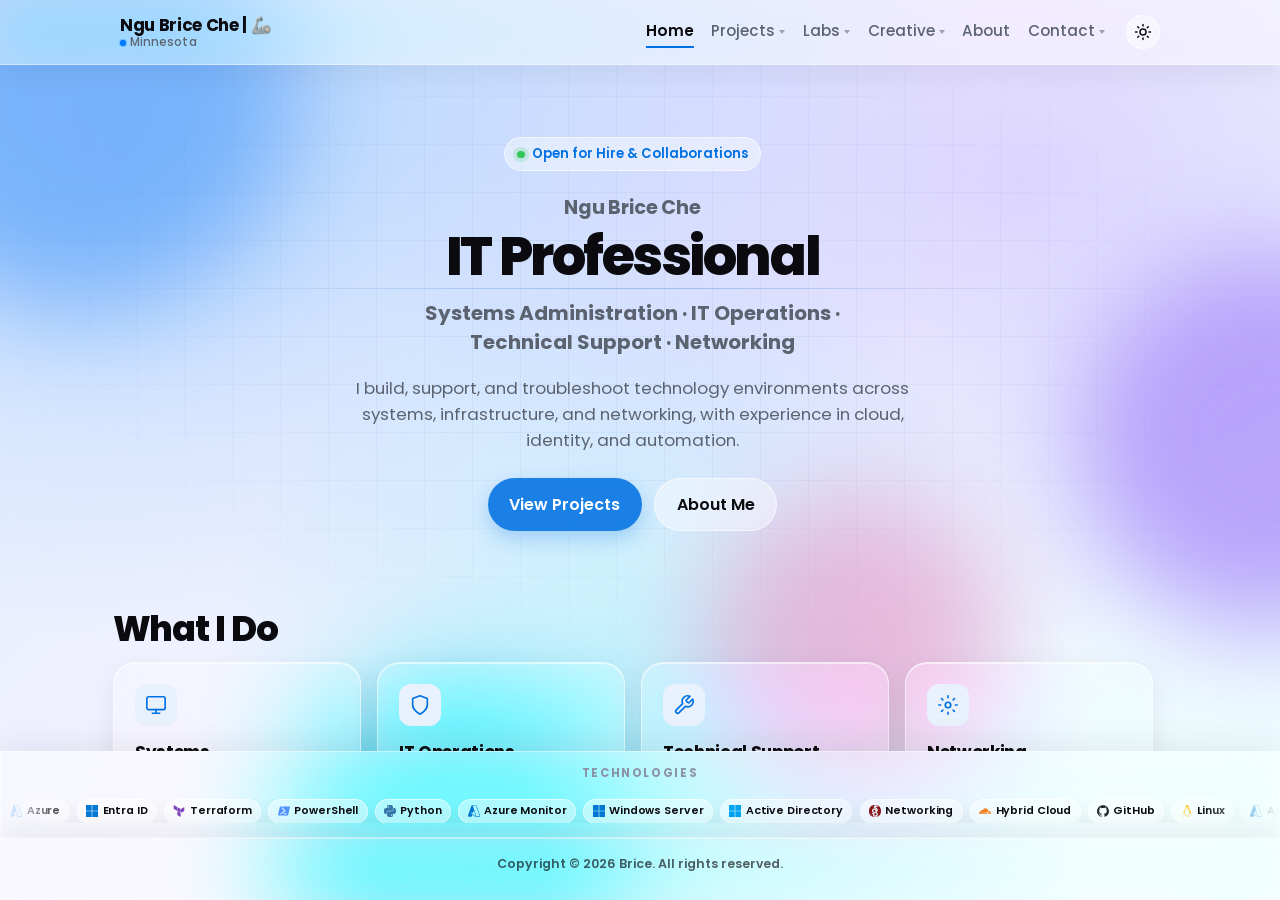
==== commit e18c542b: "Publish PO: trim subtitles, center Creative header, LinkedIn experience links - index.html: remove s" ====
--- a/index.html
+++ b/index.html
@@ -110,7 +110,6 @@
     <section class="block wrap" id="what-i-do" aria-labelledby="what-heading">
       <div class="section-head">
         <h2 id="what-heading">What I Do</h2>
-        <p>Core IT focus — concise and practical.</p>
       </div>
       <div class="grid home-do-grid">
         <article class="card home-do-card">
@@ -147,7 +146,6 @@
     <section class="block wrap" id="featured" aria-labelledby="featured-heading">
       <div class="section-head">
         <h2 id="featured-heading">Featured Work</h2>
-        <p>A few PORTFOLIO / LAB highlights — open Projects or Labs for the full set.</p>
       </div>
       <div class="grid home-featured-grid">
         <a class="card card-hit home-feature-card" href="projects.html?repo=CloudProjects">
@@ -184,7 +182,6 @@
     <section class="block wrap" id="career" aria-labelledby="career-heading">
       <div class="section-head">
         <h2 id="career-heading">Career Snapshot</h2>
-        <p>A short overview — full roles and details are on About.</p>
       </div>
       <div class="card home-snapshot">
         <p>I’m an IT professional in Minnesota with a path through technical support, systems administration, workforce operations, and client support — including work at <strong>MTN Cameroon</strong>, <strong>nVent HOFFMAN</strong>, <strong>WTW</strong>, <strong>Foundever</strong>, and <strong>Roundel (Target)</strong>.</p>
@@ -198,7 +195,6 @@
     <section class="block wrap" id="beyond" aria-labelledby="beyond-heading">
       <div class="section-head">
         <h2 id="beyond-heading">Beyond IT</h2>
-        <p>Creative and AI-assisted work that complements — not replaces — the IT focus.</p>
       </div>
       <div class="grid home-beyond-grid">
         <a class="card card-hit home-beyond-card" href="creative.html#video-editing">
--- a/css/site.css
+++ b/css/site.css
@@ -3793,3 +3793,62 @@
     transform: translateY(0);
   }
 }
+
+/* === Creative header centered on the card column (2026-09-29) ===
+   Same max-width + horizontal centering as .creative-grid (44rem, margin-inline:auto),
+   so the intro's edges line up with the single-column cards at every width. */
+.page-creative .page-hero {
+  box-sizing: border-box;
+  width: 100%;
+  max-width: 44rem;
+  margin-inline: auto;
+  text-align: center;
+}
+.page-creative .page-hero .page-title {
+  max-width: none; /* base h1 16ch cap left the title box pinned left */
+  margin-inline: auto;
+}
+.page-creative .page-hero .lede,
+.page-creative .page-hero .lede p {
+  max-width: none;
+  margin-inline: auto;
+  text-align: center;
+}
+
+/* === Experience cards link to LinkedIn (2026-09-29) === */
+.experience-entry {
+  margin: 0;
+  padding: 0;
+}
+a.experience-link {
+  color: inherit;
+  text-decoration: none;
+  cursor: pointer;
+  transition: transform 220ms var(--pop-ease, ease), box-shadow 240ms ease, border-color 200ms ease;
+}
+a.experience-link:hover,
+a.experience-link:focus-visible {
+  transform: translateY(-2px);
+  border-color: color-mix(in srgb, var(--blue) 35%, var(--glass-border));
+  box-shadow:
+    inset 0 1px 0 var(--glass-inset),
+    0 10px 24px rgba(15, 23, 42, 0.10),
+    0 0 0 3px rgba(0, 113, 227, 0.10),
+    0 0 18px rgba(0, 113, 227, 0.16);
+}
+a.experience-link:focus-visible {
+  outline: 2px solid var(--blue);
+  outline-offset: 2px;
+}
+a.experience-link:active {
+  transform: translateY(0);
+}
+@media (prefers-reduced-motion: reduce) {
+  a.experience-link,
+  a.experience-link:hover,
+  a.experience-link:focus-visible,
+  a.experience-link:active {
+    transition: none !important;
+    transform: none !important;
+  }
+}
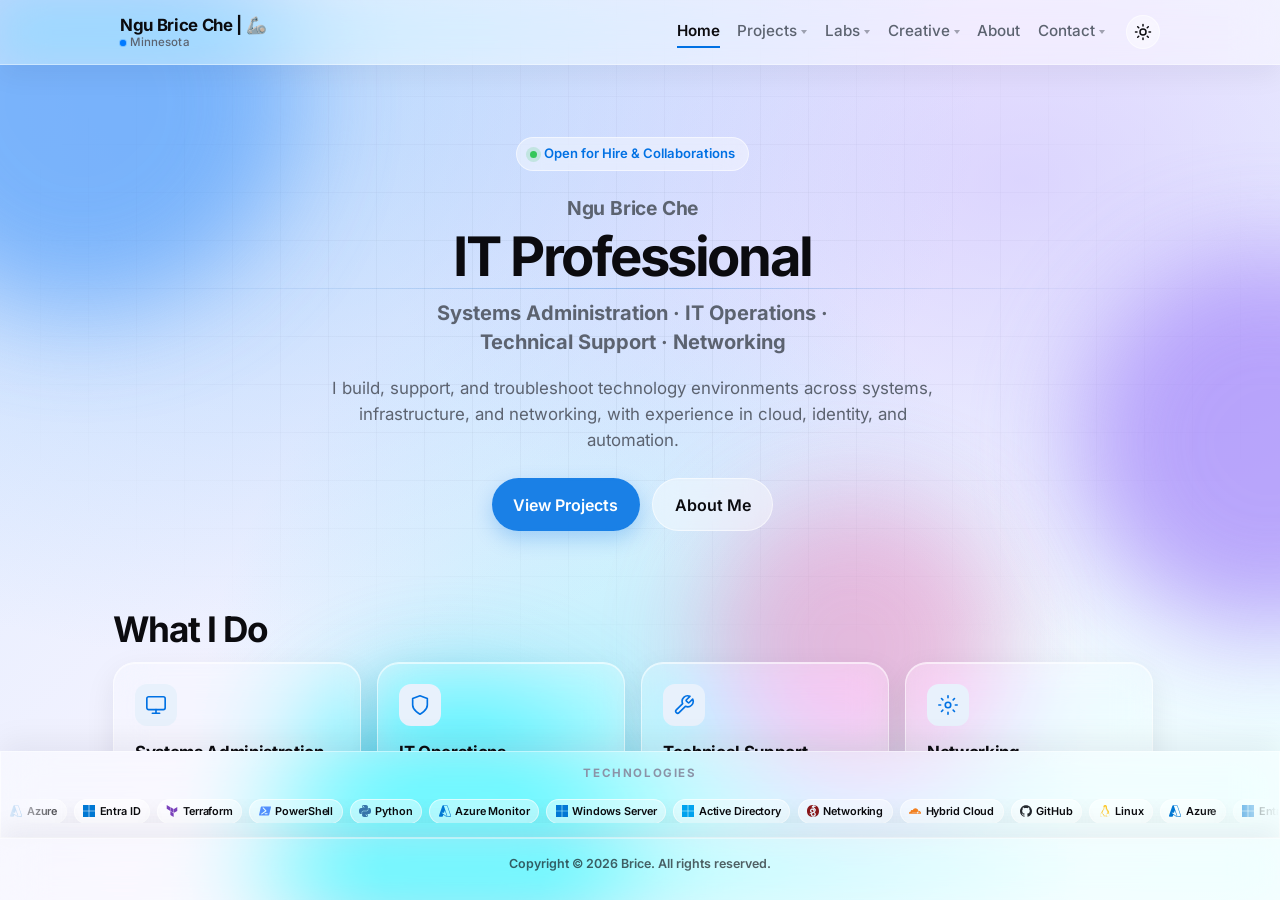
==== commit fec724d5: "Switch font to Inter" ====
--- a/index.html
+++ b/index.html
@@ -6,10 +6,7 @@
   <title>Ngu Brice Che | 🦾 — Home</title>
   <meta name="description" content="IT Professional — Systems Administration, IT Operations, Technical Support, and Networking. Portfolio of Ngu Brice Che." />
   <link rel="icon" href="assets/favicon.svg" type="image/svg+xml" />
-  <link rel="preconnect" href="https://fonts.googleapis.com" />
-  <link rel="preconnect" href="https://fonts.gstatic.com" crossorigin />
-  <link rel="stylesheet" href="https://fonts.googleapis.com/css2?family=Poppins:wght@400;500;600;700&amp;display=swap" />
-  <link rel="stylesheet" href="css/site.css" />
+  <link rel="stylesheet" href="css/site.css?v=2026-10-20-inter" />
   <script>
     (function () {
       try {
--- a/css/site.css
+++ b/css/site.css
@@ -1,3 +1,7 @@
+@font-face{font-family:"Inter";font-style:normal;font-weight:400;font-display:swap;src:url("../fonts/inter-latin-400-normal.woff2") format("woff2");}
+@font-face{font-family:"Inter";font-style:normal;font-weight:500;font-display:swap;src:url("../fonts/inter-latin-500-normal.woff2") format("woff2");}
+@font-face{font-family:"Inter";font-style:normal;font-weight:600;font-display:swap;src:url("../fonts/inter-latin-600-normal.woff2") format("woff2");}
+@font-face{font-family:"Inter";font-style:normal;font-weight:700;font-display:swap;src:url("../fonts/inter-latin-700-normal.woff2") format("woff2");}
 :root {
   --bg: #ffffff;
   --text: #0b0b0f;
@@ -3640,7 +3644,7 @@
    prefers-reduced-motion: reduce.
    ========================================================= */
 :root {
-  --font-sans: "Poppins", -apple-system, BlinkMacSystemFont, "SF Pro Text", "Segoe UI", "Helvetica Neue", Helvetica, Arial, sans-serif;
+  --font-sans: "Inter", ui-sans-serif, system-ui, -apple-system, sans-serif;
   --rv-ease: cubic-bezier(0.22, 1, 0.36, 1);
   --pop-ease: cubic-bezier(0.34, 1.56, 0.64, 1);
 }
